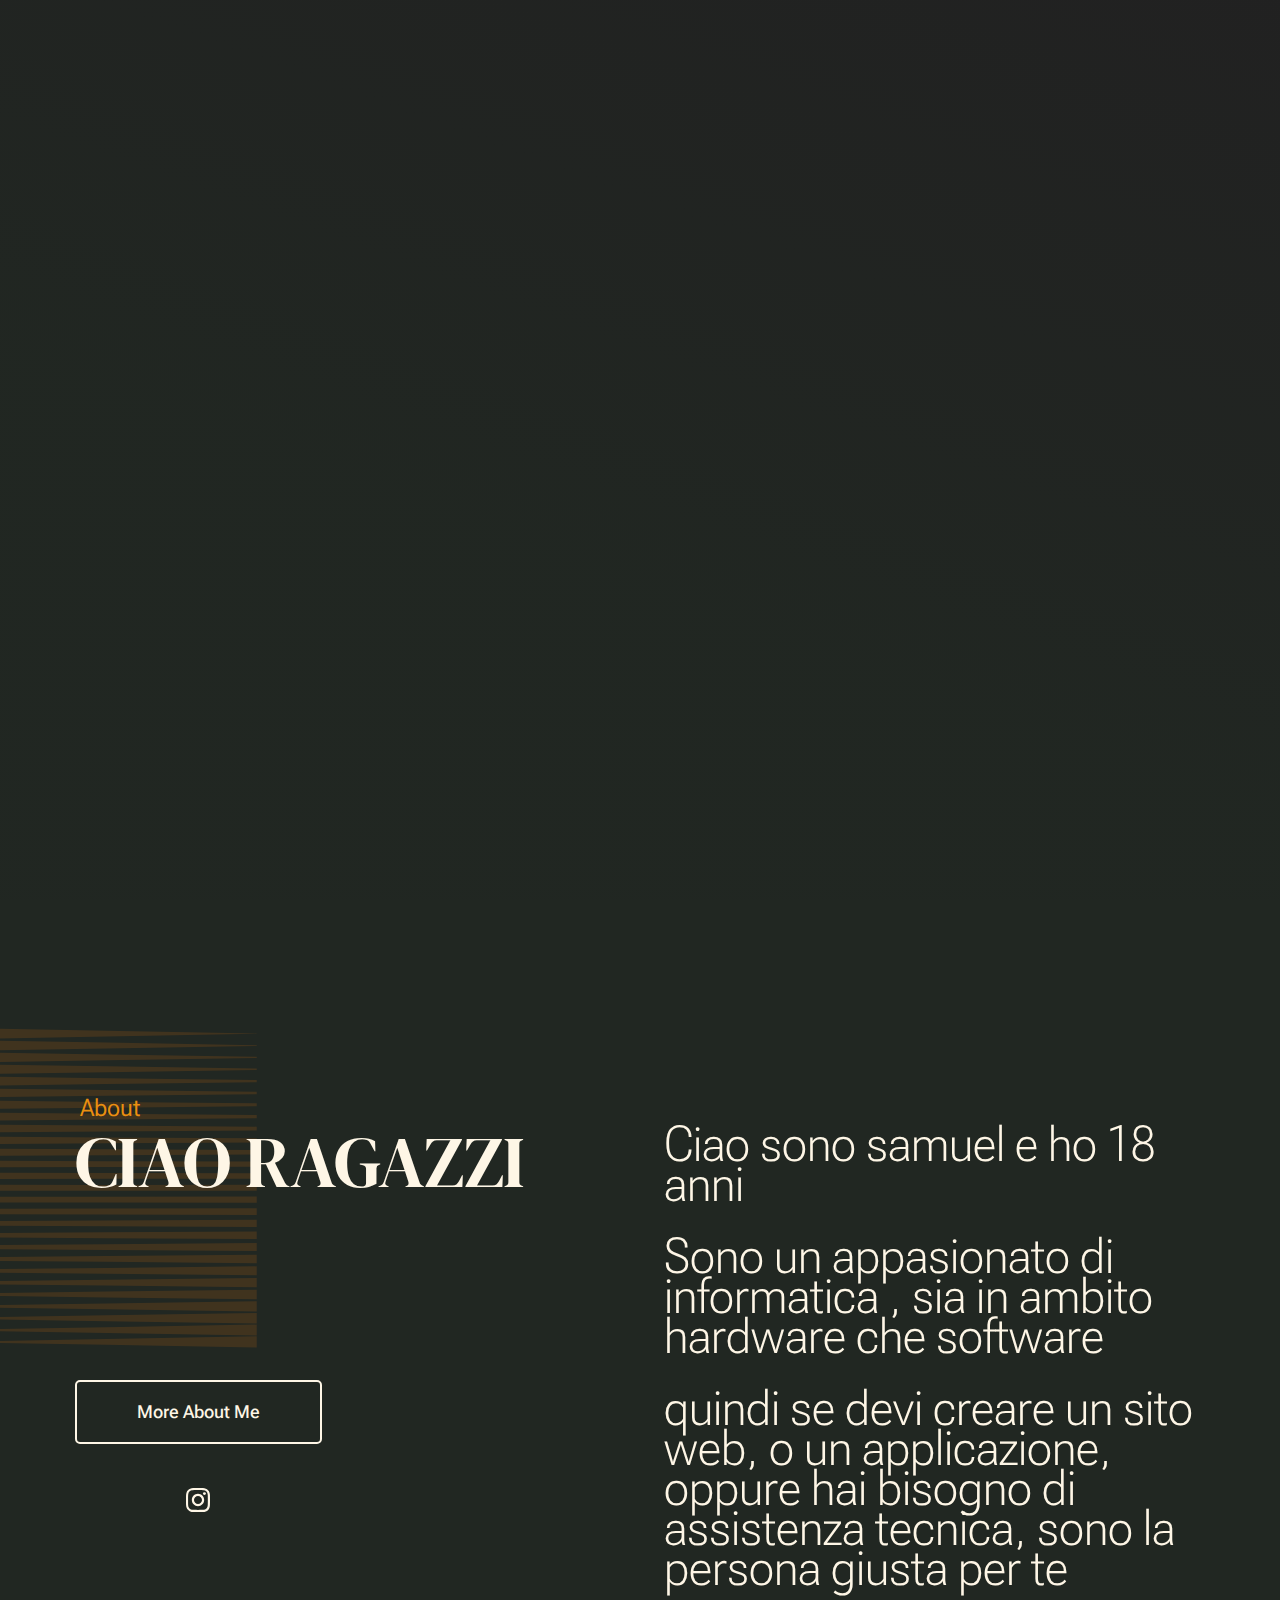
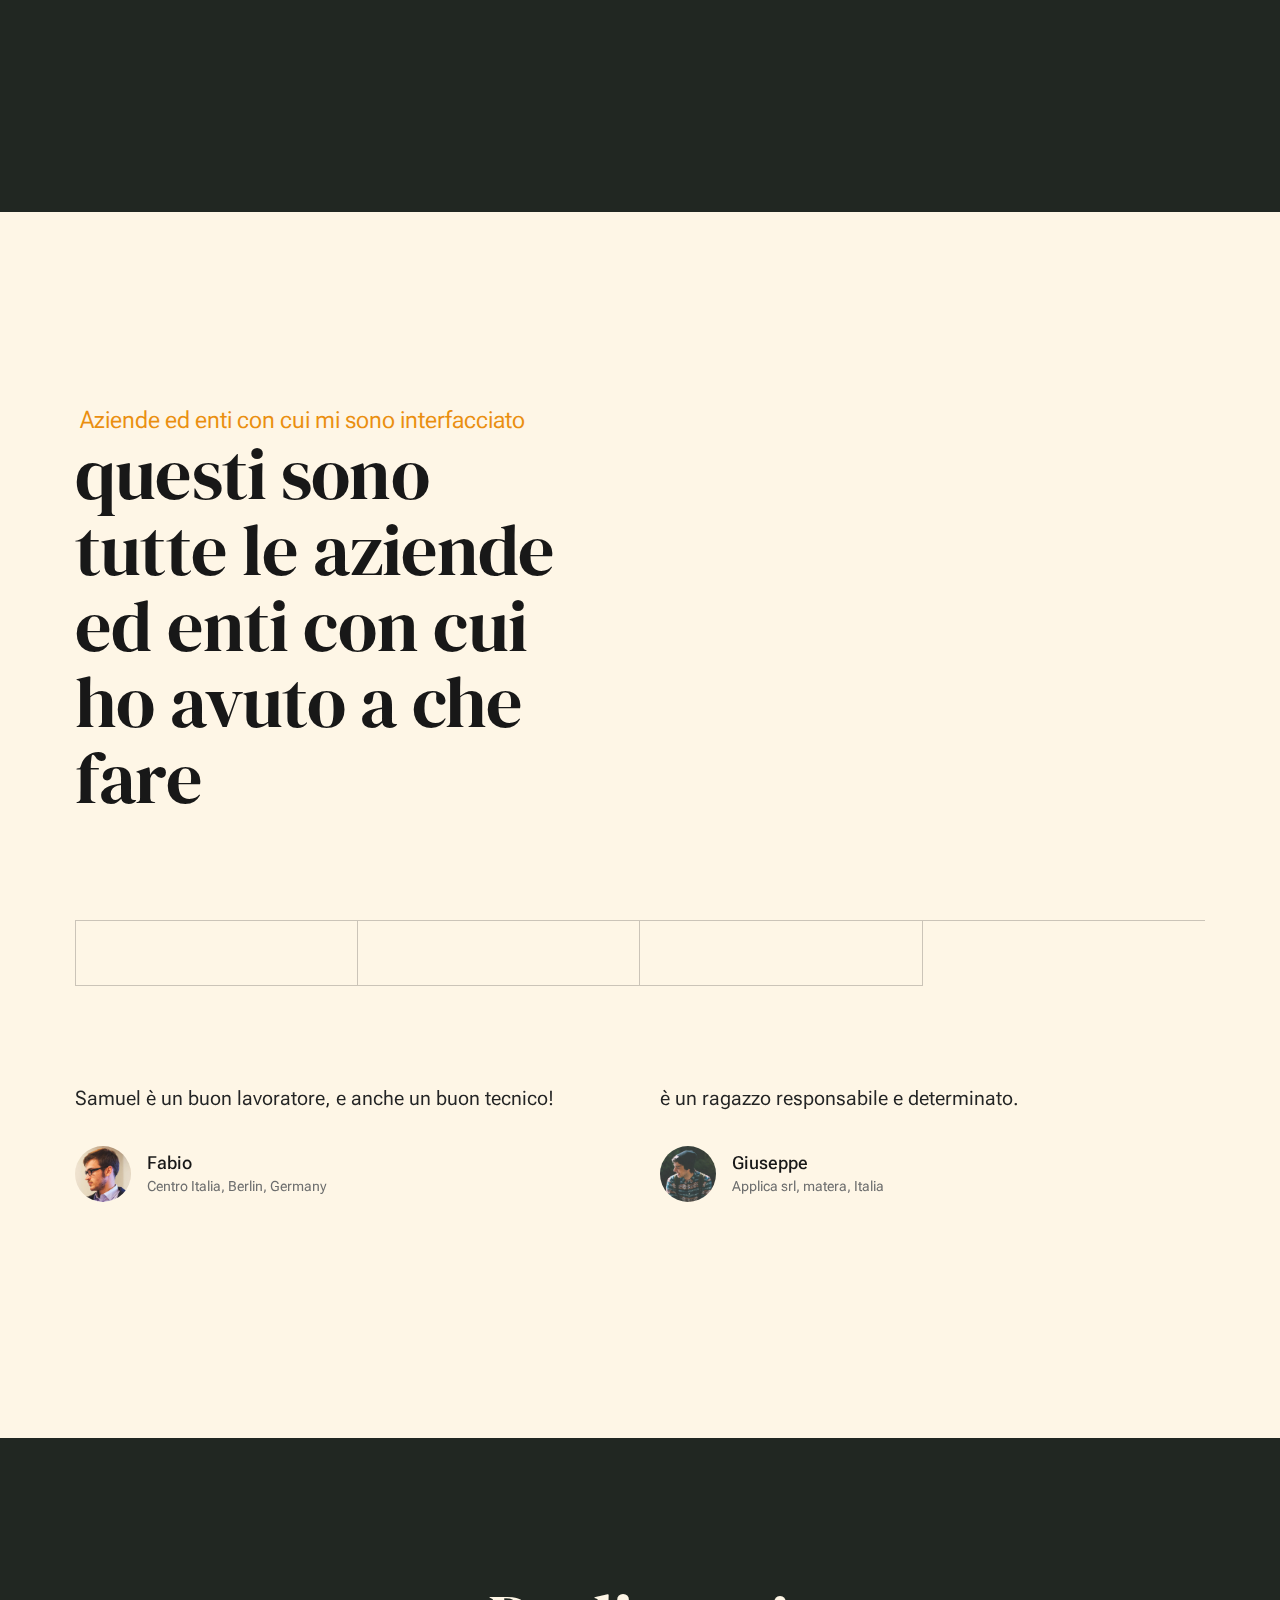
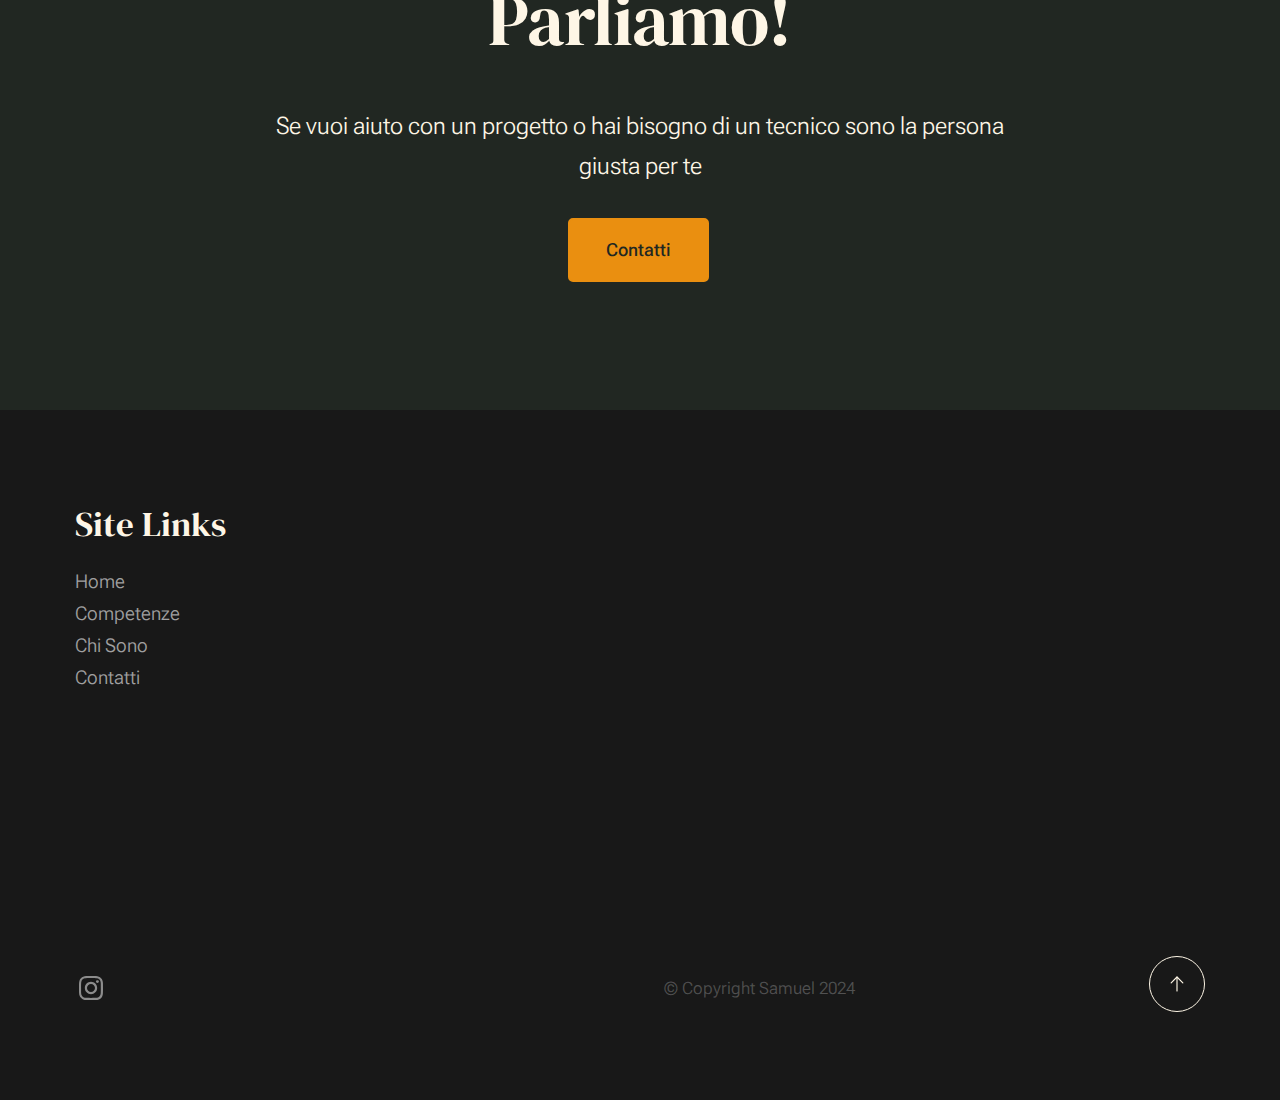
==== index.html @ 33d4eef0 "modifica grammatica" ====
<!DOCTYPE html>
<html lang="en" class="no-js" >
<head>

    <!--- basic page needs
    ================================================== -->
    <meta charset="utf-8">
    <meta name="viewport" content="width=device-width, initial-scale=1">
    <title>Digital World</title>

    <script>
        document.documentElement.classList.remove('no-js');
        document.documentElement.classList.add('js');
    </script>

    <!-- CSS
    ================================================== -->
    <link rel="stylesheet" href="css/vendor.css">
    <link rel="stylesheet" href="css/styles.css">
    <link rel="stylesheet" href="css/custom.css">

    <!-- favicons
    ================================================== -->
    <link rel="apple-touch-icon" sizes="180x180" href="https://cdn-icons-png.flaticon.com/512/3097/3097084.png">
    <link rel="icon" type="image/png" sizes="32x32" href="https://cdn-icons-png.flaticon.com/512/3097/3097084.png">
    <link rel="icon" type="image/png" sizes="16x16" href="https://cdn-icons-png.flaticon.com/512/3097/3097084.png">
    <link rel="manifest" href="site.webmanifest">

</head>


<body id="top">

    
    <!-- preloader
    ================================================== -->
    <div id="preloader">
        <div id="loader" class="dots-fade">
            <div></div>
            <div></div>
            <div></div>
        </div>
    </div>


    <!-- page wrap
    ================================================== -->
    <div id="page" class="s-pagewrap ss-home">


        <!-- # site header 
        ================================================== -->
        <header class="s-header">

            <div class="row s-header__inner width-sixteen-col">

                <div class="s-header__block">
                    <div class="s-header__logo">
                        <a class="logo" href="index.html">
                            <img src="Digital_World-removebg-preview.png" alt="Homepage" style="width: 150px;">
                        </a>
                    </div>

                    <a class="s-header__menu-toggle" href="#0"><span>Menu</span></a>
                </div> <!-- end s-header__block -->

                <nav class="s-header__nav">
    
                    <ul class="s-header__menu-links">
                        <li><a href="about.html">Chi Sono </a></li>
                        <li><a href="services.html">Competenze</a></li>
                        <li><a href="contact.html">Contatti</a></li>
                    </ul> <!-- s-header__menu-links -->

                    <div class="s-header__contact" >
                        <a  href="https://wa.me/393806874707" target="_blank" class=" s-header__contact-btn" style="padding: 0 !important "> <svg style="padding:6px !important; fill:green !important" xmlns="http://www.w3.org/2000/svg" height="60" width="45" viewBox="0 0 448 512"><!--!Font Awesome Free 6.5.1 by @fontawesome - https://fontawesome.com License - https://fontawesome.com/license/free Copyright 2024 Fonticons, Inc.--><path d="M380.9 97.1C339 55.1 283.2 32 223.9 32c-122.4 0-222 99.6-222 222 0 39.1 10.2 77.3 29.6 111L0 480l117.7-30.9c32.4 17.7 68.9 27 106.1 27h.1c122.3 0 224.1-99.6 224.1-222 0-59.3-25.2-115-67.1-157zm-157 341.6c-33.2 0-65.7-8.9-94-25.7l-6.7-4-69.8 18.3L72 359.2l-4.4-7c-18.5-29.4-28.2-63.3-28.2-98.2 0-101.7 82.8-184.5 184.6-184.5 49.3 0 95.6 19.2 130.4 54.1 34.8 34.9 56.2 81.2 56.1 130.5 0 101.8-84.9 184.6-186.6 184.6zm101.2-138.2c-5.5-2.8-32.8-16.2-37.9-18-5.1-1.9-8.8-2.8-12.5 2.8-3.7 5.6-14.3 18-17.6 21.8-3.2 3.7-6.5 4.2-12 1.4-32.6-16.3-54-29.1-75.5-66-5.7-9.8 5.7-9.1 16.3-30.3 1.8-3.7 .9-6.9-.5-9.7-1.4-2.8-12.5-30.1-17.1-41.2-4.5-10.8-9.1-9.3-12.5-9.5-3.2-.2-6.9-.2-10.6-.2-3.7 0-9.7 1.4-14.8 6.9-5.1 5.6-19.4 19-19.4 46.3 0 27.3 19.9 53.7 22.6 57.4 2.8 3.7 39.1 59.7 94.8 83.8 35.2 15.2 49 16.5 66.6 13.9 10.7-1.6 32.8-13.4 37.4-26.4 4.6-13 4.6-24.1 3.2-26.4-1.3-2.5-5-3.9-10.5-6.6z"/></svg></a>                        
                    </div> <!-- s-header__contact -->
    
                </nav> <!-- end s-header__nav -->

            </div> <!-- end s-header__inner -->

        </header> <!-- end s-header -->


        <!-- # site main content
        ================================================== -->
        <section id="content" class="s-content">

            <!-- intro
            ----------------------------------------------- -->
            <section id="intro" class="s-intro">

                <div class="row s-intro__content width-sixteen-col">

                    <div class="column lg-12 s-intro__content-inner grid-block">
                        
                        <div class="s-intro__content-text">
                            <div class="s-intro__content-pretitle text-pretitle">Hello, I'm Samuel</div>
                            <h1 class="s-intro__content-title">
                            sono il tuo perito informatico<br>
                            a portata di click<br>
                             <br>
                            </h1>
                        </div> <!-- s-intro__content-text -->

                        <div class="s-intro__content-media"> 
                            <div class="s-intro__content-media-inner">                               
                                <img src="images/Samueles adjusted.jpg"  alt="">
                                <div class="lines">                               
                                    <span></span>                                  
                                </div>
                            </div>
                        </div> <!-- s-intro__content-media -->                      

                        <div class="s-intro__scroll-down">
                            <a href="#about" class="smoothscroll">
                                <div class="scroll-icon">
                                    <svg xmlns="http://www.w3.org/2000/svg" viewBox="0 0 24 24" width="36" height="36" fill="none" stroke="#97b34a" stroke-width="1" stroke-linecap="round" stroke-linejoin="round">&lt;!--!  Atomicons Free 1.00 by @atisalab License - https://atomicons.com/license/ (Icons: CC BY 4.0) Copyright 2021 Atomicons --&gt;<polyline points="7 13 12 18 17 13"></polyline><line x1="12" y1="18" x2="12" y2="6"></line></svg>
                                </div>
                                <span>Scroll for more</span>
                            </a>
                        </div> <!-- s-intro__scroll-down -->
                        
                    </div> <!-- s-intro__content-inner -->

                </div> <!-- s-intro__content -->

            </section> <!-- end s-intro -->

            <!-- about
            ----------------------------------------------- -->
            <section id="about" class="s-about target-section">

                <div class="row s-about__content width-sixteen-col">
                    <div class="column grid-block grid-section-split">

                        <img src="images/geometric_shape.svg" alt="" class="s-about__content-imgbg">

                        <div class="section-header grid-section-split__header">
                            <div class="text-pretitle">About</div>                           
                            <h2 class="text-display-title">
                            CIAO RAGAZZI
                            </h2>                           
                        </div> <!-- end section-header -->

                        <div class="s-about__content-main grid-section-split__primary">
                            <p class="attention-getter"  style="font-size: 50px;">
                           Ciao sono samuel e ho 18 anni 
                            </p>

                            <p class="attention-getter" style="font-size: 50px;">
                           Sono un appasionato di informatica , sia in ambito hardware che software
                            </p>

                            <p class="attention-getter" style="font-size: 50px;">
                            quindi se devi creare un sito web, o un applicazione, oppure hai bisogno di assistenza tecnica, sono la persona giusta per te
                            </p>
                        </div> <!-- end s-about__content-main -->

                        <div class="s-about__content-btn grid-section-split__bottom">
                            <a href="about.html" class="btn btn--stroke u-fullwidth">More About Me</a>

                            <ul class="s-about__social social-list">
                               
                                <li>
                                    <a href="https://www.instagram.com/rizzi._samuel?igsh=MW8zbnlob2Z2MnBmcg==">
                                        <svg xmlns="http://www.w3.org/2000/svg" width="24" height="24" viewBox="0 0 24 24" style="fill:rgba(0, 0, 0, 1);transform:;-ms-filter:"><path d="M11.999,7.377c-2.554,0-4.623,2.07-4.623,4.623c0,2.554,2.069,4.624,4.623,4.624c2.552,0,4.623-2.07,4.623-4.624 C16.622,9.447,14.551,7.377,11.999,7.377L11.999,7.377z M11.999,15.004c-1.659,0-3.004-1.345-3.004-3.003 c0-1.659,1.345-3.003,3.004-3.003s3.002,1.344,3.002,3.003C15.001,13.659,13.658,15.004,11.999,15.004L11.999,15.004z"></path><circle cx="16.806" cy="7.207" r="1.078"></circle><path d="M20.533,6.111c-0.469-1.209-1.424-2.165-2.633-2.632c-0.699-0.263-1.438-0.404-2.186-0.42 c-0.963-0.042-1.268-0.054-3.71-0.054s-2.755,0-3.71,0.054C7.548,3.074,6.809,3.215,6.11,3.479C4.9,3.946,3.945,4.902,3.477,6.111 c-0.263,0.7-0.404,1.438-0.419,2.186c-0.043,0.962-0.056,1.267-0.056,3.71c0,2.442,0,2.753,0.056,3.71 c0.015,0.748,0.156,1.486,0.419,2.187c0.469,1.208,1.424,2.164,2.634,2.632c0.696,0.272,1.435,0.426,2.185,0.45 c0.963,0.042,1.268,0.055,3.71,0.055s2.755,0,3.71-0.055c0.747-0.015,1.486-0.157,2.186-0.419c1.209-0.469,2.164-1.424,2.633-2.633 c0.263-0.7,0.404-1.438,0.419-2.186c0.043-0.962,0.056-1.267,0.056-3.71s0-2.753-0.056-3.71C20.941,7.57,20.801,6.819,20.533,6.111z M19.315,15.643c-0.007,0.576-0.111,1.147-0.311,1.688c-0.305,0.787-0.926,1.409-1.712,1.711c-0.535,0.199-1.099,0.303-1.67,0.311 c-0.95,0.044-1.218,0.055-3.654,0.055c-2.438,0-2.687,0-3.655-0.055c-0.569-0.007-1.135-0.112-1.669-0.311 c-0.789-0.301-1.414-0.923-1.719-1.711c-0.196-0.534-0.302-1.099-0.311-1.669c-0.043-0.95-0.053-1.218-0.053-3.654 c0-2.437,0-2.686,0.053-3.655c0.007-0.576,0.111-1.146,0.311-1.687c0.305-0.789,0.93-1.41,1.719-1.712 c0.534-0.198,1.1-0.303,1.669-0.311c0.951-0.043,1.218-0.055,3.655-0.055c2.437,0,2.687,0,3.654,0.055 c0.571,0.007,1.135,0.112,1.67,0.311c0.786,0.303,1.407,0.925,1.712,1.712c0.196,0.534,0.302,1.099,0.311,1.669 c0.043,0.951,0.054,1.218,0.054,3.655c0,2.436,0,2.698-0.043,3.654H19.315z"></path></svg>
                                        <span class="u-screen-reader-text">Instagram</span>
                                    </a>
                                </li>
                                
                            </ul> <!-- end s-footer__social -->
                        </div> <!-- end s-about__content-btn -->
                    
                    </div> <!-- content-inner -->
                </div>
                
            </section> <!-- end s-about -->

           

            <!-- clients
            ----------------------------------------------- -->
            <section id="clients" class="s-clients">          

                <div class="row s-clients__content-block width-sixteen-col">
                    <div class="column xl-12 grid-block grid-section-split">
                    
                        <div class="section-header grid-section-split__header">
                            <div class="text-pretitle">Aziende ed enti con cui mi sono interfacciato</div>                           
                            <h2 class="text-display-title">
                            questi sono tutte le aziende ed enti con cui ho avuto a che fare
                            </h2>       
                        </div> <!-- end section-header -->
                    
                         
                    
                    </div> <!-- end column -->
                </div> <!-- end row -->

                <div class="row s-clients__content-block width-sixteen-col">
                    <div class="column xl-12">
                    
                        <div class="clients-list">                            
                            <div class="clients-list__item"  >
                                <a href="https://centro-italia.de/" class="custom_icon" target="_blank">
                                    <img src="https://centro-italia.de/wp-content/uploads/2023/09/Centro-Italia-Logo-sm-header.png" alt="">
                                </a>
                            </div>
                            <div class="clients-list__item" >
                                <a href="https://www.cambridgeenglish.org/it/" class="custom_icon" target="_blank">
                                    <img src="https://download.logo.wine/logo/University_of_Cambridge/University_of_Cambridge-Logo.wine.png" alt="">
                                </a>
                            </div>
                            <div class="clients-list__item" >
                                <a href="https://www.cisco.com/c/it_it/index.html" class="custom_icon" target="_blank">
                                    <img src="https://www.svgrepo.com/show/331335/cisco.svg" alt="">
                                </a>
                            </div>
                            
                        </div> <!-- end clients-list -->

                    </div> <!-- end column -->
                </div> <!-- end row -->
                                
                <div class="row s-clients__content-block width-sixteen-col">
                    <div class="column xl-12 testimonials">
                    
                        <div class="swiper-container testimonials__slider home-slider">

                            <div class="swiper-wrapper">
                                <div class="testimonials__slide swiper-slide">
                                    <p>
                                        Samuel è un buon lavoratore, e anche un buon tecnico!


                                    </p>
                                    <div class="testimonials__author">
                                        <img src="images/avatars/user-01.jpg" alt="Author image" class="testimonials__avatar">
                                        <cite class="testimonials__cite">
                                            <strong>Fabio</strong>
                                            <span>Centro Italia, Berlin, Germany</span>
                                        </cite>
                                    </div>
                                </div>
                                <div class="testimonials__slide swiper-slide">
                                    <p>
                                    è un ragazzo responsabile e determinato.
                                    </p>
                                    <div class="testimonials__author">
                                        <img src="images/avatars/user-04.jpg" alt="Author image" class="testimonials__avatar">
                                        <cite class="testimonials__cite">
                                            <strong>Giuseppe </strong>
                                                <span>Applica srl, matera, Italia</span>
                                        </cite>
                                    </div>
                                </div> 
                                
                            </div> <!-- end swiper-wrapper --> 

                            <div class="swiper-pagination"></div>

                        </div> <!--end testimonials__slider -->                    
                    
                    </div> <!-- end column -->
                </div> <!-- end row -->


            </section> <!-- end s-clients -->            

        </section> <!-- s-content-->

        <!-- # cta
        ================================================== -->
       

        
        <section id="cta" class="s-cta">

            <div class="row row-x-center text-center">
                <div class="column xl-8 lg-12">
    
                    <div class="s-cta__content">
                        <h2 class="text-display-title">
                       Parliamo!
                        </h2>
                        <p class="lead">
                       Se vuoi aiuto con un progetto o hai bisogno di un tecnico sono la persona giusta per te
                        </p>
                        <a href="contact.html" class="btn btn--primary">Contatti</a>
                    </div>
    
                </div>
            </div>
    
        </section> <!-- end s-cta -->
    

        <!-- # footer 
        ================================================== -->
        <footer class="s-footer">
            <div class="row s-footer__content">
                               
                <div class="column xl-3 lg-6 md-12 s-footer__block s-footer__site-links">
                    <h3>Site Links</h3>
                    <ul class="link-list">
                        <li><a href="index.html">Home</a></li>
                        <li><a href="services.html">Competenze</a></li>
                        <li><a href="about.html"></a>Chi Sono</li>
                        <li><a href="contact.html">Contatti</a></li>
                       
                    </ul>
                </div>
                
                    <iframe class="column xl-8 lg-10 " style="position: relative; left: 4%;" src="https://www.google.com/maps/embed?pb=!1m18!1m12!1m3!1d24211.38785765818!2d16.579529399074026!3d40.66463722270797!2m3!1f0!2f0!3f0!3m2!1i1024!2i768!4f13.1!3m3!1m2!1s0x13477ee2482b152b%3A0x8f6a4ae10da9360!2s75100%20Matera%20MT!5e0!3m2!1sit!2sit!4v1707227931455!5m2!1sit!2sit" width="600" height="450" style="border:0; " allowfullscreen="" loading="lazy" referrerpolicy="no-referrer-when-downgrade"></iframe>
                
            </div>    
            
            <div class="row s-footer__bottom">
                <div class="column xl-6 lg-12">
                    <ul class="s-footer__social social-list">
                        
                       
                        <li>
                            <a href="https://www.instagram.com/rizzi._samuel?igsh=MW8zbnlob2Z2MnBmcg==">
                                <svg xmlns="http://www.w3.org/2000/svg" width="24" height="24" viewBox="0 0 24 24" style="fill:rgba(0, 0, 0, 1);transform:;-ms-filter:"><path d="M11.999,7.377c-2.554,0-4.623,2.07-4.623,4.623c0,2.554,2.069,4.624,4.623,4.624c2.552,0,4.623-2.07,4.623-4.624 C16.622,9.447,14.551,7.377,11.999,7.377L11.999,7.377z M11.999,15.004c-1.659,0-3.004-1.345-3.004-3.003 c0-1.659,1.345-3.003,3.004-3.003s3.002,1.344,3.002,3.003C15.001,13.659,13.658,15.004,11.999,15.004L11.999,15.004z"></path><circle cx="16.806" cy="7.207" r="1.078"></circle><path d="M20.533,6.111c-0.469-1.209-1.424-2.165-2.633-2.632c-0.699-0.263-1.438-0.404-2.186-0.42 c-0.963-0.042-1.268-0.054-3.71-0.054s-2.755,0-3.71,0.054C7.548,3.074,6.809,3.215,6.11,3.479C4.9,3.946,3.945,4.902,3.477,6.111 c-0.263,0.7-0.404,1.438-0.419,2.186c-0.043,0.962-0.056,1.267-0.056,3.71c0,2.442,0,2.753,0.056,3.71 c0.015,0.748,0.156,1.486,0.419,2.187c0.469,1.208,1.424,2.164,2.634,2.632c0.696,0.272,1.435,0.426,2.185,0.45 c0.963,0.042,1.268,0.055,3.71,0.055s2.755,0,3.71-0.055c0.747-0.015,1.486-0.157,2.186-0.419c1.209-0.469,2.164-1.424,2.633-2.633 c0.263-0.7,0.404-1.438,0.419-2.186c0.043-0.962,0.056-1.267,0.056-3.71s0-2.753-0.056-3.71C20.941,7.57,20.801,6.819,20.533,6.111z M19.315,15.643c-0.007,0.576-0.111,1.147-0.311,1.688c-0.305,0.787-0.926,1.409-1.712,1.711c-0.535,0.199-1.099,0.303-1.67,0.311 c-0.95,0.044-1.218,0.055-3.654,0.055c-2.438,0-2.687,0-3.655-0.055c-0.569-0.007-1.135-0.112-1.669-0.311 c-0.789-0.301-1.414-0.923-1.719-1.711c-0.196-0.534-0.302-1.099-0.311-1.669c-0.043-0.95-0.053-1.218-0.053-3.654 c0-2.437,0-2.686,0.053-3.655c0.007-0.576,0.111-1.146,0.311-1.687c0.305-0.789,0.93-1.41,1.719-1.712 c0.534-0.198,1.1-0.303,1.669-0.311c0.951-0.043,1.218-0.055,3.655-0.055c2.437,0,2.687,0,3.654,0.055 c0.571,0.007,1.135,0.112,1.67,0.311c0.786,0.303,1.407,0.925,1.712,1.712c0.196,0.534,0.302,1.099,0.311,1.669 c0.043,0.951,0.054,1.218,0.054,3.655c0,2.436,0,2.698-0.043,3.654H19.315z"></path></svg>
                                <span class="u-screen-reader-text">Instagram</span>
                            </a>
                        </li>
                        
                    </ul> <!-- end s-footer__social -->
                </div>
                <div class="column xl-6 lg-12">
                    <p class="ss-copyright">
                        <span>© Copyright Samuel 2024</span> 
                        
                    </p>
                </div>

                <div class="ss-go-top">
                    <a class="smoothscroll" title="Back to Top" href="#top">
                        <svg xmlns="http://www.w3.org/2000/svg" viewBox="0 0 24 24" width="36" height="36" fill="none" stroke="#ffffff" stroke-width="1" stroke-linecap="round" stroke-linejoin="round">&lt;!--!  Atomicons Free 1.00 by @atisalab License - https://atomicons.com/license/ (Icons: CC BY 4.0) Copyright 2021 Atomicons --&gt;<polyline points="17 11 12 6 7 11"></polyline><line x1="12" y1="18" x2="12" y2="6"></line></svg>
                    </a>
                </div> <!-- end ss-go-top -->
            </div>
            
        </footer> <!-- end s-footer -->

    </div> <!-- end page-wrap -->
    <!-- Java Script
    ================================================== -->
    <script src="js/plugins.js"></script>
    <script src="js/main.js"></script>

</body>
</html>
---- css/vendor.css ----
/* ===================================================================
 * Monica Third-party Stylesheets
 * Template Ver. 1.0.0
 * 12-13-2022
 * -------------------------------------------------------------------
 *
 * TOC:
 * # PrismJS
 * # Swiper
 *
 * ------------------------------------------------------------------- */


/* ===================================================================
 * # PrismJS 1.20.0
 *   https://prismjs.com/download.html#themes=prism-okaidia&languages=markup+css+clike+javascript+markup-templating+php 
 *   
 *   okaidia theme for JavaScript, CSS and HTML
 *   Loosely based on Monokai textmate theme by http://www.monokai.nl/
 *   @author ocodia
 * ------------------------------------------------------------------- */
code[class*=language-],
pre[class*=language-] {
  color          : #f8f8f2;
  background     : none;
  text-shadow    : 0 1px rgba(0, 0, 0, 0.3);
  font-family    : var(--font-mono);
  font-size      : calc(var(--text-size) * 0.9444);
  text-align     : left;
  white-space    : pre;
  word-spacing   : normal;
  word-break     : normal;
  word-wrap      : normal;
  line-height    : var(--vspace-1);
  -moz-tab-size  : 4;
  -o-tab-size    : 4;
  tab-size       : 4;
  -webkit-hyphens: none;
  -ms-hyphens    : none;
  hyphens        : none;
}

/* Code blocks */
pre[class*=language-] {
  padding : var(--vspace-0_5) 0 var(--vspace-1);
  margin  : var(--vspace-1) 0;
  overflow: auto;
}

:not(pre)>code[class*=language-],
pre[class*=language-] {
  background: #272822;
}

/* Inline code */
:not(pre)>code[class*=language-] {
  padding    : 0.1em;
  white-space: normal;
}

.token.comment,
.token.prolog,
.token.doctype,
.token.cdata {
  color: slategray;
}

.token.punctuation {
  color: #f8f8f2;
}

.token.namespace {
  opacity: 0.7;
}

.token.property,
.token.tag,
.token.constant,
.token.symbol,
.token.deleted {
  color: #f92672;
}

.token.boolean,
.token.number {
  color: #ae81ff;
}

.token.selector,
.token.attr-name,
.token.string,
.token.char,
.token.builtin,
.token.inserted {
  color: #a6e22e;
}

.token.operator,
.token.entity,
.token.url,
.language-css .token.string,
.style .token.string,
.token.variable {
  color: #f8f8f2;
}

.token.atrule,
.token.attr-value,
.token.function,
.token.class-name {
  color: #e6db74;
}

.token.keyword {
  color: #66d9ef;
}

.token.regex,
.token.important {
  color: #fd971f;
}

.token.important,
.token.bold {
  font-weight: bold;
}

.token.italic {
  font-style: italic;
}

.token.entity {
  cursor: help;
}



/* ===================================================================
 * # Swiper 6.4.5
 *   Most modern mobile touch slider and framework with hardware accelerated transitions
 *   https://swiperjs.com
 *
 *   Copyright 2014-2020 Vladimir Kharlampidi
 *
 *   Released under the MIT License
 *
 *   Released on: December 18, 2020
 * ------------------------------------------------------------------- */
@font-face {
  font-family: "swiper-icons";
  src        : url("data:application/font-woff;charset=utf-8;base64, [base64]//wADZ2x5ZgAAAywAAADMAAAD2MHtryVoZWFkAAABbAAAADAAAAA2E2+eoWhoZWEAAAGcAAAAHwAAACQC9gDzaG10eAAAAigAAAAZAAAArgJkABFsb2NhAAAC0AAAAFoAAABaFQAUGG1heHAAAAG8AAAAHwAAACAAcABAbmFtZQAAA/gAAAE5AAACXvFdBwlwb3N0AAAFNAAAAGIAAACE5s74hXjaY2BkYGAAYpf5Hu/j+W2+MnAzMYDAzaX6QjD6/4//Bxj5GA8AuRwMYGkAPywL13jaY2BkYGA88P8Agx4j+/8fQDYfA1AEBWgDAIB2BOoAeNpjYGRgYNBh4GdgYgABEMnIABJzYNADCQAACWgAsQB42mNgYfzCOIGBlYGB0YcxjYGBwR1Kf2WQZGhhYGBiYGVmgAFGBiQQkOaawtDAoMBQxXjg/wEGPcYDDA4wNUA2CCgwsAAAO4EL6gAAeNpj2M0gyAACqxgGNWBkZ2D4/wMA+xkDdgAAAHjaY2BgYGaAYBkGRgYQiAHyGMF8FgYHIM3DwMHABGQrMOgyWDLEM1T9/w8UBfEMgLzE////P/5//f/V/xv+r4eaAAeMbAxwIUYmIMHEgKYAYjUcsDAwsLKxc3BycfPw8jEQA/[base64]/uznmfPFBNODM2K7MTQ45YEAZqGP81AmGGcF3iPqOop0r1SPTaTbVkfUe4HXj97wYE+yNwWYxwWu4v1ugWHgo3S1XdZEVqWM7ET0cfnLGxWfkgR42o2PvWrDMBSFj/IHLaF0zKjRgdiVMwScNRAoWUoH78Y2icB/yIY09An6AH2Bdu/UB+yxopYshQiEvnvu0dURgDt8QeC8PDw7Fpji3fEA4z/PEJ6YOB5hKh4dj3EvXhxPqH/SKUY3rJ7srZ4FZnh1PMAtPhwP6fl2PMJMPDgeQ4rY8YT6Gzao0eAEA409DuggmTnFnOcSCiEiLMgxCiTI6Cq5DZUd3Qmp10vO0LaLTd2cjN4fOumlc7lUYbSQcZFkutRG7g6JKZKy0RmdLY680CDnEJ+UMkpFFe1RN7nxdVpXrC4aTtnaurOnYercZg2YVmLN/d/gczfEimrE/fs/bOuq29Zmn8tloORaXgZgGa78yO9/cnXm2BpaGvq25Dv9S4E9+5SIc9PqupJKhYFSSl47+Qcr1mYNAAAAeNptw0cKwkAAAMDZJA8Q7OUJvkLsPfZ6zFVERPy8qHh2YER+3i/BP83vIBLLySsoKimrqKqpa2hp6+jq6RsYGhmbmJqZSy0sraxtbO3sHRydnEMU4uR6yx7JJXveP7WrDycAAAAAAAH//wACeNpjYGRgYOABYhkgZgJCZgZNBkYGLQZtIJsFLMYAAAw3ALgAeNolizEKgDAQBCchRbC2sFER0YD6qVQiBCv/H9ezGI6Z5XBAw8CBK/m5iQQVauVbXLnOrMZv2oLdKFa8Pjuru2hJzGabmOSLzNMzvutpB3N42mNgZGBg4GKQYzBhYMxJLMlj4GBgAYow/P/PAJJhLM6sSoWKfWCAAwDAjgbRAAB42mNgYGBkAIIbCZo5IPrmUn0hGA0AO8EFTQAA") format("woff");
  font-weight: 400;
  font-style : normal;
}

:root {
  --swiper-theme-color: #007aff;
}

.swiper-container {
  margin-left : auto;
  margin-right: auto;
  position    : relative;
  overflow    : hidden;
  list-style  : none;
  padding     : 0;
  /* Fix of Webkit flickering */
  z-index     : 1;
}

.swiper-container-vertical>.swiper-wrapper {
  flex-direction: column;
}

.swiper-wrapper {
  position           : relative;
  width              : 100%;
  height             : 100%;
  z-index            : 1;
  display            : flex;
  transition-property: transform;
  box-sizing         : content-box;
}

.swiper-container-android .swiper-slide,
.swiper-wrapper {
  transform: translate3d(0px, 0, 0);
}

.swiper-container-multirow>.swiper-wrapper {
  flex-wrap: wrap;
}

.swiper-container-multirow-column>.swiper-wrapper {
  flex-wrap     : wrap;
  flex-direction: column;
}

.swiper-container-free-mode>.swiper-wrapper {
  transition-timing-function: ease-out;
  margin                    : 0 auto;
}

.swiper-slide {
  flex-shrink        : 0;
  width              : 100%;
  height             : 100%;
  position           : relative;
  transition-property: transform;
}

.swiper-slide-invisible-blank {
  visibility: hidden;
}

/* Auto Height */
.swiper-container-autoheight,
.swiper-container-autoheight .swiper-slide {
  height: auto;
}

.swiper-container-autoheight .swiper-wrapper {
  align-items        : flex-start;
  transition-property: transform, height;
}

/* 3D Effects */
.swiper-container-3d {
  perspective: 1200px;
}

.swiper-container-3d .swiper-wrapper,
.swiper-container-3d .swiper-slide,
.swiper-container-3d .swiper-slide-shadow-left,
.swiper-container-3d .swiper-slide-shadow-right,
.swiper-container-3d .swiper-slide-shadow-top,
.swiper-container-3d .swiper-slide-shadow-bottom,
.swiper-container-3d .swiper-cube-shadow {
  transform-style: preserve-3d;
}

.swiper-container-3d .swiper-slide-shadow-left,
.swiper-container-3d .swiper-slide-shadow-right,
.swiper-container-3d .swiper-slide-shadow-top,
.swiper-container-3d .swiper-slide-shadow-bottom {
  position      : absolute;
  left          : 0;
  top           : 0;
  width         : 100%;
  height        : 100%;
  pointer-events: none;
  z-index       : 10;
}

.swiper-container-3d .swiper-slide-shadow-left {
  background-image: linear-gradient(to left, rgba(0, 0, 0, 0.5), rgba(0, 0, 0, 0));
}

.swiper-container-3d .swiper-slide-shadow-right {
  background-image: linear-gradient(to right, rgba(0, 0, 0, 0.5), rgba(0, 0, 0, 0));
}

.swiper-container-3d .swiper-slide-shadow-top {
  background-image: linear-gradient(to top, rgba(0, 0, 0, 0.5), rgba(0, 0, 0, 0));
}

.swiper-container-3d .swiper-slide-shadow-bottom {
  background-image: linear-gradient(to bottom, rgba(0, 0, 0, 0.5), rgba(0, 0, 0, 0));
}

/* CSS Mode */
.swiper-container-css-mode>.swiper-wrapper {
  overflow          : auto;
  scrollbar-width   : none;
  /* For Firefox */
  -ms-overflow-style: none;
  /* For Internet Explorer and Edge */
}

.swiper-container-css-mode>.swiper-wrapper::-webkit-scrollbar {
  display: none;
}

.swiper-container-css-mode>.swiper-wrapper>.swiper-slide {
  scroll-snap-align: start start;
}

.swiper-container-horizontal.swiper-container-css-mode>.swiper-wrapper {
  -ms-scroll-snap-type: x mandatory;
  scroll-snap-type    : x mandatory;
}

.swiper-container-vertical.swiper-container-css-mode>.swiper-wrapper {
  -ms-scroll-snap-type: y mandatory;
  scroll-snap-type    : y mandatory;
}

:root {
  --swiper-navigation-size   : 44px;
  /*
    --swiper-navigation-color: var(--swiper-theme-color);
    */
}

.swiper-button-prev,
.swiper-button-next {
  position       : absolute;
  top            : 50%;
  width          : calc(var(--swiper-navigation-size) / 44 * 27);
  height         : var(--swiper-navigation-size);
  margin-top     : calc(-1 * var(--swiper-navigation-size) / 2);
  z-index        : 10;
  cursor         : pointer;
  display        : flex;
  align-items    : center;
  justify-content: center;
  color          : var(--swiper-navigation-color, var(--swiper-theme-color));
}

.swiper-button-prev.swiper-button-disabled,
.swiper-button-next.swiper-button-disabled {
  opacity       : 0.35;
  cursor        : auto;
  pointer-events: none;
}

.swiper-button-prev:after,
.swiper-button-next:after {
  font-family   : swiper-icons;
  font-size     : var(--swiper-navigation-size);
  text-transform: none !important;
  letter-spacing: 0;
  text-transform: none;
  font-variant  : initial;
  line-height   : 1;
}

.swiper-button-prev,
.swiper-container-rtl .swiper-button-next {
  left : 10px;
  right: auto;
}

.swiper-button-prev:after,
.swiper-container-rtl .swiper-button-next:after {
  content: "prev";
}

.swiper-button-next,
.swiper-container-rtl .swiper-button-prev {
  right: 10px;
  left : auto;
}

.swiper-button-next:after,
.swiper-container-rtl .swiper-button-prev:after {
  content: "next";
}

.swiper-button-prev.swiper-button-white,
.swiper-button-next.swiper-button-white {
  --swiper-navigation-color: #ffffff;
}

.swiper-button-prev.swiper-button-black,
.swiper-button-next.swiper-button-black {
  --swiper-navigation-color: #000000;
}

.swiper-button-lock {
  display: none;
}

:root {
  /*
    --swiper-pagination-color: var(--swiper-theme-color);
    */
}

.swiper-pagination {
  position  : absolute;
  text-align: center;
  transition: 300ms opacity;
  transform : translate3d(0, 0, 0);
  z-index   : 10;
}

.swiper-pagination.swiper-pagination-hidden {
  opacity: 0;
}

/* Common Styles */
.swiper-pagination-fraction,
.swiper-pagination-custom,
.swiper-container-horizontal>.swiper-pagination-bullets {
  bottom: 10px;
  left  : 0;
  width : 100%;
}

/* Bullets */
.swiper-pagination-bullets-dynamic {
  overflow : hidden;
  font-size: 0;
}

.swiper-pagination-bullets-dynamic .swiper-pagination-bullet {
  transform: scale(0.33);
  position : relative;
}

.swiper-pagination-bullets-dynamic .swiper-pagination-bullet-active {
  transform: scale(1);
}

.swiper-pagination-bullets-dynamic .swiper-pagination-bullet-active-main {
  transform: scale(1);
}

.swiper-pagination-bullets-dynamic .swiper-pagination-bullet-active-prev {
  transform: scale(0.66);
}

.swiper-pagination-bullets-dynamic .swiper-pagination-bullet-active-prev-prev {
  transform: scale(0.33);
}

.swiper-pagination-bullets-dynamic .swiper-pagination-bullet-active-next {
  transform: scale(0.66);
}

.swiper-pagination-bullets-dynamic .swiper-pagination-bullet-active-next-next {
  transform: scale(0.33);
}

.swiper-pagination-bullet {
  width        : 8px;
  height       : 8px;
  display      : inline-block;
  border-radius: 100%;
  background   : #000;
  opacity      : 0.2;
}

button.swiper-pagination-bullet {
  border            : none;
  margin            : 0;
  padding           : 0;
  box-shadow        : none;
  -webkit-appearance: none;
  -moz-appearance   : none;
  appearance        : none;
}

.swiper-pagination-clickable .swiper-pagination-bullet {
  cursor: pointer;
}

.swiper-pagination-bullet-active {
  opacity   : 1;
  background: var(--swiper-pagination-color, var(--swiper-theme-color));
}

.swiper-container-vertical>.swiper-pagination-bullets {
  right    : 10px;
  top      : 50%;
  transform: translate3d(0px, -50%, 0);
}

.swiper-container-vertical>.swiper-pagination-bullets .swiper-pagination-bullet {
  margin : 6px 0;
  display: block;
}

.swiper-container-vertical>.swiper-pagination-bullets.swiper-pagination-bullets-dynamic {
  top      : 50%;
  transform: translateY(-50%);
  width    : 8px;
}

.swiper-container-vertical>.swiper-pagination-bullets.swiper-pagination-bullets-dynamic .swiper-pagination-bullet {
  display   : inline-block;
  transition: 200ms transform, 200ms top;
}

.swiper-container-horizontal>.swiper-pagination-bullets .swiper-pagination-bullet {
  margin: 0 4px;
}

.swiper-container-horizontal>.swiper-pagination-bullets.swiper-pagination-bullets-dynamic {
  left       : 50%;
  transform  : translateX(-50%);
  white-space: nowrap;
}

.swiper-container-horizontal>.swiper-pagination-bullets.swiper-pagination-bullets-dynamic .swiper-pagination-bullet {
  transition: 200ms transform, 200ms left;
}

.swiper-container-horizontal.swiper-container-rtl>.swiper-pagination-bullets-dynamic .swiper-pagination-bullet {
  transition: 200ms transform, 200ms right;
}

/* Progress */
.swiper-pagination-progressbar {
  background: rgba(0, 0, 0, 0.25);
  position  : absolute;
}

.swiper-pagination-progressbar .swiper-pagination-progressbar-fill {
  background      : var(--swiper-pagination-color, var(--swiper-theme-color));
  position        : absolute;
  left            : 0;
  top             : 0;
  width           : 100%;
  height          : 100%;
  transform       : scale(0);
  transform-origin: left top;
}

.swiper-container-rtl .swiper-pagination-progressbar .swiper-pagination-progressbar-fill {
  transform-origin: right top;
}

.swiper-container-horizontal>.swiper-pagination-progressbar,
.swiper-container-vertical>.swiper-pagination-progressbar.swiper-pagination-progressbar-opposite {
  width : 100%;
  height: 4px;
  left  : 0;
  top   : 0;
}

.swiper-container-vertical>.swiper-pagination-progressbar,
.swiper-container-horizontal>.swiper-pagination-progressbar.swiper-pagination-progressbar-opposite {
  width : 4px;
  height: 100%;
  left  : 0;
  top   : 0;
}

.swiper-pagination-white {
  --swiper-pagination-color: #ffffff;
}

.swiper-pagination-black {
  --swiper-pagination-color: #000000;
}

.swiper-pagination-lock {
  display: none;
}

/* Scrollbar */
.swiper-scrollbar {
  border-radius   : 10px;
  position        : relative;
  -ms-touch-action: none;
  background      : rgba(0, 0, 0, 0.1);
}

.swiper-container-horizontal>.swiper-scrollbar {
  position: absolute;
  left    : 1%;
  bottom  : 3px;
  z-index : 50;
  height  : 5px;
  width   : 98%;
}

.swiper-container-vertical>.swiper-scrollbar {
  position: absolute;
  right   : 3px;
  top     : 1%;
  z-index : 50;
  width   : 5px;
  height  : 98%;
}

.swiper-scrollbar-drag {
  height       : 100%;
  width        : 100%;
  position     : relative;
  background   : rgba(0, 0, 0, 0.5);
  border-radius: 10px;
  left         : 0;
  top          : 0;
}

.swiper-scrollbar-cursor-drag {
  cursor: move;
}

.swiper-scrollbar-lock {
  display: none;
}

.swiper-zoom-container {
  width          : 100%;
  height         : 100%;
  display        : flex;
  justify-content: center;
  align-items    : center;
  text-align     : center;
}

.swiper-zoom-container>img,
.swiper-zoom-container>svg,
.swiper-zoom-container>canvas {
  max-width    : 100%;
  max-height   : 100%;
  -o-object-fit: contain;
  object-fit   : contain;
}

.swiper-slide-zoomed {
  cursor: move;
}

/* Preloader */
:root {
  /*
    --swiper-preloader-color: var(--swiper-theme-color);
    */
}

.swiper-lazy-preloader {
  width            : 42px;
  height           : 42px;
  position         : absolute;
  left             : 50%;
  top              : 50%;
  margin-left      : -21px;
  margin-top       : -21px;
  z-index          : 10;
  transform-origin : 50%;
  -webkit-animation: swiper-preloader-spin 1s infinite linear;
  animation        : swiper-preloader-spin 1s infinite linear;
  box-sizing       : border-box;
  border           : 4px solid var(--swiper-preloader-color, var(--swiper-theme-color));
  border-radius    : 50%;
  border-top-color : transparent;
}

.swiper-lazy-preloader-white {
  --swiper-preloader-color: #fff;
}

.swiper-lazy-preloader-black {
  --swiper-preloader-color: #000;
}

@-webkit-keyframes swiper-preloader-spin {
  100% {
    transform: rotate(360deg);
  }
}

@keyframes swiper-preloader-spin {
  100% {
    transform: rotate(360deg);
  }
}

/* a11y */
.swiper-container .swiper-notification {
  position      : absolute;
  left          : 0;
  top           : 0;
  pointer-events: none;
  opacity       : 0;
  z-index       : -1000;
}

.swiper-container-fade.swiper-container-free-mode .swiper-slide {
  transition-timing-function: ease-out;
}

.swiper-container-fade .swiper-slide {
  pointer-events     : none;
  transition-property: opacity;
}

.swiper-container-fade .swiper-slide .swiper-slide {
  pointer-events: none;
}

.swiper-container-fade .swiper-slide-active,
.swiper-container-fade .swiper-slide-active .swiper-slide-active {
  pointer-events: auto;
}

.swiper-container-cube {
  overflow: visible;
}

.swiper-container-cube .swiper-slide {
  pointer-events             : none;
  -webkit-backface-visibility: hidden;
  backface-visibility        : hidden;
  z-index                    : 1;
  visibility                 : hidden;
  transform-origin           : 0 0;
  width                      : 100%;
  height                     : 100%;
}

.swiper-container-cube .swiper-slide .swiper-slide {
  pointer-events: none;
}

.swiper-container-cube.swiper-container-rtl .swiper-slide {
  transform-origin: 100% 0;
}

.swiper-container-cube .swiper-slide-active,
.swiper-container-cube .swiper-slide-active .swiper-slide-active {
  pointer-events: auto;
}

.swiper-container-cube .swiper-slide-active,
.swiper-container-cube .swiper-slide-next,
.swiper-container-cube .swiper-slide-prev,
.swiper-container-cube .swiper-slide-next+.swiper-slide {
  pointer-events: auto;
  visibility    : visible;
}

.swiper-container-cube .swiper-slide-shadow-top,
.swiper-container-cube .swiper-slide-shadow-bottom,
.swiper-container-cube .swiper-slide-shadow-left,
.swiper-container-cube .swiper-slide-shadow-right {
  z-index                    : 0;
  -webkit-backface-visibility: hidden;
  backface-visibility        : hidden;
}

.swiper-container-cube .swiper-cube-shadow {
  position  : absolute;
  left      : 0;
  bottom    : 0px;
  width     : 100%;
  height    : 100%;
  background: #000;
  opacity   : 0.6;
  filter    : blur(50px);
  z-index   : 0;
}

.swiper-container-flip {
  overflow: visible;
}

.swiper-container-flip .swiper-slide {
  pointer-events             : none;
  -webkit-backface-visibility: hidden;
  backface-visibility        : hidden;
  z-index                    : 1;
}

.swiper-container-flip .swiper-slide .swiper-slide {
  pointer-events: none;
}

.swiper-container-flip .swiper-slide-active,
.swiper-container-flip .swiper-slide-active .swiper-slide-active {
  pointer-events: auto;
}

.swiper-container-flip .swiper-slide-shadow-top,
.swiper-container-flip .swiper-slide-shadow-bottom,
.swiper-container-flip .swiper-slide-shadow-left,
.swiper-container-flip .swiper-slide-shadow-right {
  z-index                    : 0;
  -webkit-backface-visibility: hidden;
  backface-visibility        : hidden;
}
---- css/styles.css ----
@charset "UTF-8";
/* =================================================================== 
 * Monica Main Stylesheet
 * Template Ver. 1.0.0
 * 12-13-2022
 * ------------------------------------------------------------------
 *
 * TOC:
 * # SETTINGS
 *		## fonts
 *    	## colors
 *	  	## spacing and typescale
 *		## grid variables
 * # CSS RESET
 * # GRID
 *		## extra large devices
 *		## large devices
 *		## medium devices 
 *		## tablet devices
 *		## mobile devices
 *		## small mobile devices
 *		## additional column stackpoints 
 * # BASE SETUP
 * # UTILITY CLASSES
 * # TYPOGRAPHY 
 *		## additional typography & helper classes
 *		## lists
 *		## media 
 *		## spacing
 * # PRELOADER
 *		## page loaded
 * # FORM 
 *		## style placeholder text
 *		## change autocomplete styles in Chrome
 * # BUTTONS
 * # TABLE
 * # COMPONENTS
 *		## pagination 
 *		## alert box 
 *		## skillbars
 *		## stats tabs
 * # PROJECT-WIDE SHARED STYLES
 *		## list items
 *		## social list
 *		## blog card
 *		## testimonials
 *		## swiper overrides
 * # GRID-BASED LAYOUTS
 *		## grid block
 *		## list grid
 * # PAGE WRAP
 * # SITE HEADER
 *		## logo
 *		## main navigation
 *		## mobile menu toggle
 * # PAGEHEADER & PAGECONTENT
 * # INTRO
 *		## intro content
 *		## intro scroll down
 *		## intro transitions
 * # ABOUT
 * # EXPERTISE
 * # CLIENTS
 *		## clients list
 * # CTA
 * # JOURNAL
 * # FOOTER
 *		## newsletter
 *		## copyright
 *		## go top
 * # BLOG STYLES 
 * # PAGE STYLES 
 *		## services page
 *		## contact page
 *
 * ------------------------------------------------------------------ */


/* ===================================================================
 * # SETTINGS
 *
 *
 * ------------------------------------------------------------------- */

/* ------------------------------------------------------------------- 
 * ## fonts 
 * ------------------------------------------------------------------- */
@import url("https://fonts.googleapis.com/css2?family=DM+Serif+Display&family=Roboto+Flex:opsz,wght@8..144,300;8..144,400;8..144,500;8..144,600&display=swap");

:root {
	--font-1: "Roboto Flex", sans-serif;
	--font-2: "DM Serif Display", Serif;

  /* monospace
   */
	--font-mono: Consolas, "Andale Mono", Courier, "Courier New", monospace;
}

/* ------------------------------------------------------------------- 
 * ## colors
 * ------------------------------------------------------------------- */
:root {
  /* color-1(#EA9010)
   * color-2(#343D35)
   * color-3(#FEF5E4)
   */
	--color-1: hsla(35, 87%, 49%, 1);
	--color-2: hsla(127, 8%, 22%, 1);
	--color-3: hsla(39, 93%, 95%, 1);

  /* theme color variations
   */
	--color-1-lightest             : hsla(35, 87%, 96%, 1);
	--color-1-lighter              : hsla(35, 87%, 69%, 1);
	--color-1-light                : hsla(35, 87%, 59%, 1);
	--color-1-dark                 : hsla(35, 87%, 39%, 1);
	--color-1-darker               : hsla(35, 87%, 29%, 1);
	--color-1-darkest              : hsla(35, 87%, 10%, 1);

	--color-2-lightest             : hsla(127, 8%, 55%, 1);
	--color-2-lighter              : hsla(127, 8%, 42%, 1);
	--color-2-light                : hsla(127, 8%, 32%, 1);
	--color-2-dark                 : hsla(127, 8%, 14%, 1);
	--color-2-darker               : hsla(127, 8%, 2%, 1);
	
	--color-3-light                : hsla(39, 93%, 100%, 1);
	--color-3-dark                 : hsla(39, 93%, 85%, 1);
	--color-3-darker               : hsla(39, 93%, 75%, 1);

  /* feedback colors
   * color-error(#ffd1d2), color-success(#c8e675), 
   * color-info(#d7ecfb), color-notice(#fff099)
   */
	--color-error                  : hsla(359, 100%, 91%, 1);
	--color-success                : hsla(76, 69%, 68%, 1);
	--color-info                   : hsla(205, 82%, 91%, 1);
	--color-notice                 : hsla(51, 100%, 80%, 1);
	--color-error-content          : hsla(359, 50%, 50%, 1);
	--color-success-content        : hsla(76, 29%, 28%, 1);
	--color-info-content           : hsla(205, 32%, 31%, 1);
	--color-notice-content         : hsla(51, 30%, 30%, 1);

  /* shades 
   * generated using 
   * Tint & Shade Generator 
   * (https                     ://maketintsandshades.com/)
   */
	--color-black                  : #000000;
	--color-gray-19                : #121212;
	--color-gray-18                : #242525;
	--color-gray-17                : #363737;
	--color-gray-16                : #484949;
	--color-gray-15                : #5b5c5c;
	--color-gray-14                : #6d6e6e;
	--color-gray-13                : #7f8080;
	--color-gray-12                : #919292;
	--color-gray-11                : #a3a5a5;
	--color-gray-10                : #b5b7b7;
	--color-gray-9                 : #bcbebe;
	--color-gray-8                 : #c4c5c5;
	--color-gray-7                 : #cbcdcd;
	--color-gray-6                 : #d3d4d4;
	--color-gray-5                 : #dadbdb;
	--color-gray-4                 : #e1e2e2;
	--color-gray-3                 : #e9e9e9;
	--color-gray-2                 : #f0f1f1;
	--color-gray-1                 : #f8f8f8;
	--color-white                  : #ffffff;

  /* text
   */
	--color-text                   : var(--color-gray-18);
	--color-text-dark              : #181818;
	--color-text-light             : var(--color-gray-14);
	--color-placeholder            : var(--color-gray-12);

  /* link
   */
	--color-link                   : var(--color-1);
	--color-link-hover             : var(--color-2-lighter);
	--color-link-active            : var(--color-2-lighter);

  /* buttons
   */
	--color-btn                    : var(--color-gray-4);
	--color-btn-text               : var(--color-text);
	--color-btn-hover              : var(--color-gray-5);
	--color-btn-hover-text         : var(--color-text);
	--color-btn-primary            : var(--color-1);
	--color-btn-primary-text       : var(--color-2-dark);
	--color-btn-primary-hover      : var(--color-1-light);
	--color-btn-primary-hover-text : var(--color-2-dark);
	--color-btn-stroke             : var(--color-text-dark);
	--color-btn-stroke-text        : var(--color-text-dark);
	--color-btn-stroke-hover       : var(--color-text-dark);
	--color-btn-stroke-hover-text  : var(--color-white);

  /* preloader
   */
	--color-preloader-bg           : var(--color-2-dark);
	--color-loader                 : var(--color-white);
	--color-loader-light           : var(--color-2-light);

  /* others
   */
	--color-body                   : white;
	--color-border                 : rgba(0, 0, 0, .1);
	--border-radius                : 5px;
}

/* ------------------------------------------------------------------- 
 * ## spacing and typescale
 * ------------------------------------------------------------------- */
:root {
  /* spacing
   * base font size: 20px 
   * vertical space unit : 32px
   */
	--base-size        : 62.5%;
	--multiplier       : 1;
	--base-font-size   : calc(2rem * var(--multiplier));
	--space            : calc(3.2rem * var(--multiplier));

  /* vertical spacing 
   */
	--vspace-0_125     : calc(0.125 * var(--space));
	--vspace-0_25      : calc(0.25 * var(--space));
	--vspace-0_375     : calc(0.375 * var(--space));
	--vspace-0_5       : calc(0.5 * var(--space));
	--vspace-0_625     : calc(0.625 * var(--space));
	--vspace-0_75      : calc(0.75 * var(--space));
	--vspace-0_875     : calc(0.875 * var(--space));
	--vspace-1         : calc(var(--space));
	--vspace-1_25      : calc(1.25 * var(--space));
	--vspace-1_5       : calc(1.5 * var(--space));
	--vspace-1_75      : calc(1.75 * var(--space));
	--vspace-2         : calc(2 * var(--space));
	--vspace-2_5       : calc(2.5 * var(--space));
	--vspace-3         : calc(3 * var(--space));
	--vspace-3_5       : calc(3.5 * var(--space));
	--vspace-4         : calc(4 * var(--space));
	--vspace-4_5       : calc(4.5 * var(--space));
	--vspace-5         : calc(5 * var(--space));
	--vspace-5_5       : calc(5.5 * var(--space));
	--vspace-6         : calc(6 * var(--space));
	--vspace-6_5       : calc(6.5 * var(--space));
	--vspace-7         : calc(7 * var(--space));
	--vspace-7_5       : calc(7.5 * var(--space));
	--vspace-8         : calc(8 * var(--space));
	--vspace-8_5       : calc(8.5 * var(--space));
	--vspace-9         : calc(9 * var(--space));
	--vspace-9_5       : calc(9.5 * var(--space));
	--vspace-10        : calc(10 * var(--space));

  /* type scale
   * ratio 1        :2 | base: 20px
   * -------------------------------------------------------
   *
   * --text-huge-3    = (148.60px)
   * --text-huge-2    = (123.83px)
   * --text-huge-1    = (103.20px)
   * --text-display-3 = (86.00px)
   * --text-display-2 = (71.66px)
   * --text-display-1 = (59.72px)
   * --text-xxxl      = (49.77px)
   * --text-xxl       = (41.47px)
   * --text-xl        = (34.56px)
   * --text-lg        = (28.80px)
   * --text-md        = (24.00px)
   * --text-size      = (20.00px) BASE
   * --text-sm        = (16.67px)
   * --text-xs        = (13.89px)
   *
   * ---------------------------------------------------------
   */
	--text-scale-ratio : 1.2;
	--text-size        : var(--base-font-size);
	--text-xs          : calc((var(--text-size) / var(--text-scale-ratio)) / var(--text-scale-ratio));
	--text-sm          : calc(var(--text-xs) * var(--text-scale-ratio));
	--text-md          : calc(var(--text-sm) * var(--text-scale-ratio) * var(--text-scale-ratio));
	--text-lg          : calc(var(--text-md) * var(--text-scale-ratio));
	--text-xl          : calc(var(--text-lg) * var(--text-scale-ratio));
	--text-xxl         : calc(var(--text-xl) * var(--text-scale-ratio));
	--text-xxxl        : calc(var(--text-xxl) * var(--text-scale-ratio));
	--text-display-1   : calc(var(--text-xxxl) * var(--text-scale-ratio));
	--text-display-2   : calc(var(--text-display-1) * var(--text-scale-ratio));
	--text-display-3   : calc(var(--text-display-2) * var(--text-scale-ratio));
	--text-huge-1      : calc(var(--text-display-3) * var(--text-scale-ratio));
	--text-huge-2      : calc(var(--text-huge-1) * var(--text-scale-ratio));
	--text-huge-3      : calc(var(--text-huge-2) * var(--text-scale-ratio));

  /* default button height
   */
	--vspace-btn       : var(--vspace-2);
}

/* on mobile devices below 600px, change the value of '--multiplier' 
 * to adjust the values of base font size and vertical space unit.
 */
@media screen and (max-width: 600px) {
	:root {
		--multiplier: .9375;
	}
}

/* ------------------------------------------------------------------- 
 * ## grid variables
 * ------------------------------------------------------------------- */
:root {
  
  /* widths for rows and containers
   */
	--width-sixteen-cols: 1760px;
	--width-default     : 1320px;
	--width-wide        : 1600px;
	--width-wider       : 1800px;
	--width-narrow      : 1200px;
	--width-narrower    : 1000px;
	--width-narrowest   : 800px;
	--width-full        : 100%;
	--width-grid-max    : var(--width-default);

  /* gutter
   */
	--gutter            : 2.4rem;
}

/* on large screen devices
 */
@media screen and (max-width: 1000px) {
	:root {
		--gutter: 2.2rem;
	}
}

/* on small devices
 */
@media screen and (max-width: 600px) {
	:root {
		--gutter: 1rem;
	}
}



/* ====================================================================
 * # CSS RESET
 *
 *
 * --------------------------------------------------------------------
 * http://meyerweb.com/eric/tools/css/reset/ 
 * v2.0 | 20110126
 * License: none (public domain)
 * -------------------------------------------------------------------- */
html,
body,
div,
span,
applet,
object,
iframe,
h1,
h2,
h3,
h4,
h5,
h6,
p,
blockquote,
pre,
a,
abbr,
acronym,
address,
big,
cite,
code,
del,
dfn,
em,
img,
ins,
kbd,
q,
s,
samp,
small,
strike,
strong,
sub,
sup,
tt,
var,
b,
u,
i,
center,
dl,
dt,
dd,
ol,
ul,
li,
fieldset,
form,
label,
legend,
table,
caption,
tbody,
tfoot,
thead,
tr,
th,
td,
article,
aside,
canvas,
details,
embed,
figure,
figcaption,
footer,
header,
hgroup,
menu,
nav,
output,
ruby,
section,
summary,
time,
mark,
audio,
video {
	margin        : 0;
	padding       : 0;
	border        : 0;
	font-size     : 100%;
	font          : inherit;
	vertical-align: baseline;
}

/* HTML5 display-role reset for older browsers */
article,
aside,
details,
figcaption,
figure,
footer,
header,
hgroup,
menu,
nav,
section {
	display: block;
}

body {
	line-height: 1;
}

ol,
ul {
	list-style: none;
}

blockquote,
q {
	quotes: none;
}

blockquote:before,
blockquote:after,
q:before,
q:after {
	content: "";
	content: none;
}

table {
	border-collapse: collapse;
	border-spacing : 0;
}


/* ===================================================================
 * # GRID v5.0.0
 *
 *
 * -------------------------------------------------------------------
 * - Grid system based on the flex display property.
 *
 * - Grid breakpoints are based on MAXIMUM WIDTH media queries, 
 *   meaning they apply to that one breakpoint and ALL THOSE BELOW IT.
 *
 * - Grid columns without a specified width will automatically layout 
 *   as equal width columns.
 *
 * - On viewports 400px and below, all grid columns will stacked 
 *   vertically
 *
 * ------------------------------------------------------------------- */

/* row 
 */
.row {
	display  : flex;
	flex-flow: row wrap;
	width    : min(92%, var(--width-grid-max));
	margin   : 0 auto;
}

.row .row {
	width       : auto;
	margin-left : calc(var(--gutter) * -1);
	margin-right: calc(var(--gutter) * -1);
}

/* column
 */
.column {
	flex   : 1;
	padding: 0 var(--gutter);
}

.collapse>.column,
.column.collapse {
	padding: 0;
}

/* row utility classes
 */
.row.row-wrap {
	flex-wrap: wrap;
}

.row.row-nowrap {
	flex-wrap: nowrap;
}

.row.row-y-top {
	align-items: flex-start;
}

.row.row-y-bottom {
	align-items: flex-end;
}

.row.row-y-center {
	align-items: center;
}

.row.row-stretch {
	align-items: stretch;
}

.row.row-baseline {
	align-items: baseline;
}

.row.row-x-left {
	justify-content: flex-start;
}

.row.row-x-right {
	justify-content: flex-end;
}

.row.row-x-center {
	justify-content: center;
}

.row.row-center {
	align-items    : center;
	justify-content: center;
}

/* ------------------------- -------------------------------------------
 * ## extra large devices (1201px and above)
 * -------------------------------------------------------------------- */
.xl-1 {
	flex : none;
	width: 8.3333333333%;
}

.xl-2 {
	flex : none;
	width: 16.6666666667%;
}

.xl-3 {
	flex : none;
	width: 25%;
}

.xl-4 {
	flex : none;
	width: 33.3333333333%;
}

.xl-5 {
	flex : none;
	width: 41.6666666667%;
}

.xl-6 {
	flex : none;
	width: 50%;
}

.xl-7 {
	flex : none;
	width: 58.3333333333%;
}

.xl-8 {
	flex : none;
	width: 66.6666666667%;
}

.xl-9 {
	flex : none;
	width: 75%;
}

.xl-10 {
	flex : none;
	width: 83.3333333333%;
}

.xl-11 {
	flex : none;
	width: 91.6666666667%;
}

.xl-12 {
	flex : none;
	width: 100%;
}

/* --------------------------------------------------------------------
 * ## large devices (1001px to 1200px)
 * -------------------------------------------------------------------- */
@media screen and (max-width: 1200px) {
	.lg-1 {
		flex : none;
		width: 8.3333333333%;
	}

	.lg-2 {
		flex : none;
		width: 16.6666666667%;
	}

	.lg-3 {
		flex : none;
		width: 25%;
	}

	.lg-4 {
		flex : none;
		width: 33.3333333333%;
	}

	.lg-5 {
		flex : none;
		width: 41.6666666667%;
	}

	.lg-6 {
		flex : none;
		width: 50%;
	}

	.lg-7 {
		flex : none;
		width: 58.3333333333%;
	}

	.lg-8 {
		flex : none;
		width: 66.6666666667%;
	}

	.lg-9 {
		flex : none;
		width: 75%;
	}

	.lg-10 {
		flex : none;
		width: 83.3333333333%;
	}

	.lg-11 {
		flex : none;
		width: 91.6666666667%;
	}

	.lg-12 {
		flex : none;
		width: 100%;
	}
}

/* --------------------------------------------------------------------
 * ## medium devices (801px to 1000px)
 * -------------------------------------------------------------------- */
@media screen and (max-width: 1000px) {
	.md-1 {
		flex : none;
		width: 8.3333333333%;
	}

	.md-2 {
		flex : none;
		width: 16.6666666667%;
	}

	.md-3 {
		flex : none;
		width: 25%;
	}

	.md-4 {
		flex : none;
		width: 33.3333333333%;
	}

	.md-5 {
		flex : none;
		width: 41.6666666667%;
	}

	.md-6 {
		flex : none;
		width: 50%;
	}

	.md-7 {
		flex : none;
		width: 58.3333333333%;
	}

	.md-8 {
		flex : none;
		width: 66.6666666667%;
	}

	.md-9 {
		flex : none;
		width: 75%;
	}

	.md-10 {
		flex : none;
		width: 83.3333333333%;
	}

	.md-11 {
		flex : none;
		width: 91.6666666667%;
	}

	.md-12 {
		flex : none;
		width: 100%;
	}
}

/* --------------------------------------------------------------------
 * ## tablet devices (601px to 800px)  
 * -------------------------------------------------------------------- */
@media screen and (max-width: 800px) {
	.tab-1 {
		flex : none;
		width: 8.3333333333%;
	}

	.tab-2 {
		flex : none;
		width: 16.6666666667%;
	}

	.tab-3 {
		flex : none;
		width: 25%;
	}

	.tab-4 {
		flex : none;
		width: 33.3333333333%;
	}

	.tab-5 {
		flex : none;
		width: 41.6666666667%;
	}

	.tab-6 {
		flex : none;
		width: 50%;
	}

	.tab-7 {
		flex : none;
		width: 58.3333333333%;
	}

	.tab-8 {
		flex : none;
		width: 66.6666666667%;
	}

	.tab-9 {
		flex : none;
		width: 75%;
	}

	.tab-10 {
		flex : none;
		width: 83.3333333333%;
	}

	.tab-11 {
		flex : none;
		width: 91.6666666667%;
	}

	.tab-12 {
		flex : none;
		width: 100%;
	}
}

/* --------------------------------------------------------------------
 * ## mobile devices (401px to 600px)  
 * -------------------------------------------------------------------- */
@media screen and (max-width: 600px) {
	.row {
		width        : 100%;
		padding-left : 6vw;
		padding-right: 6vw;
	}

	.row .row {
		padding-left : 0;
		padding-right: 0;
	}

	.mob-1 {
		flex : none;
		width: 8.3333333333%;
	}

	.mob-2 {
		flex : none;
		width: 16.6666666667%;
	}

	.mob-3 {
		flex : none;
		width: 25%;
	}

	.mob-4 {
		flex : none;
		width: 33.3333333333%;
	}

	.mob-5 {
		flex : none;
		width: 41.6666666667%;
	}

	.mob-6 {
		flex : none;
		width: 50%;
	}

	.mob-7 {
		flex : none;
		width: 58.3333333333%;
	}

	.mob-8 {
		flex : none;
		width: 66.6666666667%;
	}

	.mob-9 {
		flex : none;
		width: 75%;
	}

	.mob-10 {
		flex : none;
		width: 83.3333333333%;
	}

	.mob-11 {
		flex : none;
		width: 91.6666666667%;
	}

	.mob-12 {
		flex : none;
		width: 100%;
	}
}

/* --------------------------------------------------------------------
 * ## small mobile devices (up to 400px)
 * -------------------------------------------------------------------- */

/* stack columns vertically
 */
@media screen and (max-width: 400px) {
	.row .row {
		margin-left : 0;
		margin-right: 0;
	}

	.column {
		flex        : none;
		width       : 100%;
		margin-left : 0;
		margin-right: 0;
		padding     : 0;
	}
}

/* --------------------------------------------------------------------
 * ## additional column stackpoints 
 * -------------------------------------------------------------------- */
@media screen and (max-width: 900px) {
	.stack-on-900 {
		flex        : none;
		width       : 100%;
		margin-left : 0;
		margin-right: 0;
	}
}

@media screen and (max-width: 700px) {
	.stack-on-700 {
		flex        : none;
		width       : 100%;
		margin-left : 0;
		margin-right: 0;
	}
}

@media screen and (max-width: 550px) {
	.stack-on-550 {
		flex        : none;
		width       : 100%;
		margin-left : 0;
		margin-right: 0;
	}
}


/* ===================================================================
 * # BASE SETUP
 *
 *
 * ------------------------------------------------------------------- */
html {
	font-size : var(--base-size);
	box-sizing: border-box;
}

*,
*::before,
*::after {
	box-sizing: inherit;
}

html,
body {
	height: 100%;
}

body {
	background-color          : var(--color-body);
	-webkit-overflow-scrolling: touch;
	-webkit-text-size-adjust  : 100%;
	-webkit-font-smoothing    : antialiased;
	-moz-osx-font-smoothing   : grayscale;
}

p {
	font-size     : inherit;
	text-rendering: optimizeLegibility;
}

a {
	text-decoration: none;
}

svg,
img,
video {
	max-width: 100%;
	height   : auto;
}

pre {
	overflow: auto;
}

div,
dl,
dt,
dd,
ul,
ol,
li,
h1,
h2,
h3,
h4,
h5,
h6,
pre,
form,
p,
blockquote,
th,
td {
	margin : 0;
	padding: 0;
}

input[type=email],
input[type=number],
input[type=search],
input[type=text],
input[type=tel],
input[type=url],
input[type=password],
textarea {
	-webkit-appearance: none;
	-moz-appearance   : none;
	appearance        : none;
}


/* ===================================================================
 * # UTILITY CLASSES
 *
 *
 * ------------------------------------------------------------------- */

/* flex item alignment classes
 */
.u-flexitem-center {
	margin    : auto;
	align-self: center;
}

.u-flexitem-left {
	margin-right: auto;
	align-self  : center;
}

.u-flexitem-right {
	margin-left: auto;
	align-self : center;
}

.u-flexitem-x-center {
	margin-right: auto;
	margin-left : auto;
}

.u-flexitem-x-left {
	margin-right: auto;
}

.u-flexitem-x-right {
	margin-left: auto;
}

.u-flexitem-y-center {
	align-self: center;
}

.u-flexitem-y-top {
	align-self: flex-start;
}

.u-flexitem-y-bottom {
	align-self: flex-end;
}

/* misc helper classes
 */
.u-screen-reader-text {
	clip             : rect(1px, 1px, 1px, 1px);
	-webkit-clip-path: inset(50%);
	clip-path        : inset(50%);
	height           : 1px;
	width            : 1px;
	margin           : -1px;
	overflow         : hidden;
	padding          : 0;
	border           : 0;
	position         : absolute;
	word-wrap        : normal !important;
}

.u-clearfix:after {
	content: "";
	display: table;
	clear  : both;
}

.u-flex-center {
	align-items    : center;
	justify-content: center;
}

.u-hidden {
	display: none;
}

.u-invisible {
	visibility: hidden;
}

.u-antialiased {
	-webkit-font-smoothing : antialiased;
	-moz-osx-font-smoothing: grayscale;
}

.u-overflow-hidden {
	overflow: hidden;
}

.u-remove-top {
	margin-top: 0;
}

.u-remove-bottom {
	margin-bottom: 0;
}

.u-add-half-bottom {
	margin-bottom: var(--vspace-0_5);
}

.u-add-bottom {
	margin-bottom: var(--vspace-1);
}

.u-no-border {
	border: none;
}

.u-fullwidth {
	width: 100%;
}

.u-pull-left {
	float: left;
}

.u-pull-right {
	float: right;
}


/* ===================================================================
 * # TYPOGRAPHY 
 *
 *
 * ------------------------------------------------------------------- 
 * type scale - ratio 1:2 | base: 20px
 * -------------------------------------------------------------------
 *
 * --text-huge-3    = (148.60px)
 * --text-huge-2    = (123.83px)
 * --text-huge-1    = (103.20px)
 * --text-display-3 = (86.00px)
 * --text-display-2 = (71.66px)
 * --text-display-1 = (59.72px)
 * --text-xxxl      = (49.77px)
 * --text-xxl       = (41.47px)
 * --text-xl        = (34.56px)
 * --text-lg        = (28.80px)
 * --text-md        = (24.00px)
 * --text-size      = (20.00px) BASE
 * --text-sm        = (16.67px)
 * --text-xs        = (13.89px)
 *
 * -------------------------------------------------------------------- */

/* --------------------------------------------------------------------
 * ## base type styles
 * -------------------------------------------------------------------- */
body {
	font-family: var(--font-1);
	font-size  : var(--base-font-size);
	font-weight: 400;
	line-height: var(--vspace-1);
	color      : var(--color-text);
}

/* links
 */
a {
	color     : var(--color-link);
	transition: all 0.3s ease-in-out;
}

a:focus,
a:hover,
a:active {
	color: var(--color-link-hover);
}

a:hover,
a:active {
	outline: 0;
}

/* headings
 */
h1,
h2,
h3,
h4,
h5,
h6,
.h1,
.h2,
.h3,
.h4,
.h5,
.h6 {
	font-family           : var(--font-2);
	font-weight           : 400;
	color                 : var(--color-text-dark);
	font-variant-ligatures: common-ligatures;
	text-rendering        : optimizeLegibility;
}

h1,
.h1 {
	margin-top   : var(--vspace-2_5);
	margin-bottom: var(--vspace-0_75);
}

h2,
.h2,
h3,
.h3,
h4,
.h4 {
	margin-top   : var(--vspace-2);
	margin-bottom: var(--vspace-0_75);
}

h5,
.h5,
h6,
.h6 {
	margin-top   : var(--vspace-1_75);
	margin-bottom: var(--vspace-0_5);
}

h1,
.h1 {
	font-size     : var(--text-display-2);
	line-height   : calc(2.25 * var(--space));
	letter-spacing: -0.015em;
}

@media screen and (max-width: 500px) {

	h1,
	.h1 {
		font-size  : var(--text-xxxl);
		line-height: calc(1.625 * var(--space));
	}
}

h2,
.h2 {
	font-size     : var(--text-xxl);
	line-height   : calc(1.375 * var(--space));
	letter-spacing: -0.012em;
}

h3,
.h3 {
	font-size  : var(--text-xl);
	line-height: calc(1.125 * var(--space));
}

h4,
.h4 {
	font-size  : var(--text-lg);
	line-height: var(--vspace-1);
}

h5,
.h5 {
	font-size  : var(--text-md);
	line-height: var(--vspace-0_875);
}

h6,
.h6 {
	font-family   : var(--font-1);
	font-weight   : 600;
	font-size     : var(--text-sm);
	line-height   : var(--vspace-0_75);
	text-transform: uppercase;
	letter-spacing: 0.3rem;
}

/* emphasis, italic,
 * strong, bold and small text
 */
em,
i,
strong,
b {
	font-size  : inherit;
	line-height: inherit;
}

em,
i {
	font-style: italic;
}

strong,
b {
	font-weight: 600;
	color      : var(--color-text-dark);
}

small {
	font-size  : 80%;
	font-weight: 400;
	line-height: var(--vspace-0_5);
}

/* blockquotes
 */
blockquote {
	margin     : 0 0 var(--vspace-1) 0;
	padding    : var(--vspace-1) var(--vspace-1_5);
	border-left: 2px solid var(--color-text-dark);
	position   : relative;
}

blockquote p {
	font-family: var(--font-1);
	font-weight: 400;
	font-size  : var(--text-lg);
	font-style : normal;
	line-height: var(--vspace-1_25);
	color      : var(--color-text-dark);
	padding    : 0;
}

blockquote cite {
	display    : block;
	font-family: var(--font-1);
	font-weight: 400;
	font-size  : var(--text-sm);
	line-height: var(--vspace-0_75);
	font-style : normal;
}

blockquote cite:before {
	content: "— ";
}

blockquote cite,
blockquote cite a,
blockquote cite a:visited {
	color : var(--color-text-light);
	border: none;
}

@media screen and (max-width: 500px) {
	blockquote {
		padding: var(--vspace-0_75) var(--vspace-0_75);
	}

	blockquote p {
		font-size  : var(--text-md);
		line-height: var(--vspace-1);
	}
}

/* figures
 */
figure img,
p img {
	margin        : 0;
	vertical-align: bottom;
}

figure {
	display     : block;
	margin-left : 0;
	margin-right: 0;
}

figure img+figcaption {
	margin-top: var(--vspace-1);
}

figcaption {
	/* font-style: italic; */
	font-size    : var(--text-sm);
	text-align   : center;
	margin-bottom: 0;
}

/* preformatted, code
 */
var,
kbd,
samp,
code,
pre {
	font-family: var(--font-mono);
}

pre {
	padding   : var(--vspace-0_75) var(--vspace-1) var(--vspace-1);
	background: var(--color-gray-2);
	overflow-x: auto;
}

code {
	font-size    : var(--text-sm);
	line-height  : 1.6rem;
	margin       : 0 0.2rem;
	padding      : calc((var(--vspace-1) - 1.6rem) / 2 - 0.1rem) 0.7rem;
	white-space  : nowrap;
	background   : var(--color-gray-2);
	border       : 1px solid var(--color-gray-5);
	color        : var(--color-text);
	border-radius: 3px;
}

pre>code {
	display    : block;
	white-space: pre;
	line-height: var(--vspace-1);
	padding    : 0;
	margin     : 0;
	border     : none;
}

/* deleted text, abbreviation,
 * & mark text
 */
del {
	text-decoration: line-through;
}

abbr {
	font-family   : var(--font-1);
	font-weight   : 600;
	font-variant  : small-caps;
	text-transform: lowercase;
	letter-spacing: 0.1em;
	color         : var(--color-text-dark);
}

abbr[title],
dfn[title] {
	border-bottom  : 1px dotted;
	cursor         : help;
	text-decoration: none;
}

mark {
	background: var(--color-1-light);
	color     : var(--color-text);
}

/* horizontal rule
 */
hr {
	border      : solid var(--color-border);
	border-width: 0.1rem 0 0;
	clear       : both;
	margin      : var(--vspace-2) 0 calc(var(--vspace-2) - 1px);
	height      : 0;
}

hr.fancy {
	border    : none;
	margin    : var(--vspace-2) 0;
	height    : var(--vspace-1);
	text-align: center;
}

hr.fancy::before {
	content       : "*****";
	letter-spacing: 0.3em;
}

/* --------------------------------------------------------------------
 * ## additional typography & helper classes
 * -------------------------------------------------------------------- */
.lead,
.attention-getter {
	font-family: var(--font-1);
	font-size  : var(--text-md);
	line-height: var(--vspace-1_25);
}

@media screen and (max-width: 800px) {

	.lead,
	.attention-getter {
		font-size  : calc(var(--text-size) * 1.1);
		line-height: calc(1.125 * var(--space));
	}
}

.pull-quote {
	position  : relative;
	padding   : 0;
	margin-top: 0;
	text-align: center;
}

.pull-quote blockquote {
	border     : none;
	margin     : 0 auto;
	max-width  : 62rem;
	padding-top: var(--vspace-2_5);
	position   : relative;
}

.pull-quote blockquote p {
	font-weight: 400;
	color      : var(--color-text-dark);
}

.pull-quote blockquote:before {
	content          : "";
	display          : block;
	height           : var(--vspace-1);
	width            : var(--vspace-1);
	background-repeat: no-repeat;
	background       : center center;
	background-size  : contain;
	background-image : url(../images/icons/icon-quote.svg);
	transform        : translate(-50%, 0, 0);
	position         : absolute;
	top              : var(--vspace-1);
	left             : 50%;
}

.drop-cap:first-letter {
	float         : left;
	font-family   : var(--font-1);
	font-weight   : 600;
	font-size     : calc(3 * var(--space));
	line-height   : 1;
	padding       : 0 0.125em 0 0;
	text-transform: uppercase;
	background    : transparent;
	color         : var(--color-text-dark);
}

.text-center {
	text-align: center;
}

.text-left {
	text-align: left;
}

.text-right {
	text-align: right;
}

/* --------------------------------------------------------------------
 * ## lists
 * -------------------------------------------------------------------- */
ol {
	list-style: decimal;
}

ul {
	list-style: disc;
}

li {
	display: list-item;
}

ol,
ul {
	margin-left: 1.6rem;
}

ul li {
	padding-left: 0.4rem;
}

ul ul,
ul ol,
ol ol,
ol ul {
	margin: 1.6rem 0 1.6rem 1.6rem;
}

ul.disc li {
	display   : list-item;
	list-style: none;
	padding   : 0 0 0 0.8rem;
	position  : relative;
}

ul.disc li::before {
	content       : "";
	display       : inline-block;
	width         : 6px;
	height        : 6px;
	border-radius : 50%;
	background    : var(--color-1);
	position      : absolute;
	left          : -0.8em;
	top           : calc(50% - 4px);
	vertical-align: middle;
}

dt {
	margin: 0;
	color : var(--color-1);
}

dt strong {
	color: var(--color-1);
}

dd {
	margin: 0 0 0 2rem;
}

/* definition list line style 
 */
.lining dt,
.lining dd {
	display: inline;
	margin : 0;
}

.lining dt+dt:before,
.lining dd+dt:before {
	content    : "\a";
	white-space: pre;
}

.lining dd+dd:before {
	content: ", ";
}

.lining dd+dd:before {
	content: ", ";
}

.lining dd:before {
	content    : ": ";
	margin-left: -0.2em;
}

/* definition list dictionary style 
 */
.dictionary-style dt {
	display      : inline;
	counter-reset: definitions;
}

.dictionary-style dt+dt:before {
	content    : ", ";
	margin-left: -0.2em;
}

.dictionary-style dd {
	display          : block;
	counter-increment: definitions;
}

.dictionary-style dd:before {
	content: counter(definitions, decimal) ". ";
}

/* ------------------------------------------------------------------- 
 * ## media 
 * ------------------------------------------------------------------- */

/* floated image
 */
img.u-pull-right {
	margin: var(--vspace-0_5) 0 var(--vspace-0_5) var(--vspace-0_875);
}

img.u-pull-left {
	margin: var(--vspace-0_5) var(--vspace-0_875) var(--vspace-0_5) 0;
}

/* responsive video container
 */
.video-container {
	--aspect-ratio: 16/9;
	position      : relative;
	height        : 0;
	overflow      : hidden;
	padding-bottom: calc(100% / (var(--aspect-ratio)));
}

.video-container iframe,
.video-container object,
.video-container embed,
.video-container video {
	position: absolute;
	top     : 0;
	left    : 0;
	width   : 100%;
	height  : 100%;
}

/* --------------------------------------------------------------------
 * ## spacing
 * -------------------------------------------------------------------- */
fieldset,
button,
.btn {
	margin-bottom: var(--vspace-0_5);
}

input,
textarea,
select,
pre,
blockquote,
figure,
figcaption,
table,
p,
ul,
ol,
dl,
form,
img,
.video-container,
.ss-custom-select {
	margin-bottom: var(--vspace-1);
}



/* ===================================================================
 * # PRELOADER
 * 
 * 
 * -------------------------------------------------------------------
 * - markup:
 *
 * <div id="preloader">
 *     <div id="loader" class="dots-fade">
 *         <div></div>
 *         <div></div>
 *         <div></div>
 *     </div>
 * </div>
 *
 * - loader class:
 * <dots-fade | dots-jump | dots-pulse>
 *
 * ------------------------------------------------------------------- */
#preloader {
	position       : fixed;
	display        : flex;
	flex-flow      : row wrap;
	justify-content: center;
	align-items    : center;
	background     : var(--color-preloader-bg);
	z-index        : 500;
	height         : 100vh;
	width          : 100%;
	opacity        : 1;
	overflow       : hidden;
}

.no-js #preloader {
	display: none;
}

#loader {
	position: relative;
	width   : 4px;
	height  : 4px;
	padding : 0;
	display : inline-block;
}

#loader>div {
	content      : "";
	background   : var(--color-loader);
	width        : 4px;
	height       : 4px;
	position     : absolute;
	top          : 0;
	left         : 0;
	border-radius: 50%;
}

#loader>div:nth-of-type(1) {
	left: 15px;
}

#loader>div:nth-of-type(3) {
	left: -15px;
}

/* dots jump */
.dots-jump>div {
	-webkit-animation      : dots-jump 1.2s infinite ease;
	animation              : dots-jump 1.2s infinite ease;
	-webkit-animation-delay: 0.2s;
	animation-delay        : 0.2s;
}

.dots-jump>div:nth-of-type(1) {
	-webkit-animation-delay: 0.4s;
	animation-delay        : 0.4s;
}

.dots-jump>div:nth-of-type(3) {
	-webkit-animation-delay: 0s;
	animation-delay        : 0s;
}

@-webkit-keyframes dots-jump {
	0% {
		top: 0;
	}

	40% {
		top: -6px;
	}

	80% {
		top: 0;
	}
}

@keyframes dots-jump {
	0% {
		top: 0;
	}

	40% {
		top: -6px;
	}

	80% {
		top: 0;
	}
}

/* dots fade */
.dots-fade>div {
	-webkit-animation      : dots-fade 1.6s infinite ease;
	animation              : dots-fade 1.6s infinite ease;
	-webkit-animation-delay: 0.4s;
	animation-delay        : 0.4s;
}

.dots-fade>div:nth-of-type(1) {
	-webkit-animation-delay: 0.8s;
	animation-delay        : 0.8s;
}

.dots-fade>div:nth-of-type(3) {
	-webkit-animation-delay: 0s;
	animation-delay        : 0s;
}

@-webkit-keyframes dots-fade {
	0% {
		opacity: 1;
	}

	40% {
		opacity: 0.2;
	}

	80% {
		opacity: 1;
	}
}

@keyframes dots-fade {
	0% {
		opacity: 1;
	}

	40% {
		opacity: 0.2;
	}

	80% {
		opacity: 1;
	}
}

/* dots pulse */
.dots-pulse>div {
	-webkit-animation      : dots-pulse 1.2s infinite ease;
	animation              : dots-pulse 1.2s infinite ease;
	-webkit-animation-delay: 0.2s;
	animation-delay        : 0.2s;
}

.dots-pulse>div:nth-of-type(1) {
	-webkit-animation-delay: 0.4s;
	animation-delay        : 0.4s;
}

.dots-pulse>div:nth-of-type(3) {
	-webkit-animation-delay: 0s;
	animation-delay        : 0s;
}

@-webkit-keyframes dots-pulse {
	0% {
		transform: scale(1);
	}

	40% {
		transform: scale(1.3);
	}

	80% {
		transform: scale(1);
	}
}

@keyframes dots-pulse {
	0% {
		transform: scale(1);
	}

	40% {
		transform: scale(1.3);
	}

	80% {
		transform: scale(1);
	}
}

/* ------------------------------------------------------------------- 
 * ## page loaded
 * ------------------------------------------------------------------- */
.ss-loaded #preloader {
	opacity   : 0;
	visibility: hidden;
	transition: all 0.6s 0.9s ease-in-out;
}

.ss-loaded #preloader #loader {
	opacity   : 0;
	transition: opacity 0.6s ease-in-out;
}



/* ===================================================================
 * # FORM 
 *
 *
 * ------------------------------------------------------------------- */
fieldset {
	border : none;
	padding: 0;
}

input[type=email],
input[type=number],
input[type=search],
input[type=text],
input[type=tel],
input[type=url],
input[type=password],
textarea,
select {
	--input-height     : var(--vspace-2);
	--input-line-height: var(--vspace-1);
	--input-vpadding   : calc(((var(--input-height) - var(--input-line-height)) / 2) - 1px);
	display            : block;
	height             : var(--input-height);
	padding            : var(--input-vpadding) calc(2.4rem - 1px);
	border             : 0;
	outline            : 0;
	color              : var(--color-placeholder);
	font-family        : var(--font-1);
	font-size          : var(--text-sm);
	font-size          : calc(var(--text-size) * 0.8889);
	line-height        : var(--input-line-height);
	max-width          : 100%;
	background-color   : var(--color-gray-3);
	border             : 1px solid transparent;
	transition         : all 0.3s ease-in-out;
	border-radius      : var(--border-radius);
}

.ss-custom-select {
	position: relative;
	padding : 0;
}

.ss-custom-select select {
	-webkit-appearance: none;
	-moz-appearance   : none;
	appearance        : none;
	text-indent       : 0.01px;
	text-overflow     : "";
	margin            : 0;
	vertical-align    : middle;
}

.ss-custom-select select option {
	padding-left : 2rem;
	padding-right: 2rem;
}

.ss-custom-select select::-ms-expand {
	display: none;
}

.ss-custom-select::after {
	border-bottom   : 2px solid rgb(0, 0, 0);
	border-right    : 2px solid rgb(0, 0, 0);
	content         : "";
	display         : block;
	height          : 8px;
	width           : 8px;
	margin-top      : -7px;
	pointer-events  : none;
	position        : absolute;
	right           : 2.4rem;
	top             : 50%;
	transition      : all 0.15s ease-in-out;
	transform-origin: 66% 66%;
	transform       : rotate(45deg);
}

textarea {
	min-height: calc(8 * var(--space));
}

input[type=email]:focus,
input[type=number]:focus,
input[type=search]:focus,
input[type=text]:focus,
input[type=tel]:focus,
input[type=url]:focus,
input[type=password]:focus,
textarea:focus,
select:focus {
	color           : var(--color-black);
	background-color: white;
	box-shadow      : 0 0 5px var(--color-1);
	border          : 1px solid var(--color-1-light);
}

label,
legend {
	font-family  : var(--font-1);
	font-weight  : 600;
	font-size    : var(--text-sm);
	line-height  : var(--vspace-0_5);
	margin-bottom: var(--vspace-0_5);
	color        : var(--color-text-dark);
	display      : block;
}

input[type=checkbox],
input[type=radio] {
	display: inline;
}

label>.label-text {
	display    : inline-block;
	margin-left: 1rem;
	font-family: var(--font-1);
	line-height: inherit;
}

label>input[type=checkbox],
label>input[type=radio] {
	margin  : 0;
	position: relative;
	top     : 2px;
}

/* ------------------------------------------------------------------- 
 * ## style placeholder text
 * ------------------------------------------------------------------- */

::-moz-placeholder {
	/* Mozilla Firefox 19+ */
	color  : var(--color-placeholder);
	opacity: 1;
}

:-ms-input-placeholder {
	/* Internet Explorer 10-11 */
	color: var(--color-placeholder);
}

::placeholder {
	/* Most modern browsers support this now. */
	color: var(--color-placeholder);
}

/* ------------------------------------------------------------------- 
 * ## change autocomplete styles in Chrome
 * ------------------------------------------------------------------- */
input:-webkit-autofill,
input:-webkit-autofill:hover,
input:-webkit-autofill:focus,
textarea:-webkit-autofill,
textarea:-webkit-autofill:hover,
textarea:-webkit-autofill:focus,
select:-webkit-autofill,
select:-webkit-autofill:hover,
select:-webkit-autofill:focus {
	-webkit-text-fill-color: var(--color-1);
	-webkit-transition     : background-color 5000s ease-in-out 0s;
	transition             : background-color 5000s ease-in-out 0s;
}

/* ===================================================================
 * # BUTTONS
 *
 *
 * ------------------------------------------------------------------- */
.btn,
button,
input[type=submit],
input[type=reset],
input[type=button] {
	--btn-height           : var(--vspace-btn);
	display                : inline-block;
	font-family            : var(--font-1);
	font-weight            : 500;
	font-size              : calc(var(--text-size) * 0.9);
	height                 : var(--btn-height);
	line-height            : calc(var(--btn-height) - 4px);
	padding                : 0 3.6rem;
	margin                 : 0 0.4rem var(--vspace-0_5) 0;
	color                  : var(--color-btn-text);
	text-decoration        : none;
	text-align             : center;
	white-space            : nowrap;
	cursor                 : pointer;
	transition             : all 0.3s;
	border-radius          : var(--border-radius);
	background-color       : var(--color-btn);
	border                 : 2px solid var(--color-btn);
	-webkit-font-smoothing : antialiased;
	-moz-osx-font-smoothing: grayscale;
}

.btn:focus,
button:focus,
input[type=submit]:focus,
input[type=reset]:focus,
input[type=button]:focus,
.btn:hover,
button:hover,
input[type=submit]:hover,
input[type=reset]:hover,
input[type=button]:hover {
	background-color: var(--color-btn-hover);
	border-color    : var(--color-btn-hover);
	color           : var(--color-btn-hover-text);
	outline         : 0;
}

/* button primary
 */
.btn.btn--primary,
button.btn--primary,
input[type=submit].btn--primary,
input[type=reset].btn--primary,
input[type=button].btn--primary {
	background  : var(--color-btn-primary);
	border-color: var(--color-btn-primary);
	color       : var(--color-btn-primary-text);
}

.btn.btn--primary:focus,
button.btn--primary:focus,
input[type=submit].btn--primary:focus,
input[type=reset].btn--primary:focus,
input[type=button].btn--primary:focus,
.btn.btn--primary:hover,
button.btn--primary:hover,
input[type=submit].btn--primary:hover,
input[type=reset].btn--primary:hover,
input[type=button].btn--primary:hover {
	background  : var(--color-btn-primary-hover);
	border-color: var(--color-btn-primary-hover);
	color       : var(--color-btn-primary-hover-text);
}

/* button modifiers
 */
.btn.u-fullwidth,
button.u-fullwidth {
	width       : 100%;
	margin-right: 0;
}

.btn--small,
button.btn--small {
	--btn-height: calc(var(--vspace-btn) - 1.6rem);
}

.btn--medium,
button.btn--medium {
	--btn-height: calc(var(--vspace-btn) + .8rem);
}

.btn--large,
button.btn--large {
	--btn-height: calc(var(--vspace-btn) + 1.6rem);
}

.btn--stroke,
button.btn--stroke {
	background: transparent !important;
	border    : 2px solid var(--color-btn-stroke);
	color     : var(--color-btn-stroke-text);
}

.btn--stroke:focus,
button.btn--stroke:focus,
.btn--stroke:hover,
button.btn--stroke:hover {
	background: var(--color-btn-stroke-hover) !important;
	border    : 2px solid var(--color-btn-stroke-hover);
	color     : var(--color-btn-stroke-hover-text);
}

.btn--pill,
button.btn--pill {
	padding-left : 3.2rem !important;
	padding-right: 3.2rem !important;
	border-radius: 1000px !important;
}


/* ===================================================================
 * # TABLE
 *
 *
 * ------------------------------------------------------------------- */
table {
	border-width   : 0;
	width          : 100%;
	max-width      : 100%;
	font-family    : var(--font-1);
	border-collapse: collapse;
}

th,
td {
	padding      : var(--vspace-0_5) 3.2rem calc(var(--vspace-0_5) - 1px);
	text-align   : left;
	border-bottom: 1px solid var(--color-border);
}

th {
	padding    : var(--vspace-0_5) 3.2rem;
	color      : var(--color-text-dark);
	font-family: var(--font-1);
	font-weight: 600;
}

th:first-child,
td:first-child {
	padding-left: 0;
}

th:last-child,
td:last-child {
	padding-right: 0;
}

.table-responsive {
	overflow-x                : auto;
	-webkit-overflow-scrolling: touch;
}



/* ===================================================================
 * # COMPONENTS
 *
 *
 * ------------------------------------------------------------------- */

/* -------------------------------------------------------------------
 * ## pagination 
 * ------------------------------------------------------------------- */
.pgn {
	--pgn-num-height: calc(var(--vspace-1) + .4rem);
	margin          : 0 auto var(--vspace-1);
	text-align      : center;
}

.pgn ul {
	display        : inline-flex;
	flex-flow      : row wrap;
	justify-content: center;
	list-style     : none;
	margin-left    : 0;
	position       : relative;
	padding        : 0 6rem;
}

.pgn ul li {
	margin : 0;
	padding: 0;
}

.pgn__num {
	font-family  : var(--font-1);
	font-weight  : 600;
	font-size    : var(--text-size);
	line-height  : var(--vspace-1);
	display      : block;
	padding      : 0.2rem 1.2rem;
	height       : var(--pgn-num-height);
	margin       : 0.2rem 0.2rem;
	color        : var(--color-text-dark);
	border-radius: var(--border-radius);
	transition   : all, 0.3s, ease-in-out;
}

.pgn__num:focus,
.pgn__num:hover {
	background: var(--color-text-dark);
	color     : var(--color-white);
}

.pgn .current,
.pgn .current:focus,
.pgn .current:hover {
	background: var(--color-text-dark);
	color     : var(--color-white);
}

.pgn .inactive,
.pgn .inactive:focus,
.pgn .inactive:hover {
	opacity: 0.4;
	cursor : default;
}

.pgn__prev,
.pgn__next {
	display        : inline-flex;
	flex-flow      : row wrap;
	justify-content: center;
	align-items    : center;
	height         : var(--pgn-num-height);
	width          : 4.8rem;
	line-height    : var(--vspace-1);
	border-radius  : 4px;
	padding        : 0;
	margin         : 0;
	opacity        : 1;
	font           : 0/0 a;
	text-shadow    : none;
	color          : transparent;
	transition     : all, 0.3s, ease-in-out;
	position       : absolute;
	top            : 50%;
	transform      : translate(0, -50%);
}

.pgn__prev:focus,
.pgn__prev:hover,
.pgn__next:focus,
.pgn__next:hover {
	background: var(--color-text-dark);
}

.pgn__prev svg,
.pgn__next svg {
	height    : 2.4rem;
	width     : 2.4rem;
	transition: all, 0.3s, ease-in-out;
}

.pgn__prev svg path,
.pgn__next svg path {
	fill: var(--color-text-dark);
}

.pgn__prev:focus svg path,
.pgn__prev:hover svg path,
.pgn__next:focus svg path,
.pgn__next:hover svg path {
	fill: white;
}

.pgn__prev {
	left: 0;
}

.pgn__next {
	right: 0;
}

.pgn__prev.inactive,
.pgn__next.inactive {
	opacity: 0.4;
	cursor : default;
}

.pgn__prev.inactive:focus,
.pgn__prev.inactive:hover,
.pgn__next.inactive:focus,
.pgn__next.inactive:hover {
	background-color: transparent;
}

/* ------------------------------------------------------------------- 
 * responsive:
 * pagination
 * ------------------------------------------------------------------- */
@media screen and (max-width: 600px) {
	.pgn ul {
		padding: 0 5.2rem;
	}
}

/* ------------------------------------------------------------------- 
 * ## alert box 
 * ------------------------------------------------------------------- */
.alert-box {
	padding      : var(--vspace-0_75) 4rem var(--vspace-0_75) 3.2rem;
	margin-bottom: var(--vspace-1);
	border-radius: var(--border-radius);
	font-family  : var(--font-1);
	font-weight  : 500;
	font-size    : var(--text-sm);
	line-height  : var(--vspace-0_75);
	opacity      : 1;
	visibility   : visible;
	position     : relative;
}

.alert-box__close {
	position: absolute;
	display : block;
	right   : 1.6rem;
	top     : 1.6rem;
	cursor  : pointer;
	width   : 12px;
	height  : 12px;
}

.alert-box__close::before,
.alert-box__close::after {
	content : "";
	display : inline-block;
	width   : 1px;
	height  : 12px;
	position: absolute;
	top     : 0;
	left    : 5px;
}

.alert-box__close::before {
	transform: rotate(45deg);
}

.alert-box__close::after {
	transform: rotate(-45deg);
}

.alert-box--error {
	background-color: var(--color-error);
	color           : var(--color-error-content);
}

.alert-box--error .alert-box__close::before,
.alert-box--error .alert-box__close::after {
	background-color: var(--color-error-content);
}

.alert-box--success {
	background-color: var(--color-success);
	color           : var(--color-success-content);
}

.alert-box--success .alert-box__close::before,
.alert-box--success .alert-box__close::after {
	background-color: var(--color-success-content);
}

.alert-box--info {
	background-color: var(--color-info);
	color           : var(--color-info-content);
}

.alert-box--info .alert-box__close::before,
.alert-box--info .alert-box__close::after {
	background-color: var(--color-info-content);
}

.alert-box--notice {
	background-color: var(--color-notice);
	color           : var(--color-notice-content);
}

.alert-box--notice .alert-box__close::before,
.alert-box--notice .alert-box__close::after {
	background-color: var(--color-notice-content);
}

.alert-box.hideit {
	opacity   : 0;
	visibility: hidden;
	transition: all 0.5s;
}

/* ------------------------------------------------------------------- 
 * ## skillbars
 * ------------------------------------------------------------------- */
.skill-bars {
	list-style: none;
	margin    : var(--vspace-2) 0 var(--vspace-1);
}

.skill-bars li {
	height       : 0.4rem;
	background   : var(--color-gray-5);
	width        : 100%;
	margin-bottom: calc(var(--vspace-2) - 0.4rem);
	padding      : 0;
	position     : relative;
}

.skill-bars li strong {
	position      : absolute;
	left          : 0;
	top           : calc(var(--vspace-1) * 1.25 * -1);
	font-family   : var(--font-1);
	font-weight   : 600;
	color         : var(--color-text);
	text-transform: uppercase;
	letter-spacing: 0.2em;
	font-size     : var(--text-xs);
	line-height   : var(--vspace-0_75);
}

.skill-bars li .progress {
	background: var(--color-text);
	position  : relative;
	height    : 100%;
}

.skill-bars li .progress span {
	display      : block;
	font-family  : var(--font-1);
	color        : white;
	font-size    : 1rem;
	line-height  : 1;
	background   : var(--color-text);
	padding      : var(--vspace-0_25);
	border-radius: 4px;
	position     : absolute;
	right        : 0;
	top          : calc((var(--vspace-1) + 0.8rem) * -1);
}

.skill-bars li .progress span::after {
	position        : absolute;
	left            : 50%;
	bottom          : -10px;
	margin-left     : -5px;
	width           : 0;
	height          : 0;
	border          : 5px solid transparent;
	border-top-color: var(--color-text, var(--color-black));
	content         : "";
}

.skill-bars li .percent5 {
	width: 5%;
}

.skill-bars li .percent10 {
	width: 10%;
}

.skill-bars li .percent15 {
	width: 15%;
}

.skill-bars li .percent20 {
	width: 20%;
}

.skill-bars li .percent25 {
	width: 25%;
}

.skill-bars li .percent30 {
	width: 30%;
}

.skill-bars li .percent35 {
	width: 35%;
}

.skill-bars li .percent40 {
	width: 40%;
}

.skill-bars li .percent45 {
	width: 45%;
}

.skill-bars li .percent50 {
	width: 50%;
}

.skill-bars li .percent55 {
	width: 55%;
}

.skill-bars li .percent60 {
	width: 60%;
}

.skill-bars li .percent65 {
	width: 65%;
}

.skill-bars li .percent70 {
	width: 70%;
}

.skill-bars li .percent75 {
	width: 75%;
}

.skill-bars li .percent80 {
	width: 80%;
}

.skill-bars li .percent85 {
	width: 85%;
}

.skill-bars li .percent90 {
	width: 90%;
}

.skill-bars li .percent95 {
	width: 95%;
}

.skill-bars li .percent100 {
	width: 100%;
}

/* --------------------------------------------------------------------
 * ## stats tabs
 * -------------------------------------------------------------------- */
.stats-tabs {
	padding: 0;
	margin : var(--vspace-1) 0;
}

.stats-tabs li {
	display     : inline-block;
	margin      : 0 1.6rem var(--vspace-0_5) 0;
	padding     : 0 1.5rem 0 0;
	border-right: 1px solid var(--color-border);
}

.stats-tabs li:last-child {
	margin : 0;
	padding: 0;
	border : none;
}

.stats-tabs li a {
	display    : block;
	font-family: var(--font-1);
	font-size  : var(--text-lg);
	font-weight: 600;
	line-height: var(--vspace-1_5);
	border     : none;
	color      : var(--color-text-dark);
}

.stats-tabs li a:hover {
	color: var(--color-1);
}

.stats-tabs li a em {
	display    : block;
	margin     : 0;
	font-family: var(--font-1);
	font-size  : var(--text-sm);
	line-height: var(--vspace-0_5);
	font-weight: 400;
	font-style : normal;
	color      : var(--color-text-light);
}



/* ===================================================================
 * # PROJECT-WIDE SHARED STYLES
 *
 *
 * ------------------------------------------------------------------- */
.width-sixteen-col {
	--width-grid-max: var(--width-sixteen-cols);
}

.width-narrower {
	--width-grid-max: var(--width-narrower);
}

.text-body-sm {
	font-size  : calc(var(--text-size) * 0.95);
	line-height: calc(0.9375 * var(--space));
}

.text-pretitle {
	font-family: var(--font-1);
	font-size  : var(--text-md);
	line-height: var(--vspace-1);
	color      : var(--color-1);
	transform  : translate(0.2em, 0);
	margin-top : 0;
}

.text-display-title {
	font-size     : var(--text-display-2);
	line-height   : 1.0606;
	letter-spacing: -0.012em;
	color         : var(--color-text-dark);
	margin-top    : 0;
	margin-bottom : var(--vspace-1_5);
}

/* ------------------------------------------------------------------- 
 * ## list items
 * ------------------------------------------------------------------- */
.list-items.show-ctr {
	counter-reset: ctr;
}

.show-ctr .list-items__item-header {
	display      : flex;
	margin-bottom: var(--vspace-0_75);
	align-items  : baseline;
}

.show-ctr .list-items__item-header .list-items__item-title,
.show-ctr .list-items__item-header .list-items__item-small-title {
	margin: 0;
}

.show-ctr .list-items__item-header::before {
	content          : counter(ctr, decimal-leading-zero) ".";
	counter-increment: ctr;
	display          : block;
	font-family      : var(--font-1);
	font-weight      : 500;
	font-size        : 1.1em;
	line-height      : 1;
	color            : var(--color-1);
	margin-right     : var(--vspace-0_25);
	margin-bottom    : var(--vspace-0_25);
}

.list-items__item.u-remove-bottom {
	margin-bottom: 0;
}

.list-items__item-title,
.list-items__item-small-title {
	color     : var(--color-text-dark);
	margin-top: 0;
}

.list-items__item-icon {
	display         : inline-block;
	margin-bottom   : var(--vspace-0_5);
	display         : flex;
	justify-content : center;
	align-items     : center;
	height          : var(--vspace-2);
	width           : var(--vspace-2);
	border-radius   : 50%;
	background-color: var(--color-3);
	box-shadow      : 0 1px 1px rgba(0, 0, 0, 0.03), 0 2px 2px rgba(0, 0, 0, 0.03), 0 4px 4px rgba(0, 0, 0, 0.03);
}

.list-items__item-icon svg {
	height: var(--vspace-1);
	width : var(--vspace-1);
}

.list-items__item-icon svg path {
	fill: var(--color-1);
}

/* ------------------------------------------------------------------- 
 * ## social list
 * ------------------------------------------------------------------- */
.social-list {
	display    : flex;
	align-items: center;
	list-style : none;
	margin     : 0;
}

.social-list li {
	padding-left: 0;
	margin-right: 1.2rem;
}

.social-list li:last-child {
	margin-right: 0;
}

.social-list a {
	display    : flex;
	align-items: center;
}

.social-list a:focus svg path,
.social-list a:hover svg path {
	fill: var(--color-3);
}

.social-list svg {
	height: var(--vspace-1);
	width : var(--vspace-1);
}

.social-list svg path,
.social-list svg circle {
	fill      : rgba(255, 255, 255, 0.5);
	transition: all 0.5s;
}

/* ------------------------------------------------------------------- 
 * ## blog card
 * ------------------------------------------------------------------- */
.blog-card__header {
	margin-bottom: var(--vspace-0_75);
}

.blog-card__cat-links {
	font-size: var(--text-sm);
}

.blog-card__cat-links a {
	color: var(--color-1);
}

.blog-card__title {
	margin     : 0;
	line-height: 1.1574;
}

.blog-card__title a {
	color: var(--color-text-dark);
}

/* --------------------------------------------------------------------
 * ## testimonials
 * -------------------------------------------------------------------- */
.s-testimonials {
	padding-top     : var(--vspace-4);
	padding-bottom  : var(--vspace-3);
	background-color: var(--color-3);
}

.s-testimonials__header {
	margin-bottom: var(--vspace-1);
}

.s-testimonials__header .text-pretitle {
	margin-bottom: var(--vspace-0_125);
}

.s-testimonials__header h3 {
	margin-top: 0;
}

.s-testimonials .testimonials {
	margin: 0;
}

.testimonials {
	margin-top: var(--vspace-3);
	position  : relative;
}

.testimonials__slider {
	padding-bottom: var(--vspace-2_5);
}

.testimonials__author {
	display      : inline-block;
	min-height   : var(--vspace-2);
	margin-bottom: var(--vspace-0_625);
	padding-left : calc(2.25 * var(--space));
	position     : relative;
}

.testimonials__avatar {
	width        : var(--vspace-1_75);
	height       : var(--vspace-1_75);
	border-radius: 100%;
	outline      : none;
	position     : absolute;
	top          : 0;
	left         : 0;
}

.testimonials__cite {
	display: block;
}

.testimonials__cite strong,
.testimonials__cite span {
	font-style: normal;
	transition: all 0.3s ease-in-out;
}

.testimonials__cite strong {
	font-size  : calc(var(--text-size) * 0.9);
	font-weight: 500;
	line-height: var(--vspace-0_75);
	color      : var(--color-text-dark);
}

.testimonials__cite span {
	display    : block;
	font-size  : var(--text-xs);
	font-weight: 400;
	line-height: var(--vspace-0_5);
	color      : var(--color-text-light);
}

/* ------------------------------------------------------------------- 
 * ## swiper overrides
 * ------------------------------------------------------------------- */
.swiper-container .swiper-pagination-bullets .swiper-pagination-bullet {
	margin: 0 1.2rem;
}

.swiper-container .swiper-pagination-bullet {
	width     : 8px;
	height    : 8px;
	background: var(--color-gray-12);
	opacity   : 1;
}

.swiper-container .swiper-pagination-bullet-active {
	background: var(--color-gray-19);
	opacity   : 1;
}

.swiper-container .swiper-pagination-bullet:only-child {
	visibility: hidden;
}

/* ------------------------------------------------------------------- 
 * responsive:
 * project-wide and shared styles
 * ------------------------------------------------------------------- */
@media screen and (max-width: 1200px) {
	.text-display-title {
		font-size: clamp(4rem, 8vw, var(--text-display-2));
	}
}

@media screen and (max-width: 800px) {
	.testimonials__slide {
		text-align: center;
	}

	.testimonials__cite {
		text-align: left;
	}
}

@media screen and (max-width: 500px) {
	.text-pretitle {
		font-size  : var(--text-size);
		line-height: var(--vspace-0_75);
	}

	.show-ctr .list-items__item-header::before {
		font-size   : 0.9em;
		margin-right: var(--vspace-0_125);
	}
}



/* ===================================================================
 * # GRID-BASED LAYOUTS
 *
 *
 * ------------------------------------------------------------------- */

/* --------------------------------------------------------------------
 * ## grid block
 * -------------------------------------------------------------------- */
.grid-block {
	--col                : 12;
	--grid-gap-h         : calc(var(--gutter) * 2);
	--grid-gap-v         : var(--vspace-1);
	display              : grid;
	grid-template-columns: repeat(var(--col), [col] 1fr);
	-moz-column-gap      : var(--grid-gap-h);
	column-gap           : var(--grid-gap-h);
	row-gap              : var(--grid-gap-v);
}

.grid-block.no-h-gutter {
	--grid-gap-h: 0;
}

.grid-block.no-v-gutter {
	--grid-gap-h: 0;
}

.grid-block .grid-full {
	grid-column: 1/-1;
}

.grid-section-split {
	--col             : 16;
	grid-template-rows: auto 1fr;
}

.grid-section-split__header {
	grid-column: 1/span 6;
	grid-row   : 1/2;
	align-self : start;
}

.grid-section-split__header>* {
	width: min(55rem, 95%);
}

.grid-section-split__primary {
	grid-column: 9/span 8;
	grid-row   : 1/3;
	margin-top : var(--vspace-1);
}

.grid-section-split__bottom {
	grid-column: 1/span 4;
	grid-row   : 2;
}

/* ------------------------------------------------------------------- 
 * ## list grid
 * ------------------------------------------------------------------- */
.grid-list-items {
	--gap                : calc(var(--gutter) * 2);
	--min-width          : 360px;
	display              : grid;
	grid-template-columns: repeat(auto-fit, minmax(min(var(--min-width), 100%), 1fr));
	-moz-column-gap      : var(--gap);
	column-gap           : var(--gap);
}

.grid-list-items__item {
	margin-bottom: var(--vspace-0_5);
}

/* ------------------------------------------------------------------- 
 * responsive:
 * grid layouts
 * ------------------------------------------------------------------- */
@media screen and (max-width: 1600px) {
	.grid-section-split__header {
		grid-column: 1/span 8;
	}

	.grid-section-split__primary {
		grid-column: 9/span 8;
	}

	.grid-section-split__bottom {
		grid-column: 1/span 4;
	}
}

@media screen and (max-width: 1200px) {
	.grid-section-split__header {
		grid-column: 1/-1;
	}

	.grid-section-split__header>* {
		width: auto;
	}

	.grid-section-split__primary {
		grid-column: 1/-1;
		grid-row   : auto;
		margin-top : 0;
	}

	.grid-section-split__bottom {
		grid-column: 1/-1;
		grid-row   : auto;
	}
}

@media screen and (max-width: 800px) {
	.grid-block {
		--col: 8;
	}
}

@media screen and (max-width: 600px) {
	.grid-block {
		--col: 4;
	}
}



/* ===================================================================
 * # PAGE WRAP
 *
 *
 * ------------------------------------------------------------------- */
.s-pagewrap {
	display       : flex;
	flex-direction: column;
	min-height    : 100%;
	overflow      : hidden;
	position      : relative;
}


/* ===================================================================
 * # SITE HEADER
 *
 *
 * ------------------------------------------------------------------- */
.s-header {
	--header-height: 80px;
	--logo-width   : 9.6rem;
	--box-shadow   : 0 1px 1px rgba(0, 0, 0, 0.02),
		             0 2px 2px rgba(0, 0, 0, 0.02),
		             0 4px 4px rgba(0, 0, 0, 0.02),
		             0 8px 8px rgba(0, 0, 0, 0.02);
	--box-shadow-2:  0 2px 2px rgba(0, 0, 0, 0.03),
		             0 4px 4px rgba(0, 0, 0, 0.03),
		             0 8px 8px rgba(0, 0, 0, 0.03),
		              16px 16px rgba(0, 0, 0, 0.03);
	z-index         : 100;
	background-color: transparent;
	height          : var(--header-height);
	width           : 100%;
	position        : absolute;
	top             : var(--vspace-0_75);
	left            : 0;
}

.s-header__inner {
	height     : var(--header-height);
	align-items: center;
	padding    : 0 var(--gutter);
}

.s-header__block {
	z-index : 101;
	position: relative;
}

/* --------------------------------------------------------------------
 * ## logo
 * -------------------------------------------------------------------- */
.s-header__logo {
	z-index    : 3;
	line-height: 1;
	transform  : translate(0.3rem, -0.2em);
}

.s-header__logo a {
	display: block;
	margin : 0;
	padding: 0;
	outline: 0;
	border : none;
}

.s-header__logo img {
	width         : var(--logo-width);
	margin        : 0;
	vertical-align: bottom;
}

/* --------------------------------------------------------------------
 * ## main navigation
 * -------------------------------------------------------------------- */
.s-header__nav {
	margin-left    : var(--vspace-1);
	display        : flex;
	flex           : 1 1 0%;
	align-items    : center;
	justify-content: space-between;
}

.s-header__menu-links {
	list-style: none;
	display   : inline-flex;
	flex-flow : row nowrap;
	margin    : 0 4rem 0 0;
	padding   : 0;
}

.s-header__menu-links li {
	padding-left: 0;
}

.s-header__menu-links a {
	display            : block;
	font-family        : var(--font-1);
	font-weight        : 400;
	font-size          : 1.6rem;
	line-height        : var(--vspace-1);
	color              : var(--color-2-lightest);
	padding            : 0 1.2rem;
	transition-property: color, background-color;
}

.s-header__menu-links a:focus,
.s-header__menu-links a:hover {
	color: var(--color-3);
}

.s-header__menu-links .current a {
	color: var(--color-3);
}

/* header contact button
 */
.s-header__contact-btn {
	margin: 0;
}

/* --------------------------------------------------------------------
 * ## mobile menu toggle
 * -------------------------------------------------------------------- */
.s-header__menu-toggle {
	--toggle-block-width: 44px;
	--toggle-line-width : 28px;
	--toggle-line-height: 1px;

	display             : none;
	width               : var(--toggle-block-width);
	height              : var(--toggle-block-width);
	position            : absolute;
	top                 : calc((var(--header-height) - var(--toggle-block-width)) / 2);
	right               : calc(var(--gutter) * 2);
}

.s-header__menu-toggle span {
	display         : block;
	background-color: var(--color-3);
	width           : var(--toggle-line-width);
	height          : var(--toggle-line-height);
	margin-top      : -1px;
	font            : 0/0 a;
	text-shadow     : none;
	color           : transparent;
	transition      : all 0.5s;
	position        : absolute;
	right           : calc((var(--toggle-block-width) - var(--toggle-line-width)) / 2);
	top             : 50%;
	bottom          : auto;
	left            : auto;
}

.s-header__menu-toggle span::before,
.s-header__menu-toggle span::after {
	content         : "";
	width           : 100%;
	height          : 100%;
	background-color: inherit;
	transition      : all 0.5s;
	position        : absolute;
	left            : 0;
}

.s-header__menu-toggle span::before {
	top: -10px;
}

.s-header__menu-toggle span::after {
	bottom: -10px;
}

/* is clicked 
 */
.s-header__menu-toggle.is-clicked span {
	background-color: rgba(255, 255, 255, 0);
	transition      : all 0.1s;
}

.s-header__menu-toggle.is-clicked span::before,
.s-header__menu-toggle.is-clicked span::after {
	background-color: var(--color-3);
}

.s-header__menu-toggle.is-clicked span::before {
	top      : 0;
	transform: rotate(135deg);
}

.s-header__menu-toggle.is-clicked span::after {
	bottom   : 0;
	transform: rotate(225deg);
}

/* ------------------------------------------------------------------- 
 * responsive:
 * site-header
 * ------------------------------------------------------------------- */
@media screen and (max-width: 900px) {
	.s-header {
		--logo-width: 10rem;
		top         : var(--vspace-0_25);
	}

	.s-header__inner {
		width  : 100%;
		margin : 0;
		padding: 0;
	}

	.s-header__block {
		width        : 100%;
		height       : var(--header-height);
		box-shadow   : var(--box-shadow);
		border-bottom: 1px solid rgba(255, 255, 255, 0.05);
	}

	.s-header__logo {
		position : absolute;
		left     : calc(var(--gutter) * 2 + 1.5%);
		top      : 50%;
		transform: translate(0, -50%);
	}

	.s-header__nav {
		display         : block;
		width           : 100%;
		transform       : scaleY(0);
		transform-origin: center top;
		background-color: var(--color-2-dark);
		box-shadow      : var(--box-shadow-2);
		border-bottom   : 1px solid rgba(255, 255, 255, 0.05);
		padding-top     : calc(var(--header-height) + var(--vspace-3));
		padding-right   : calc(var(--gutter) + 4.4vw);
		padding-left    : calc(var(--gutter) + 4.4vw);
		padding-bottom  : 4.4rem;
		margin          : 0;
		position        : absolute;
		top             : calc(var(--vspace-1_5) * -1);
		left            : 0;
	}

	.s-header__nav a:not(.btn) {
		display    : inline-block;
		font-size  : var(--text-md);
		line-height: 1;
		padding    : var(--vspace-0_5) 0;
	}

	.s-header__menu-links,
	.s-header__contact {
		margin    : 0;
		transform : translateY(-2rem);
		opacity   : 0;
		visibility: hidden;
	}

	.s-header__menu-links {
		display      : block;
		margin-bottom: var(--vspace-1);
	}

	.s-header__contact {
		margin-top: var(--vspace-1_5);
	}

	.s-header__contact .btn {
		width : 100%;
		margin: 0;
	}

	.s-header__menu-toggle {
		display: block;
	}

	.menu-is-open .s-header {
		height: auto;
	}

	.menu-is-open .s-header__block {
		box-shadow: none;
	}

	.menu-is-open .s-header__nav {
		transform       : scaleY(1);
		transition      : transform 0.4s cubic-bezier(0.215, 0.61, 0.355, 1);
		transition-delay: 0s;
	}

	.menu-is-open .s-header__menu-links,
	.menu-is-open .s-header__contact {
		transform       : translateY(0);
		opacity         : 1;
		visibility      : visible;
		transition      : all 0.6s cubic-bezier(0.215, 0.61, 0.355, 1);
		transition-delay: 0.3s;
	}
}

@media screen and (max-width: 600px) {
	.s-header__logo {
		left: calc(var(--gutter) * 2 + 1vw);
	}

	.s-header__nav a:not(.btn) {
		font-size: var(--text-size);
		padding  : var(--vspace-0_5) 0;
	}

	.s-header__menu-toggle {
		right: calc(var(--gutter) * 2 + 0.4rem);

	}
}

@media screen and (max-width: 400px) {
	.s-header__nav {
		padding-right: 7vw;
		padding-left : 7vw;
	}

	.s-header__nav a:not(.btn) {
		font-size: var(--text-size);
	}
}



/* ===================================================================
 * # PAGEHEADER & PAGECONTENT
 *
 *
 * ------------------------------------------------------------------- */
.s-pageheader {
	padding-top     : var(--vspace-6);
	padding-bottom  : var(--vspace-3);
	background-color: var(--color-2-dark);
	text-align      : center;
}

.s-pageheader .page-title {
	margin-top : 0;
	font-size  : clamp(5.2rem, 10vw, var(--text-huge-1));
	line-height: 1.0465;
	color      : var(--color-3);
}

.s-pageheader .page-title__small-type {
	display      : block;
	margin-bottom: 0;
}

.s-pagecontent {
	padding-top   : var(--vspace-4);
	padding-bottom: var(--vspace-3);
}

.s-pagecontent .pageintro {
	margin-bottom: var(--vspace-2_5);
}

.s-pagecontent .pageintro h1,
.s-pagecontent .pageintro h2 {
	margin-top   : 0;
	margin-bottom: var(--vspace-1_5);
}

.s-pagecontent .pagination {
	margin-top: var(--vspace-2);
}

/* ------------------------------------------------------------------- 
 * responsive:
 * pageheader & pagecontent
 * ------------------------------------------------------------------- */
@media screen and (max-width: 1200px) {

	.s-pagecontent .pageintro h1,
	.s-pagecontent .pageintro h2 {
		text-align: center;
	}
}

@media screen and (max-width: 800px) {
	.s-pageheader {
		padding-top   : var(--vspace-5);
		padding-bottom: var(--vspace-2);
	}

	.s-pagecontent .pageintro {
		margin-bottom: var(--vspace-1_5);
	}
}

@media screen and (max-width: 600px) {
	.s-pagecontent {
		padding-top: var(--vspace-3);
	}
}



/* ===================================================================
 * # INTRO
 *
 *
 * ------------------------------------------------------------------- */
.s-intro {
	--content-padding-top   : max(20rem, 18vh);
	--content-padding-bottom: 10.8rem;
	--content-min-height    : calc(var(--vspace-1) * 27);
	z-index                 : 2;
	background-color        : var(--color-2-dark);
	background              : linear-gradient(20deg, hsl(130deg, 8%, 14%) 40%, hsl(0deg, 0%, 13%) 100%);
	width                   : 100%;
	height                  : max(var(--content-min-height), 100vh);
	overflow                : hidden;
	position                : relative;
}

/* --------------------------------------------------------------------
 * ## intro content
 * -------------------------------------------------------------------- */
.s-intro__content {
	z-index       : 2;
	align-items   : center;
	height        : 100%;
	color         : var(--color-3);
	padding-top   : var(--content-padding-top);
	padding-bottom: var(--content-padding-bottom);
	position      : relative;
}

.s-intro__content-inner {
	--col       : 16;
	--grid-gap-v: var(--vspace-0_5);
}

.s-intro__content-text {
	z-index    : 2;
	grid-column: 1/span 11;
	margin-top : var(--vspace-1);
}

.s-intro__content-pretitle {
	margin-bottom: var(--vspace-0_125);
	padding-left : 10rem;
	color        : var(--color-3);
	transform    : translate(-9.6rem, 0);
	position     : relative;
}

.s-intro__content-pretitle::before {
	content         : "";
	display         : block;
	width           : 8rem;
	height          : 1px;
	background-color: var(--color-1);
	position        : absolute;
	top             : 50%;
	left            : 0;
}

.s-intro__content-title {
	font-size    : clamp(5rem, 7vw, 11.6rem);
	line-height  : 1;
	margin-top   : 0;
	margin-bottom: var(--vspace-1_25);
	color        : var(--color-3);
}

.s-intro__content-media {
	grid-column : 12/-1;
	grid-row    : span 2;
	justify-self: end;
	align-self  : center;
}

.s-intro__content-media-inner {
	position: relative;
}

.s-intro__content-media img {
	z-index       : 2;
	width         : max(440px, 10vw);
	margin        : 0;
	-o-object-fit : cover;
	object-fit    : cover;
	aspect-ratio  : 2/2.5;
	vertical-align: bottom;
	box-shadow    : 0 60px 40px -40px rgba(0, 0, 0, 0.2);
	position      : relative;
}

.s-intro__content-media .lines {
	--line-color : var(--color-1-darker);
	width        : 100%;
	height       : 18%;
	border-top   : 1px solid var(--line-color);
	border-bottom: 1px solid var(--line-color);
	transform    : translate(-35%, 0);
	position     : absolute;
	left         : 0;
	bottom       : 6%;
}

.s-intro__content-media .lines:before,
.s-intro__content-media .lines:after {
	content: "";
}

.s-intro__content-media .lines:before,
.s-intro__content-media .lines:after,
.s-intro__content-media .lines span {
	display         : block;
	width           : 100%;
	height          : 1px;
	background-color: var(--line-color);
	position        : absolute;
	right           : 0;
}

.s-intro__content-media .lines::before {
	top: 25%;
}

.s-intro__content-media .lines::after {
	top: 75%;
}

.s-intro__content-media .lines span {
	top: 50%;
}

/* --------------------------------------------------------------------
 * ## intro scroll down
 * -------------------------------------------------------------------- */
.s-intro__scroll-down {
	z-index    : 2;
	grid-column: 1/10;
	grid-row   : 2;
}

.s-intro__scroll-down a {
	display    : inline-flex;
	align-items: center;
	color      : var(--color-3);
}

.s-intro__scroll-down span {
	display    : block;
	font-family: var(--font-1);
	font-size  : var(--text-size);
	font-weight: 300;
	line-height: var(--vspace-2);
}

.s-intro__scroll-down .scroll-icon {
	display        : flex;
	justify-content: center;
	align-items    : center;
	height         : var(--vspace-1_5);
	width          : var(--vspace-1_5);
	border-radius  : 50%;
	border         : 1px solid var(--color-1);
	margin-right   : var(--vspace-0_5);
}

.s-intro__scroll-down svg {
	height: var(--vspace-0_875);
	width : var(--vspace-0_875);
	stroke: var(--color-3);
}

/* --------------------------------------------------------------------
 * ## intro transitions
 * -------------------------------------------------------------------- */
.ss-home .s-header__inner,
.s-intro__content-media img,
.s-intro__content-media .lines,
.s-intro__content-title,
.s-intro__content-pretitle,
.s-intro__scroll-down {
	
	transition-duration       : 0.6s;
	transition-delay          : 0s;
	opacity                   : 0;
}

.ss-home .s-header__inner {
	transition-duration: 0.6s;
}

.ss-home .s-header__inner,
.s-intro__content-media .lines {
	transition-property: opacity;
}

.s-intro__content-media img {
	transition-property: opacity, transform;
	transform          : translate(-100px, 0);
}

.s-intro__content-pretitle {
	transition-property: opacity, transform;
	transform          : translate(-9.6rem, 150px);
}

.s-intro__content-title,
.s-intro__scroll-down {
	transition-property: opacity, transform;
	transform          : translateY(150px);
}

.no-js .ss-home .s-header__inner,
.no-js .s-intro__content-media .lines,
.ss-show .ss-home .s-header__inner,
.ss-show .s-intro__content-media .lines {
	opacity: 1;
}

.no-js .s-intro__content-media img,
.ss-show .s-intro__content-media img {
	opacity  : 1;
	transform: translate(0, 0);
}

.no-js .s-intro__content-pretitle,
.ss-show .s-intro__content-pretitle {
	opacity  : 1;
	transform: translate(-9.6rem, 0);
}

.no-js .s-intro__content-title,
.no-js .s-intro__scroll-down,
.ss-show .s-intro__content-title,
.ss-show .s-intro__scroll-down {
	opacity  : 1;
	transform: translateY(0);
}

.no-js .s-intro__content-media img,
.ss-show .s-intro__content-media img {
	transition-delay: 0s;
}

.no-js .s-intro__content-media .lines,
.ss-show .s-intro__content-media .lines {
	transition-delay: 0s;
}

.no-js .s-intro__content-pretitle,
.ss-show .s-intro__content-pretitle {
	transition-delay: 0.4s;
}

.no-js .s-intro__content-title,
.ss-show .s-intro__content-title {
	transition-delay: 0s;
}

.no-js .s-intro__scroll-down,
.ss-show .s-intro__scroll-down {
	transition-delay: 1.8s;
	bottom          : 0;
}

/* ------------------------------------------------------------------- 
 * responsive:
 * intro
 * ------------------------------------------------------------------- */
@media screen and (max-width: 900px) {
	.s-intro {
		--content-padding-top: max(12rem, 18vh);
		height               : auto;
	}

	.s-intro__content-inner {
		--col       : 8;
		--grid-gap-v: 0;
	}

	.s-intro__content-text {
		grid-column-end: span 8;
	}

	.s-intro__content-title {
		font-size: clamp(4rem, 10vw, 10.4rem);
	}

	.s-intro__content-title br {
		display: none;
	}

	.s-intro__content-media {
		grid-column: 4/-1;
		grid-row   : 2;
	}

	.s-intro__content-media .lines {
		transform: translate(-90%, 0);
	}

	.s-intro__scroll-down {
		grid-column-end: span 4;
		grid-row       : 2;
		margin-top     : var(--vspace-0_5);
	}

	.no-js .s-intro__content-pretitle,
	.ss-show .s-intro__content-pretitle {
		transition-delay: 0.6s;
	}

	.no-js .s-intro__content-title,
	.ss-show .s-intro__content-title {
		transition-delay: 0.9s;
	}

	.no-js .s-intro__content-media img,
	.ss-show .s-intro__content-media img {
		transition-delay: 1.5s;
	}

	.no-js .s-intro__content-media .lines,
	.ss-show .s-intro__content-media .lines {
		transition-delay: 1.8s;
	}

	.no-js .s-intro__scroll-down,
	.ss-show .s-intro__scroll-down {
		transition-delay: 2.1s;
		bottom          : 0;
	}
}

@media screen and (max-width: 800px) {
	.s-intro__scroll-down span {
		font-size: var(--text-sm);
	}
}

@media screen and (max-width: 600px) {
	.s-intro {
		--content-padding-top: max(12rem, 16vh);
	}

	.s-intro__content-media .lines {
		width    : 200%;
		transform: translate(-100%, 0);
	}
}

@media screen and (max-width: 560px) {
	.s-intro__content-pretitle {
		padding-left: 9.6rem;
	}

	.s-intro__content-pretitle::before {
		width: 8.6rem;
	}

	.s-intro__scroll-down {
		margin-left: var(--vspace-0_25);
	}

	.s-intro__scroll-down span {
		display: none;
	}
}



/* ===================================================================
 * # ABOUT
 *
 *
 * ------------------------------------------------------------------- */
.s-about {
	padding-top     : var(--vspace-6);
	padding-bottom  : var(--vspace-6);
	background-color: var(--color-2-dark);
	color           : var(--color-3);
}

.s-about .section-header {
	z-index: 2;
}

.s-about .text-display-title {
	color: var(--color-3);
}

.s-about__content-imgbg {
	aspect-ratio: 1/1;
	width       : 25vw;
	transform   : translate(-40%, 0);
	margin      : -20% 0 0 0;
	opacity     : 0.25;
	grid-column : 1/span 5;
	grid-row    : 1/span 1;
}

.s-about__content-main .attention-getter,
.s-about__content-main .lead {
	font-weight: 300;
}

.s-about__content-btn {
	--color-btn-stroke           : var(--color-3);
	--color-btn-stroke-text      : var(--color-3);
	--color-btn-stroke-hover     : var(--color-3);
	--color-btn-stroke-hover-text: var(--color-2-dark);
}

.s-about__social {
	margin-top     : var(--vspace-0_75);
	justify-content: center;
}

.s-about__social svg path,
.s-about__social svg circle {
	fill: var(--color-3);
}

/* ------------------------------------------------------------------- 
 * responsive:
 * about
 * ------------------------------------------------------------------- */
@media screen and (max-width: 800px) {
	.s-about {
		padding-top   : var(--vspace-4);
		padding-bottom: var(--vspace-5);
	}

	.s-about__content-imgbg {
		grid-column: 1/span 4;
		width      : 60vw;
	}
}



/* ===================================================================
 * # EXPERTISE
 *
 *
 * ------------------------------------------------------------------- */
.s-expertise {
	padding-top   : var(--vspace-6);
	padding-bottom: var(--vspace-5);
}

.s-expertise__content-main {
	margin-top: var(--vspace-1_5);
}

/* ------------------------------------------------------------------- 
 * responsive:
 * expertise
 * ------------------------------------------------------------------- */
@media screen and (max-width: 800px) {
	.s-expertise {
		padding-top: var(--vspace-5);
	}
}



/* ===================================================================
 * # CLIENTS
 *
 *
 * ------------------------------------------------------------------- */
.s-clients {
	padding-top     : var(--vspace-6);
	padding-bottom  : var(--vspace-4);
	background-color: var(--color-3);
}

.s-clients__content-block:first-child {
	margin-bottom: var(--vspace-1_75);
}

.s-clients__content-block:first-child .grid-block {
	--grid-gap-v: 0;
}

.s-clients__content-block:first-child .grid-section-split__primary {
	grid-row: auto;
}

/* --------------------------------------------------------------------
 * ## clients list
 * -------------------------------------------------------------------- */
.clients-list {
	display     : flex;
	flex-flow   : row wrap;
	border-color: rgba(0, 0, 0, 0.2);
	border-style: solid;
	border-width: 1px 0 0 1px;
	margin-top  : 0;
}

.clients-list__item {
	flex        : none;
	width       : 33.3%;
	border-color: rgba(0, 0, 0, 0.2);
	border-width: 1px;
	text-align  : center;
	padding     : 0;
}

.clients-list__item a {
	display   : block;
	padding   : var(--vspace-1) var(--vspace-0_75);
	transition: all 0.5s ease-in;
}

.clients-list__item a:focus,
.clients-list__item a:hover {
	background-color: var(--color-3-dark);
}

.clients-list__item img {
	margin        : 0;
	transform     : scale(0.95);
	transition    : all 0.5s ease-in;
	vertical-align: bottom;
}

.clients-list__item:nth-child(n) {
	border-style: none solid solid none;
}

/* ------------------------------------------------------------------- 
 * responsive:
 * clients
 * ------------------------------------------------------------------- */
@media screen and (max-width: 1600px) {
	.clients-list__item {
		width: 25%;
	}
}

@media screen and (max-width: 1200px) {
	.s-clients__content-block:first-child .grid-section-split__primary {
		margin-top: 0;
	}

	.clients-list__item {
		width: 33.3333%;
	}
}

@media screen and (max-width: 900px) {
	.clients-list__item {
		width: 50%;
	}
}

@media screen and (max-width: 600px) {
	.clients-list__item a {
		padding: var(--vspace-1) var(--vspace-0_25);
	}
}

@media screen and (max-width: 460px) {
	.clients-list__item {
		width: 100%;
	}

	.clients-list__item a {
		padding: var(--vspace-0_75) var(--vspace-0_75);
	}
}



/* ===================================================================
 * # CTA
 *
 *
 * ------------------------------------------------------------------- */
.s-cta {
	padding-top     : var(--vspace-4_5);
	padding-bottom  : var(--vspace-3_5);
	background-color: var(--color-2-dark);
	color           : var(--color-3);
}

.s-cta .text-pretitle {
	color: var(--color-2);
}

.s-cta .text-display-title {
	color: var(--color-3);
}

.s-cta .attention-getter,
.s-cta .lead {
	font-weight: 300;
}

/* ------------------------------------------------------------------- 
 * responsive:
 * CTA
 * ------------------------------------------------------------------- */
@media screen and (max-width: 1000px) {
	.s-cta__content .btn {
		width       : 100%;
		margin-right: 0;
	}
}



/* ===================================================================
 * # JOURNAL
 *
 *
 * ------------------------------------------------------------------- */
.s-journal {
	padding-top     : var(--vspace-6);
	padding-bottom  : var(--vspace-3);
	background-color: #181818;
	color           : rgba(255, 255, 255, 0.6);
	border-bottom   : 1px solid rgba(255, 255, 255, 0.05);
}

.s-journal a {
	color: var(--color-1);
}

.s-journal a:focus,
.s-journal a:hover {
	color: var(--color-3-dark);
}

.s-journal h3 a {
	color: var(--color-3);
}

.s-journal h3 a:focus,
.s-journal h3 a:hover {
	color: var(--color-3);
}

.s-journal .section-header {
	margin: 0 auto;
}

.s-journal .text-display-title,
.s-journal h3 {
	color: var(--color-3);
}

.s-journal .text-pretitle,
.s-journal .text-display-title {
	width : min(900px, 100%);
	margin: 0 auto;
}

.s-journal .blog-card-title a {
	color: var(--color-3);
}

.s-journal__content-main {
	margin-top: var(--vspace-2);
}



/* ===================================================================
 * # FOOTER
 *
 *
 * ------------------------------------------------------------------- */
.s-footer {
	font-size       : calc(var(--text-size) * 0.95);
	font-weight     : 300;
	color           : rgba(255, 255, 255, 0.6);
	background-color: #181818;
	padding-top     : var(--vspace-3);
	padding-bottom  : var(--vspace-3);
}

.s-footer a {
	color: var(--color-1);
}

.s-footer a:focus,
.s-footer a:hover {
	color: var(--color-3-dark);
}

.s-footer h3 {
	color     : var(--color-3);
	margin-top: 0;
}

.s-footer__block {
	margin-bottom: var(--vspace-0_5);
}

.s-footer__about>* {
	width: min(100%, 560px);
}

.s-footer__bottom {
	font-size : calc(var(--text-size) * 0.85);
	color     : rgba(255, 255, 255, 0.25);
	margin-top: var(--vspace-0_5);
	position  : relative;
}

.s-footer .link-list {
	list-style : none;
	margin-left: 0;
}

.s-footer .link-list li {
	padding-left: 0;
}

.s-footer .link-list a {
	color : rgba(255, 255, 255, 0.6);
	border: none;
}

.s-footer .link-list a:focus,
.s-footer .link-list a:hover {
	color: var(--color-3);
}

/* ------------------------------------------------------------------- 
 * ## newsletter
 * ------------------------------------------------------------------- */
.s-footer__newsletter input[type=email] {
	margin-bottom   : var(--vspace-0_5);
	background-color: var(--color-gray-18);
}

.s-footer__newsletter input[type=email]:focus {
	color           : var(--color-3);
	background-color: var(--color-gray-18);
	box-shadow      : 0 0 5px var(--color-1-dark);
	border          : 1px solid var(--color-1-darker);
}

.s-footer__newsletter .mc-status {
	width      : 100%;
	margin-top : var(--vspace-0_125);
	font-size  : var(--text-sm);
	font-weight: 400;
	line-height: var(--vspace-0_75);
	color      : var(--color-1);
}

/* ------------------------------------------------------------------- 
 * ## copyright
 * ------------------------------------------------------------------- */
.ss-copyright {
	margin: 0 var(--vspace-2) 0 0;
}

.ss-copyright a {
	color: var(--color-gray-5);
}

.ss-copyright a:focus,
.ss-copyright a:hover {
	color: var(--color-1);
}

.ss-copyright span {
	display: inline-block;
}

.ss-copyright span::after {
	content: "|";
	display: inline-block;
	padding: 0 0.8rem 0 1rem;
	color  : rgba(255, 255, 255, 0.05);
}

.ss-copyright span:last-child::after {
	display: none;
}

/* ------------------------------------------------------------------- 
 * ## go top
 * ------------------------------------------------------------------- */
.ss-go-top {
	z-index : 2;
	position: absolute;
	bottom  : -0.8rem;
	right   : var(--gutter);
}

.ss-go-top a {
	display        : flex;
	align-items    : center;
	justify-content: center;
	text-decoration: none;
	border         : none;
	height         : var(--vspace-1_75);
	width          : var(--vspace-1_75);
	border-radius  : 50%;
	border         : 1px solid var(--color-3);
	position       : relative;
}

.ss-go-top a:focus,
.ss-go-top a:hover {
	border: 1px solid var(--color-1);
}

.ss-go-top a:focus svg,
.ss-go-top a:hover svg {
	stroke: var(--color-1);
}

.ss-go-top svg {
	height    : var(--vspace-0_875);
	width     : var(--vspace-0_875);
	stroke    : var(--color-3);
	transition: all 0.3s ease-in-out;
}

/* ------------------------------------------------------------------- 
 * responsive:
 * footer
 * ------------------------------------------------------------------- */
@media screen and (max-width: 1200px) {
	.ss-copyright {
		margin-top: var(--vspace-0_5);
	}

	.ss-go-top {
		bottom: var(--vspace-0_25);
	}
}

@media screen and (max-width: 1000px) {
	.s-footer__about>* {
		width: 100%;
	}
}

@media screen and (max-width: 600px) {
	.ss-copyright span {
		display: block;
	}

	.ss-copyright span::after {
		display: none;
	}

	.ss-go-top {
		right : calc(6vw + 1rem);
		bottom: var(--vspace-0_5);
	}

	.ss-go-top a {
		height: var(--vspace-1_5);
		width : var(--vspace-1_5);
	}

	.ss-go-top svg {
		height: var(--vspace-0_75);
		width : var(--vspace-0_75);
	}
}



/* ===================================================================
 * # BLOG STYLES 
 *
 *
 * ------------------------------------------------------------------- */
.entry__header {
	--width-grid-max: min(90%, var(--width-narrower));
}

.entry__title {
	margin-top : 0;
	font-size  : clamp(5rem, 7vw, var(--text-display-3));
	line-height: 1.1163;
	color      : var(--color-3);
}

.entry__meta {
	display        : flex;
	flex-flow      : row wrap;
	align-items    : center;
	justify-content: center;
	font-size      : calc(var(--text-size) * 0.9);
	font-weight    : 300;
	color          : rgba(255, 255, 255, 0.7);
	margin-top     : var(--vspace-1);
}

.entry__meta a {
	color: rgba(255, 255, 255, 0.7);
}

.entry__meta .cat-links a::after {
	content: ", ";
}

.entry__meta .cat-links a:last-child::after {
	display: none;
}

.entry__meta>[class*=entry__meta] {
	display    : flex;
	align-items: center;
	margin     : 0 var(--vspace-0_75);
}

.entry__meta>[class*=entry__meta] svg {
	margin-right: 0.4rem;
	height      : var(--vspace-0_875);
	width       : var(--vspace-0_875);
}

.entry__meta>[class*=entry__meta] svg path,
.entry__meta>[class*=entry__meta] svg circle {
	stroke: var(--color-1);
}

.entry__content {
	padding-top: var(--vspace-3);
}

.entry__media {
	margin-top   : var(--vspace-0_5);
	margin-bottom: var(--vspace-2_5);
}

.entry__media .featured-image {
	margin: 0;
}

.entry__media img {
	vertical-align: bottom;
}

.entry__primary figure {
	margin: var(--vspace-2) 0;
}

/* post navigation
 */
.post-nav {
	display      : flex;
	margin-top   : var(--vspace-2_5);
	padding      : var(--vspace-1_25) 0 var(--vspace-2);
	border-top   : 1px solid var(--color-border);
	border-bottom: 1px solid var(--color-border);
	position     : relative;
}

.post-nav::before {
	content         : "";
	display         : block;
	width           : 1px;
	height          : 100%;
	background-color: var(--color-border);
	position        : absolute;
	top             : 0;
	left            : 50%;
	bottom          : 0;
}

.post-nav__prev,
.post-nav__next {
	flex : none;
	width: 50%;
}

.post-nav__prev {
	padding-right: calc(var(--gutter) + 1.2rem);
}

.post-nav__next {
	padding-left: calc(var(--gutter) + 1.2rem);
	margin-left : auto;
}

.post-nav a {
	font-family: var(--font-1);
	font-size  : var(--text-md);
	line-height: 1.1667;
	color      : var(--color-text);
}

.post-nav span {
	display      : block;
	font-family  : var(--font-1);
	font-weight  : 400;
	font-size    : var(--text-sm);
	line-height  : var(--vspace-1);
	color        : var(--color-1);
	margin-left  : 0.2rem;
	margin-bottom: var(--vspace-0_25);
}

/* related post
 */
.related-posts {
	margin-top: var(--vspace-1_5);
}

.related-posts h4 {
	font-family  : var(--font-1);
	font-size    : var(--text-md);
	margin-bottom: var(--vspace-1_25);
}

/* ------------------------------------------------------------------- 
 * responsive:
 * blog styles
 * ------------------------------------------------------------------- */
@media screen and (max-width: 900px) {
	.entry__media {
		margin-top   : 0;
		margin-bottom: var(--vspace-2);
	}
}

@media screen and (max-width: 800px) {
	.entry__header {
		padding-top: var(--vspace-4_5);
	}

	.post-nav {
		display   : block;
		text-align: center;
	}

	.post-nav::before {
		display: none;
	}

	.post-nav>div:first-child {
		margin-bottom: var(--vspace-1);
	}

	.post-nav__prev,
	.post-nav__next {
		flex   : none;
		width  : 100%;
		padding: 0;
	}
}



/* ===================================================================
 * # PAGE STYLES 
 *
 *
 * ------------------------------------------------------------------- */
.pagemedia {
	margin-bottom: var(--vspace-2_5);
}

.pagemedia figure,
.pagemedia img {
	margin-bottom: 0;
}

.pagemedia img {
	vertical-align: bottom;
}

.pagemain .column:first-child>*:first-child {
	margin-top: 0;
}

/* --------------------------------------------------------------------
 * ## services page
 * -------------------------------------------------------------------- */
.list-services {
	list-style : none;
	font-size  : calc(var(--text-size) * 0.95);
	font-weight: 400;
	color      : var(--color-text-dark);
	border-top : 1px dotted var(--color-border);
	margin-top : calc(var(--vspace-0_25) * -1);
	margin-left: 0;
}

.list-services li {
	display      : block;
	border-bottom: 1px dotted var(--color-border);
	padding      : 0.6rem 0;
	padding-left : 2.8rem;
	position     : relative;
}

.list-services li::before {
	content         : "";
	display         : block;
	height          : 6px;
	width           : 6px;
	background-color: var(--color-2);
	border-radius   : 50%;
	position        : absolute;
	left            : 0.4rem;
	top             : calc(0.8rem + var(--vspace-0_375));
}

/* --------------------------------------------------------------------
 * ## contact page
 * -------------------------------------------------------------------- */
.contact-cta {
	margin-bottom: var(--vspace-2);
}

.contact-btn {
	display        : flex;
	justify-content: center;
	align-items    : center;
}

.contact-btn svg {
	margin-right: 1rem;
	height      : var(--vspace-0_75);
	width       : var(--vspace-0_75);
}

.contact-btn svg path {
	fill: var(--color-text);
}

.contact-block {
	margin-bottom: var(--vspace-1_25);
}

.contact-block a {
	color: var(--color-text);
}

.contact-block a:focus,
.contact-block a:hover {
	color: var(--color-link);
}

.contact-block h6 {
	margin-top   : 0;
	margin-bottom: var(--vspace-0_125);
}

.contact-social {
	margin-top: var(--vspace-0_375);
}

.contact-social svg path {
	fill: var(--color-text);
}

.contact-list {
	list-style : none;
	margin-left: 0;
}

.contact-list li {
	padding-left: 0;
}
---- css/custom.css ----
.custom_icon {
    width: 100% !important;
    height: 100% !important;
    align-items: center !important;
    display: flex !important;
    justify-content: center !important;
}
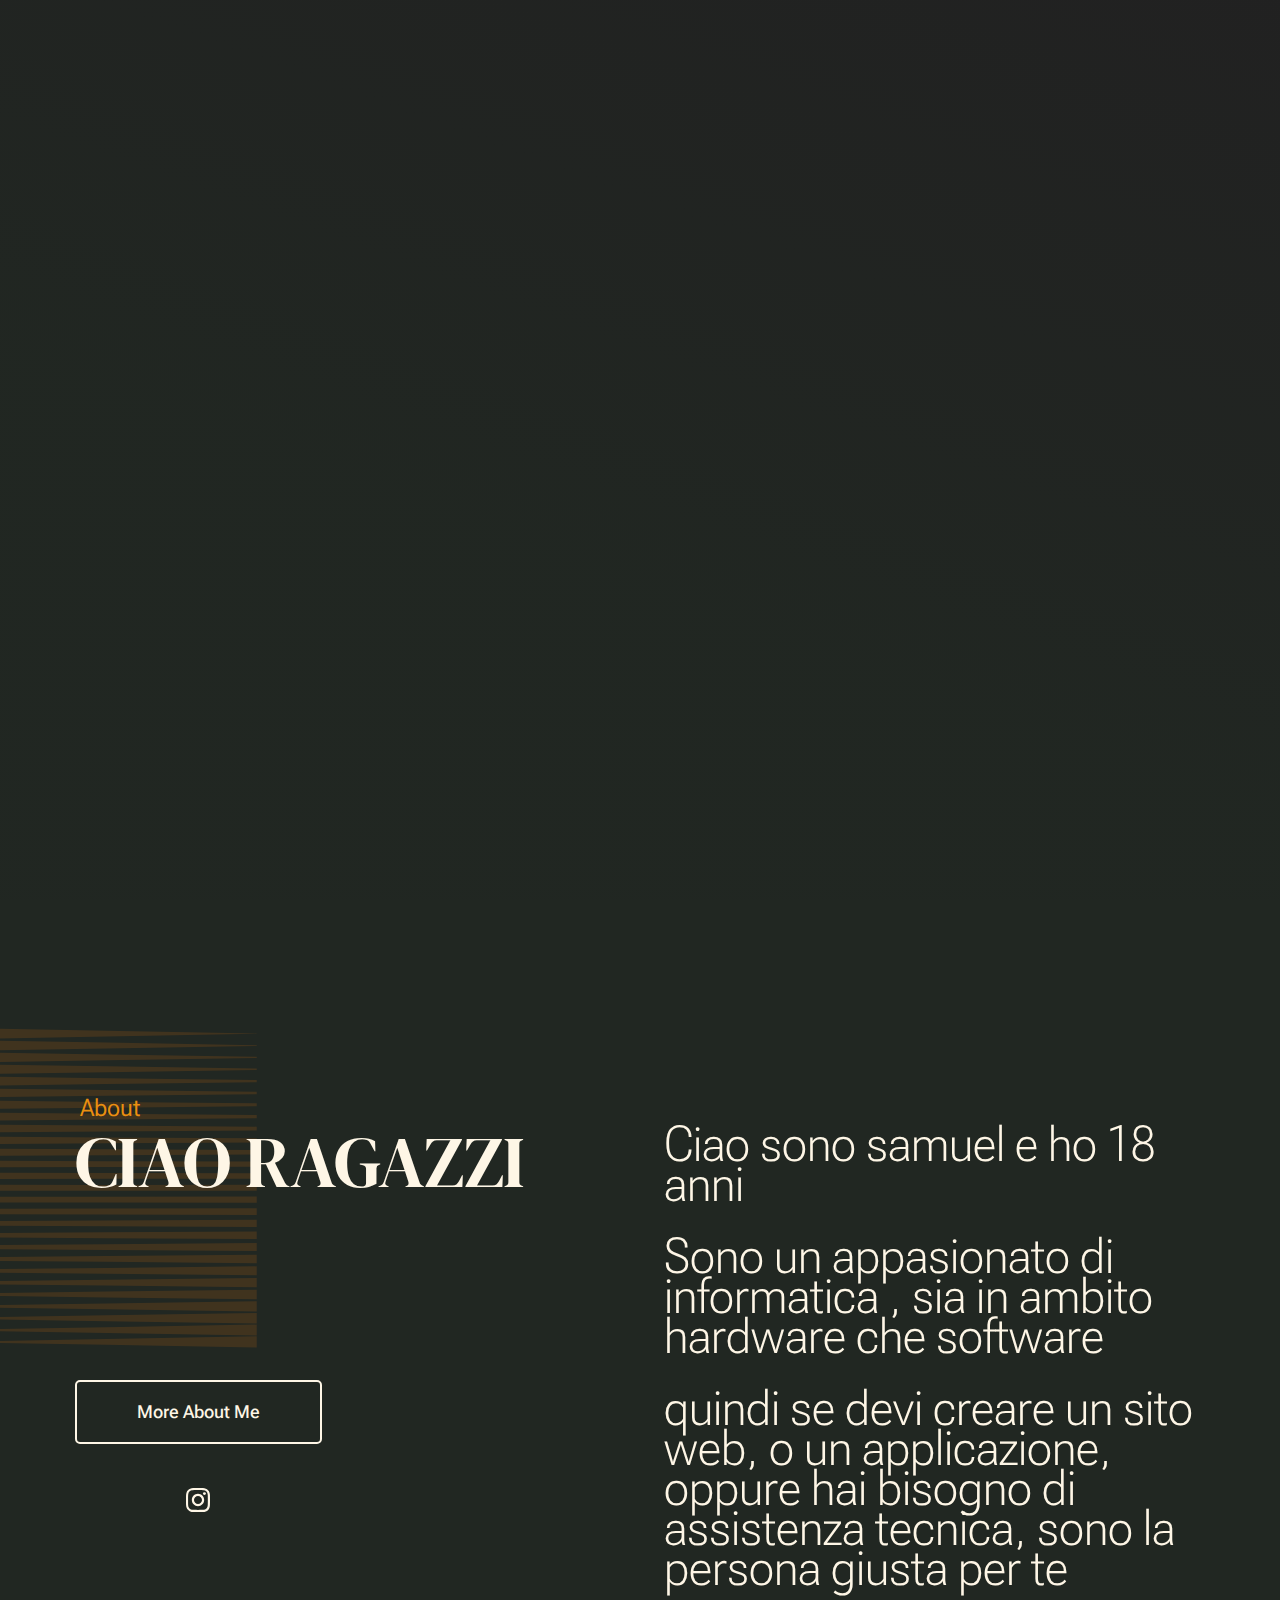
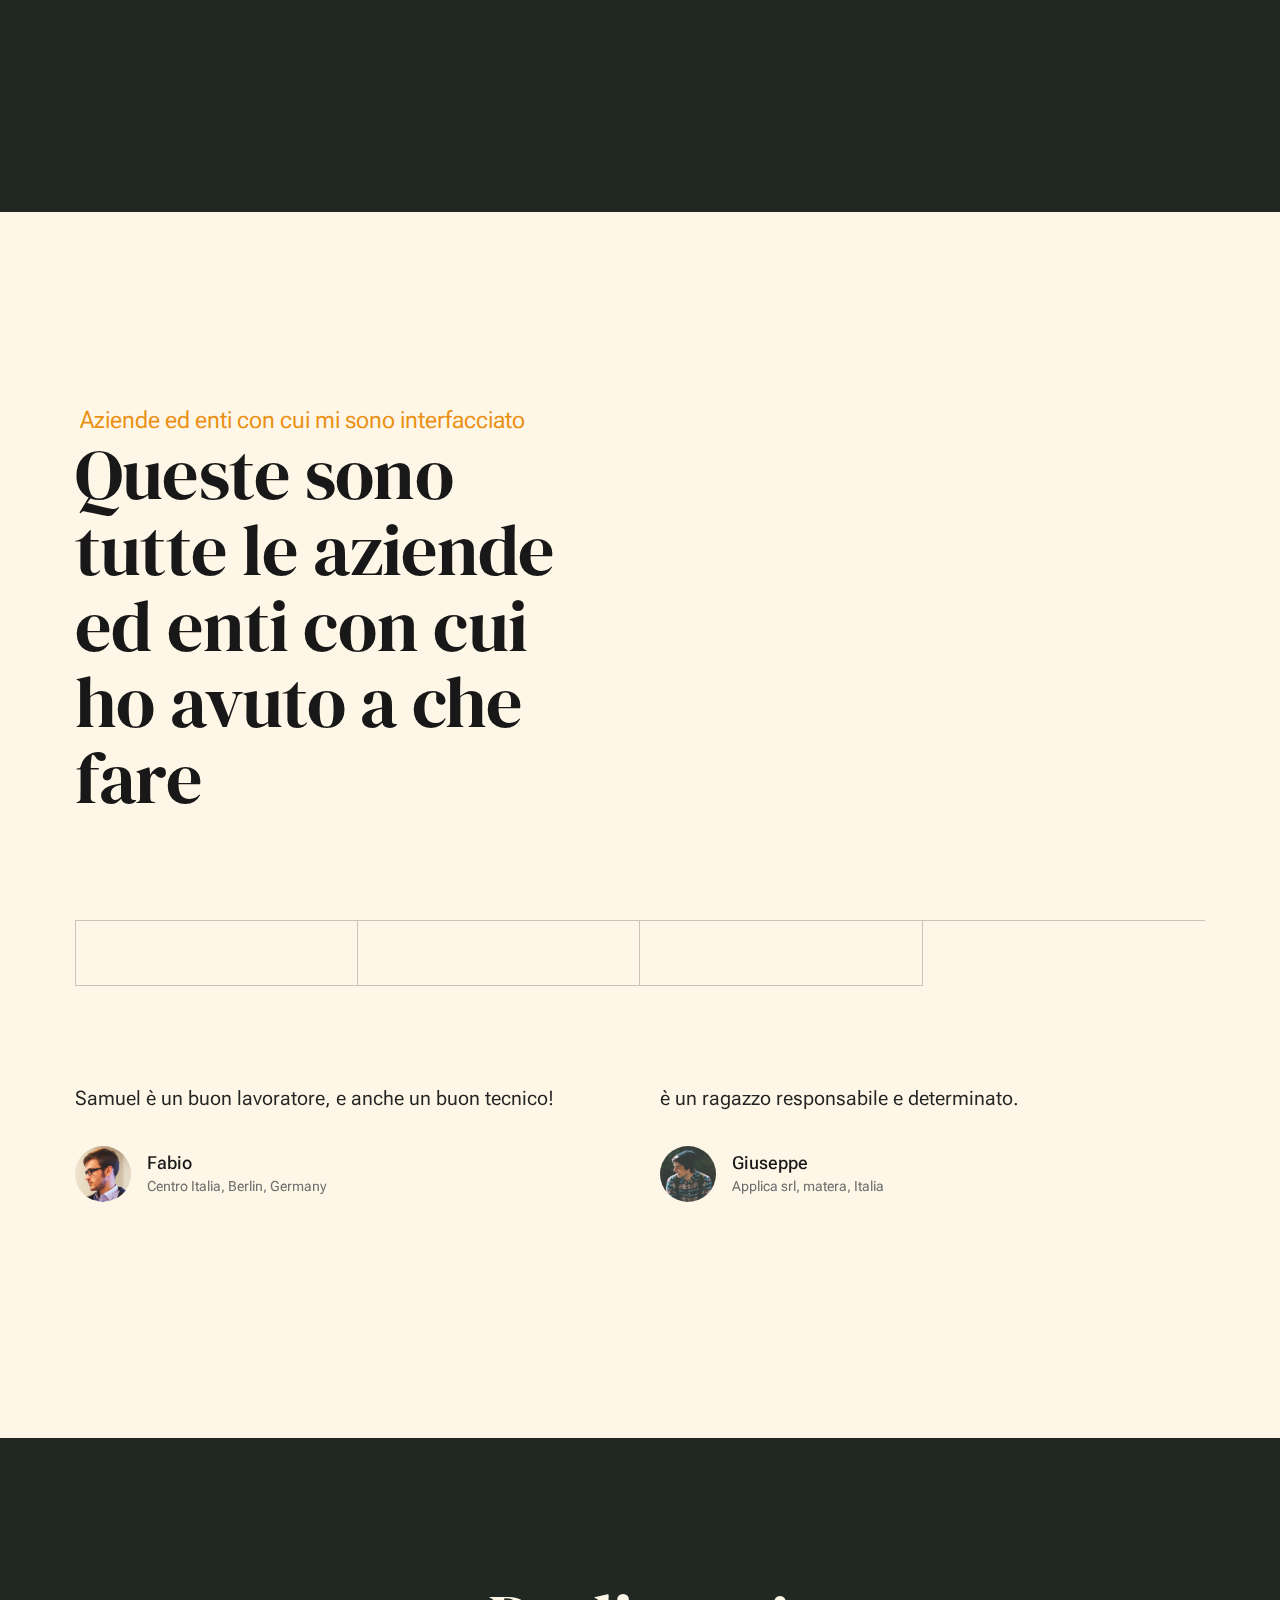
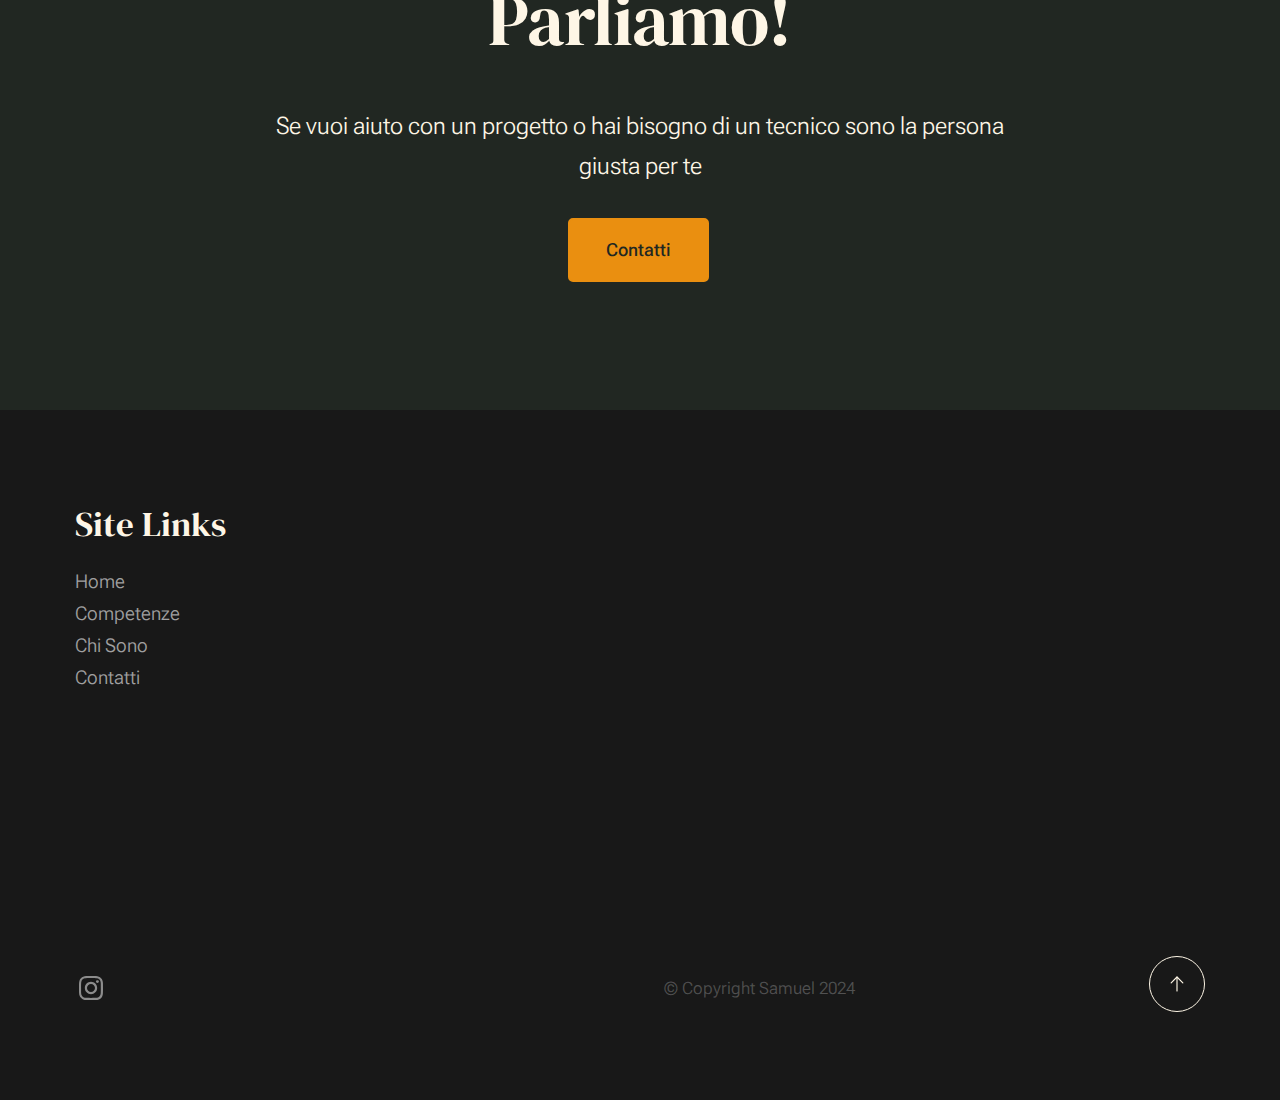
==== commit 375cc2e1: "new animation" ====
--- a/index.html
+++ b/index.html
@@ -190,7 +190,7 @@
                         <div class="section-header grid-section-split__header">
                             <div class="text-pretitle">Aziende ed enti con cui mi sono interfacciato</div>                           
                             <h2 class="text-display-title">
-                            questi sono tutte le aziende ed enti con cui ho avuto a che fare
+                            Queste sono tutte le aziende ed enti con cui ho avuto a che fare
                             </h2>       
                         </div> <!-- end section-header -->
                     
--- a/css/styles.css
+++ b/css/styles.css
@@ -3879,27 +3879,27 @@
 
 	.no-js .s-intro__content-pretitle,
 	.ss-show .s-intro__content-pretitle {
-		transition-delay: 0.6s;
+		transition-delay: 0s;
 	}
 
 	.no-js .s-intro__content-title,
 	.ss-show .s-intro__content-title {
-		transition-delay: 0.9s;
+		transition-delay: 0s;
 	}
 
 	.no-js .s-intro__content-media img,
 	.ss-show .s-intro__content-media img {
-		transition-delay: 1.5s;
+		transition-delay: 0s;
 	}
 
 	.no-js .s-intro__content-media .lines,
 	.ss-show .s-intro__content-media .lines {
-		transition-delay: 1.8s;
+		transition-delay: 0s;
 	}
 
 	.no-js .s-intro__scroll-down,
 	.ss-show .s-intro__scroll-down {
-		transition-delay: 2.1s;
+		transition-delay: 1.8s;
 		bottom          : 0;
 	}
 }
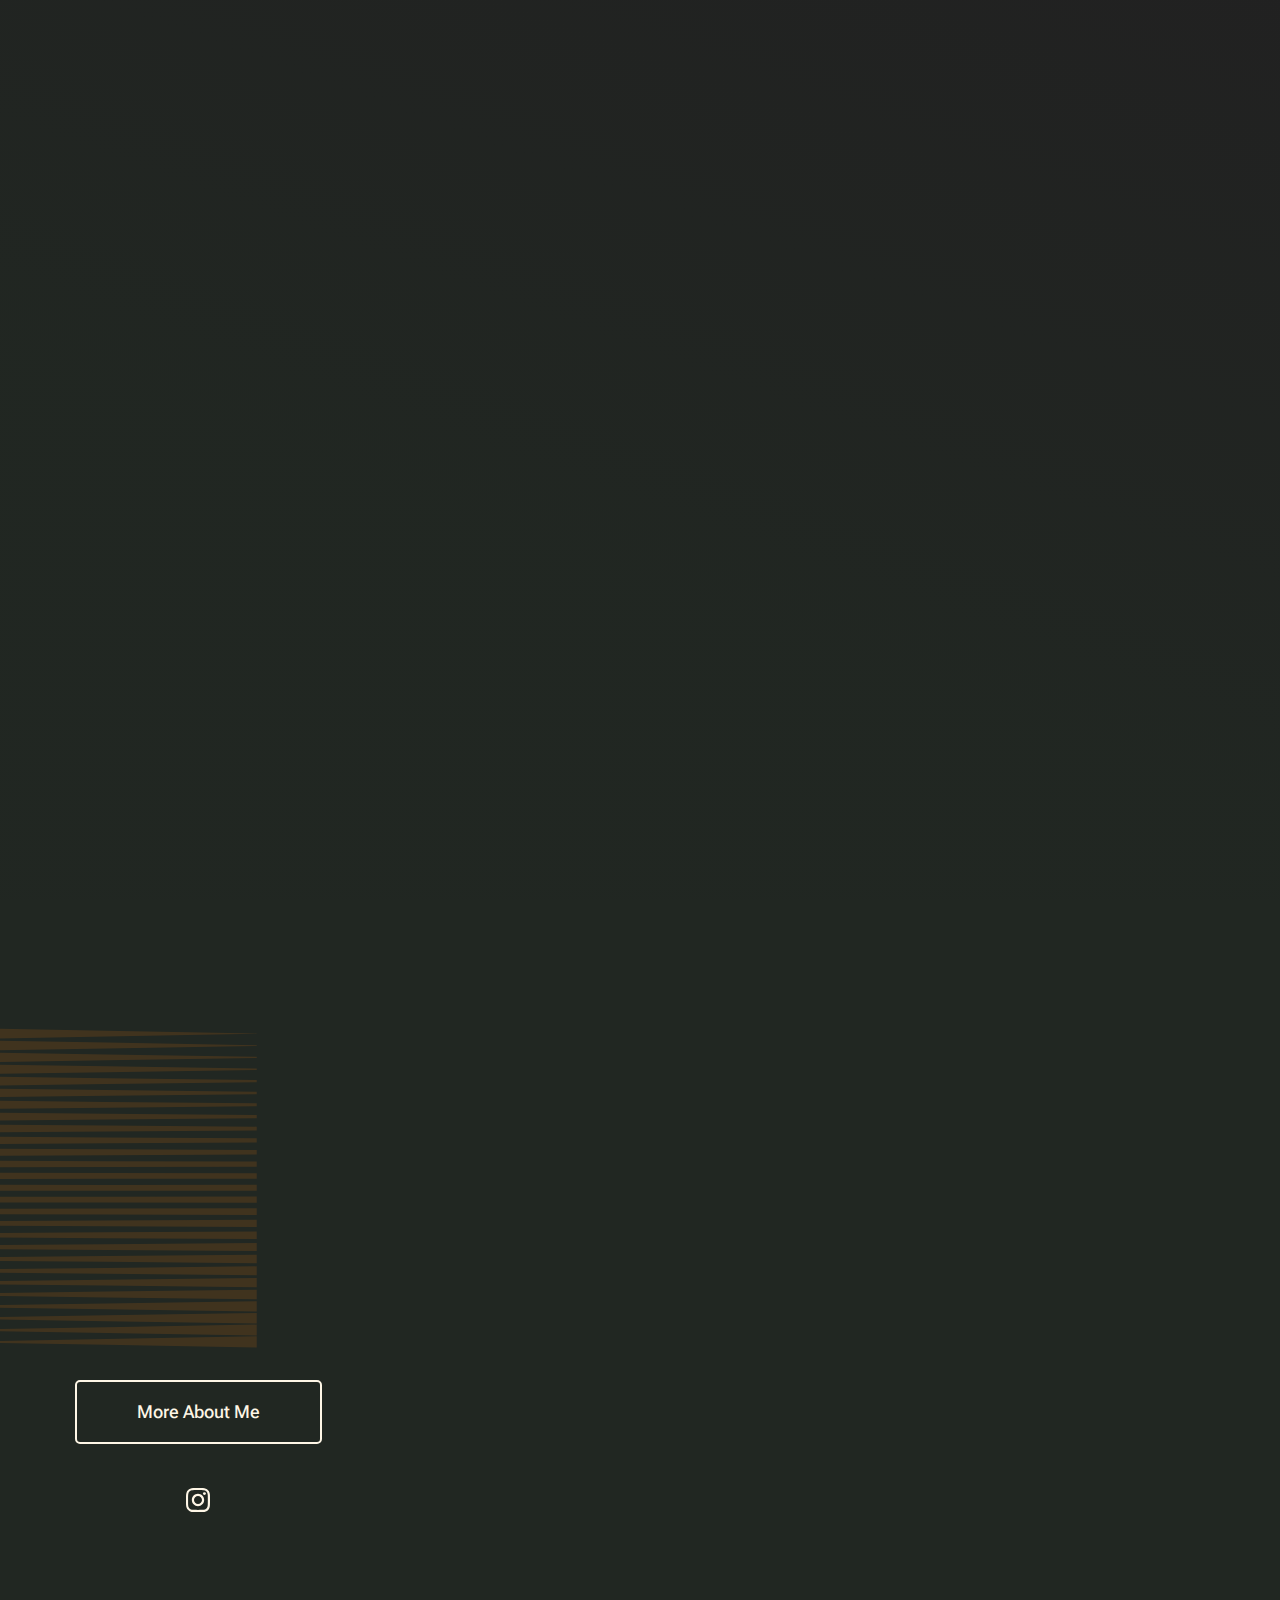
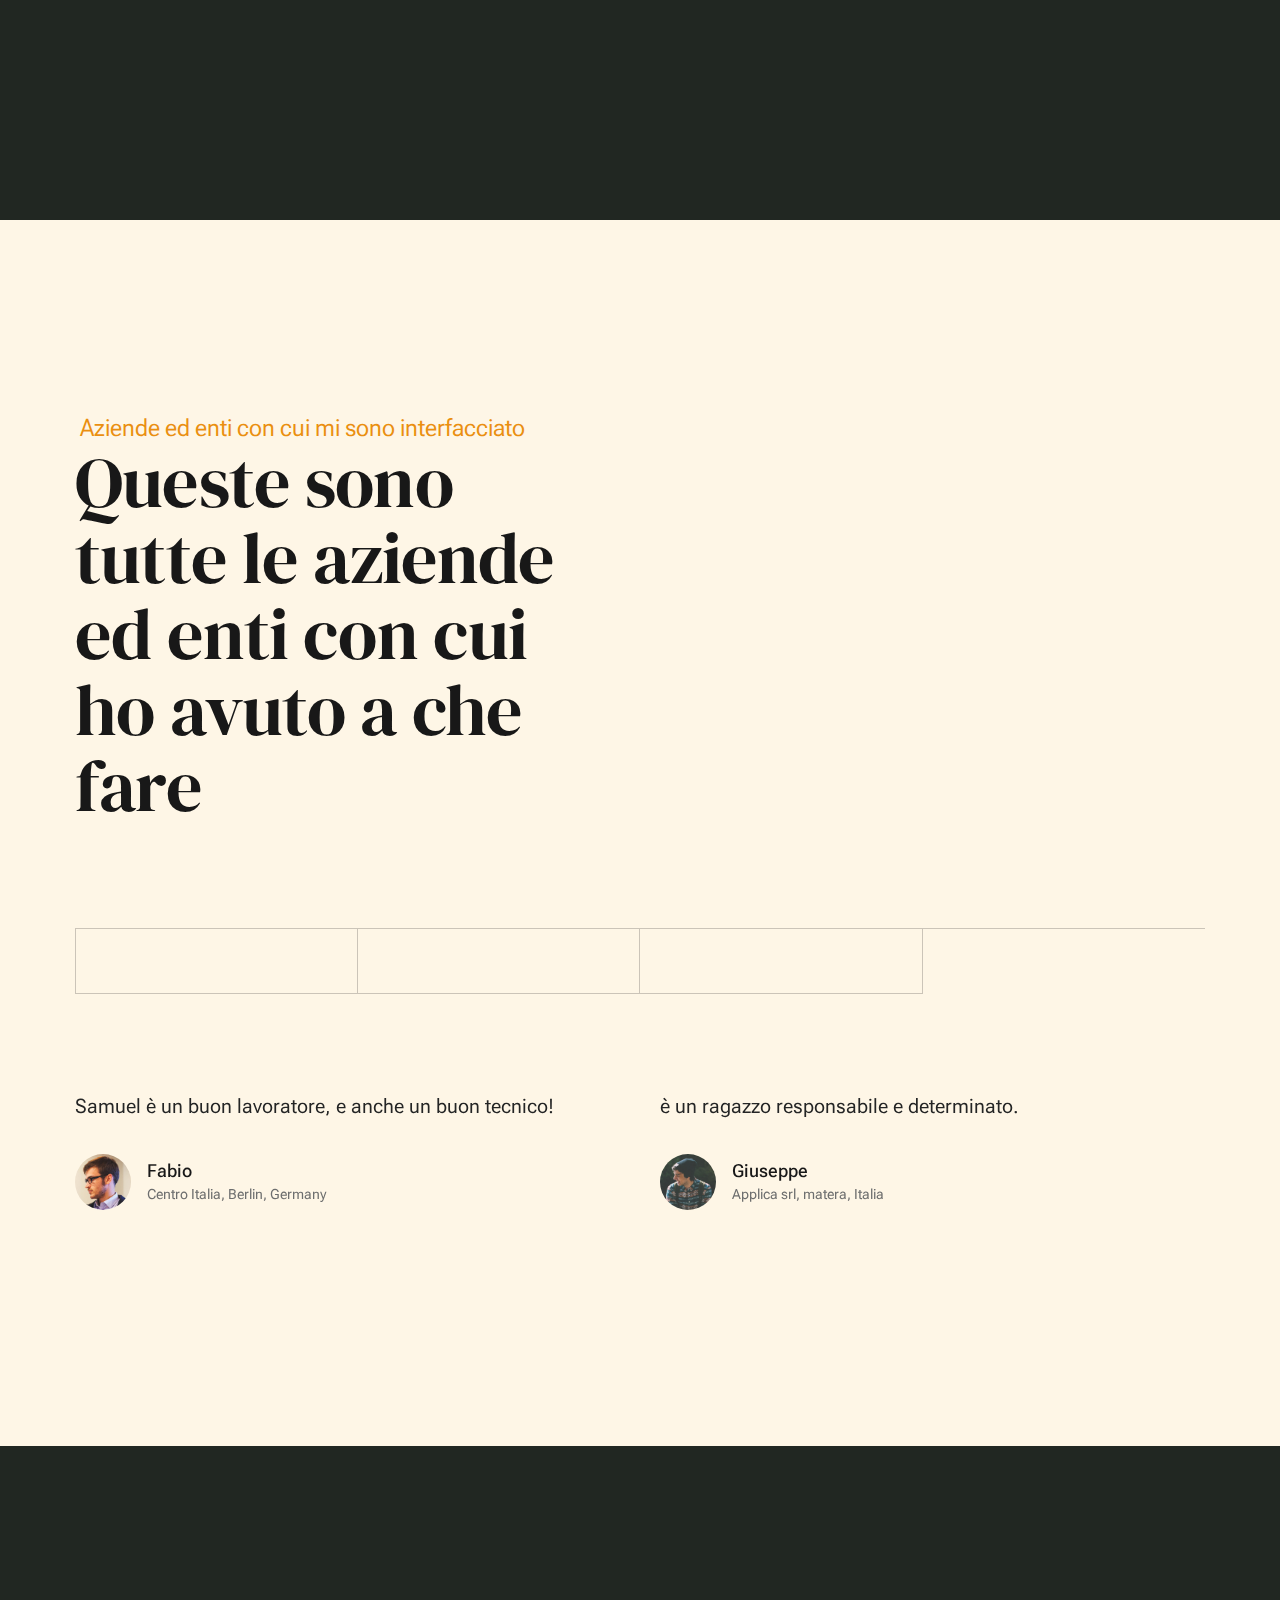
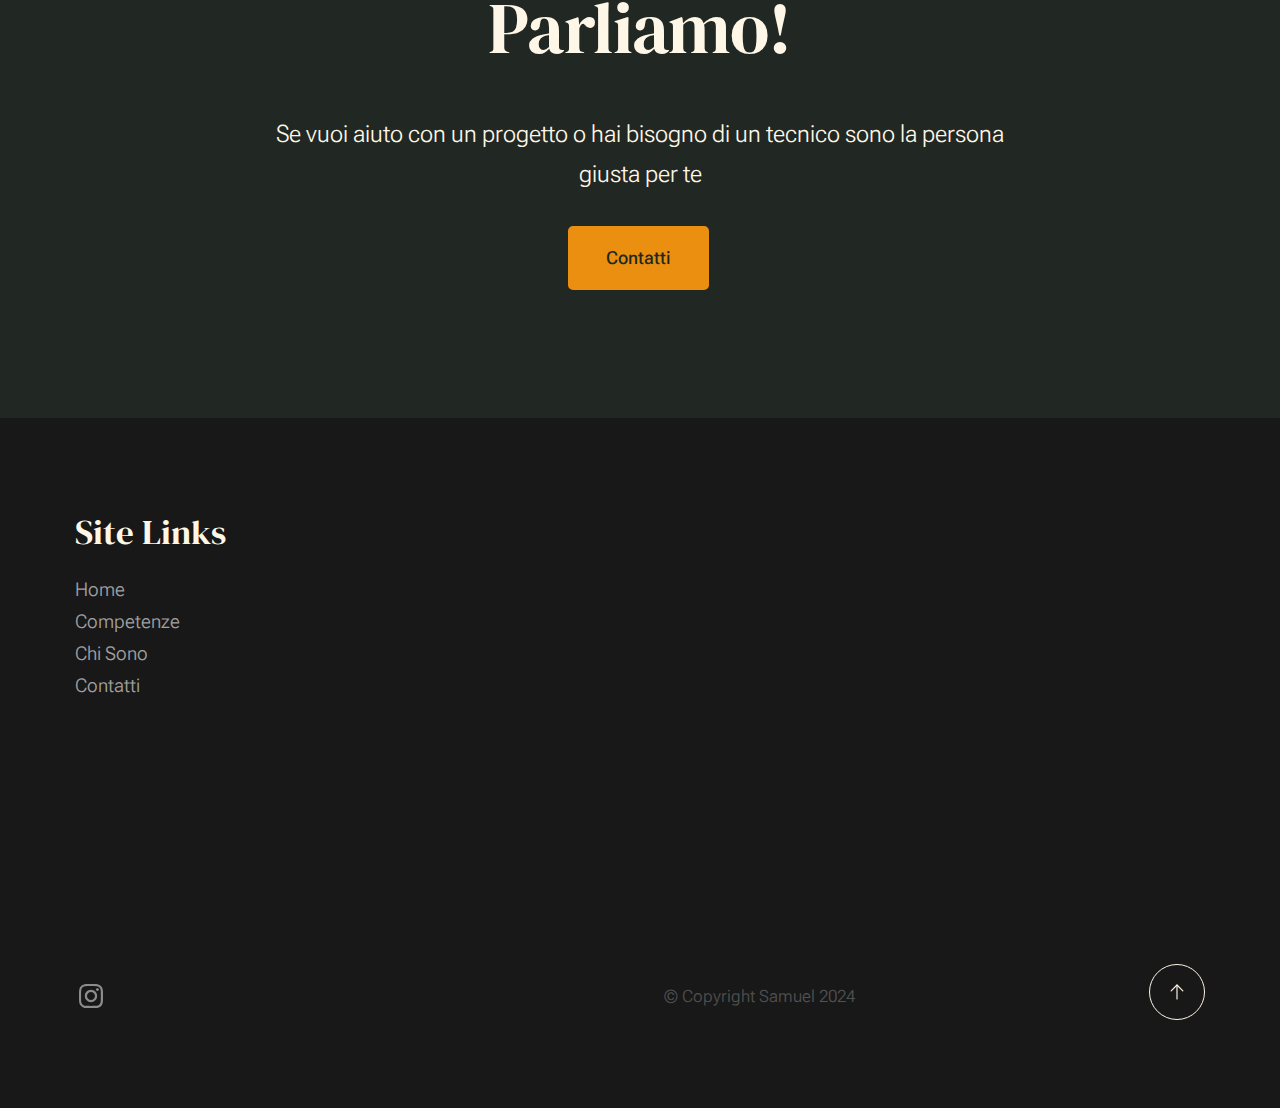
==== commit 9fc80637: "last modifications" ====
--- a/index.html
+++ b/index.html
@@ -137,14 +137,14 @@
 
                         <img src="images/geometric_shape.svg" alt="" class="s-about__content-imgbg">
 
-                        <div class="section-header grid-section-split__header">
+                        <div class="section-header grid-section-split__header s-intro__content-title">
                             <div class="text-pretitle">About</div>                           
                             <h2 class="text-display-title">
                             CIAO RAGAZZI
                             </h2>                           
                         </div> <!-- end section-header -->
 
-                        <div class="s-about__content-main grid-section-split__primary">
+                        <div class="s-about__content-main grid-section-split__primary s-intro__content-title text-pretitle">
                             <p class="attention-getter"  style="font-size: 50px;">
                            Ciao sono samuel e ho 18 anni 
                             </p>
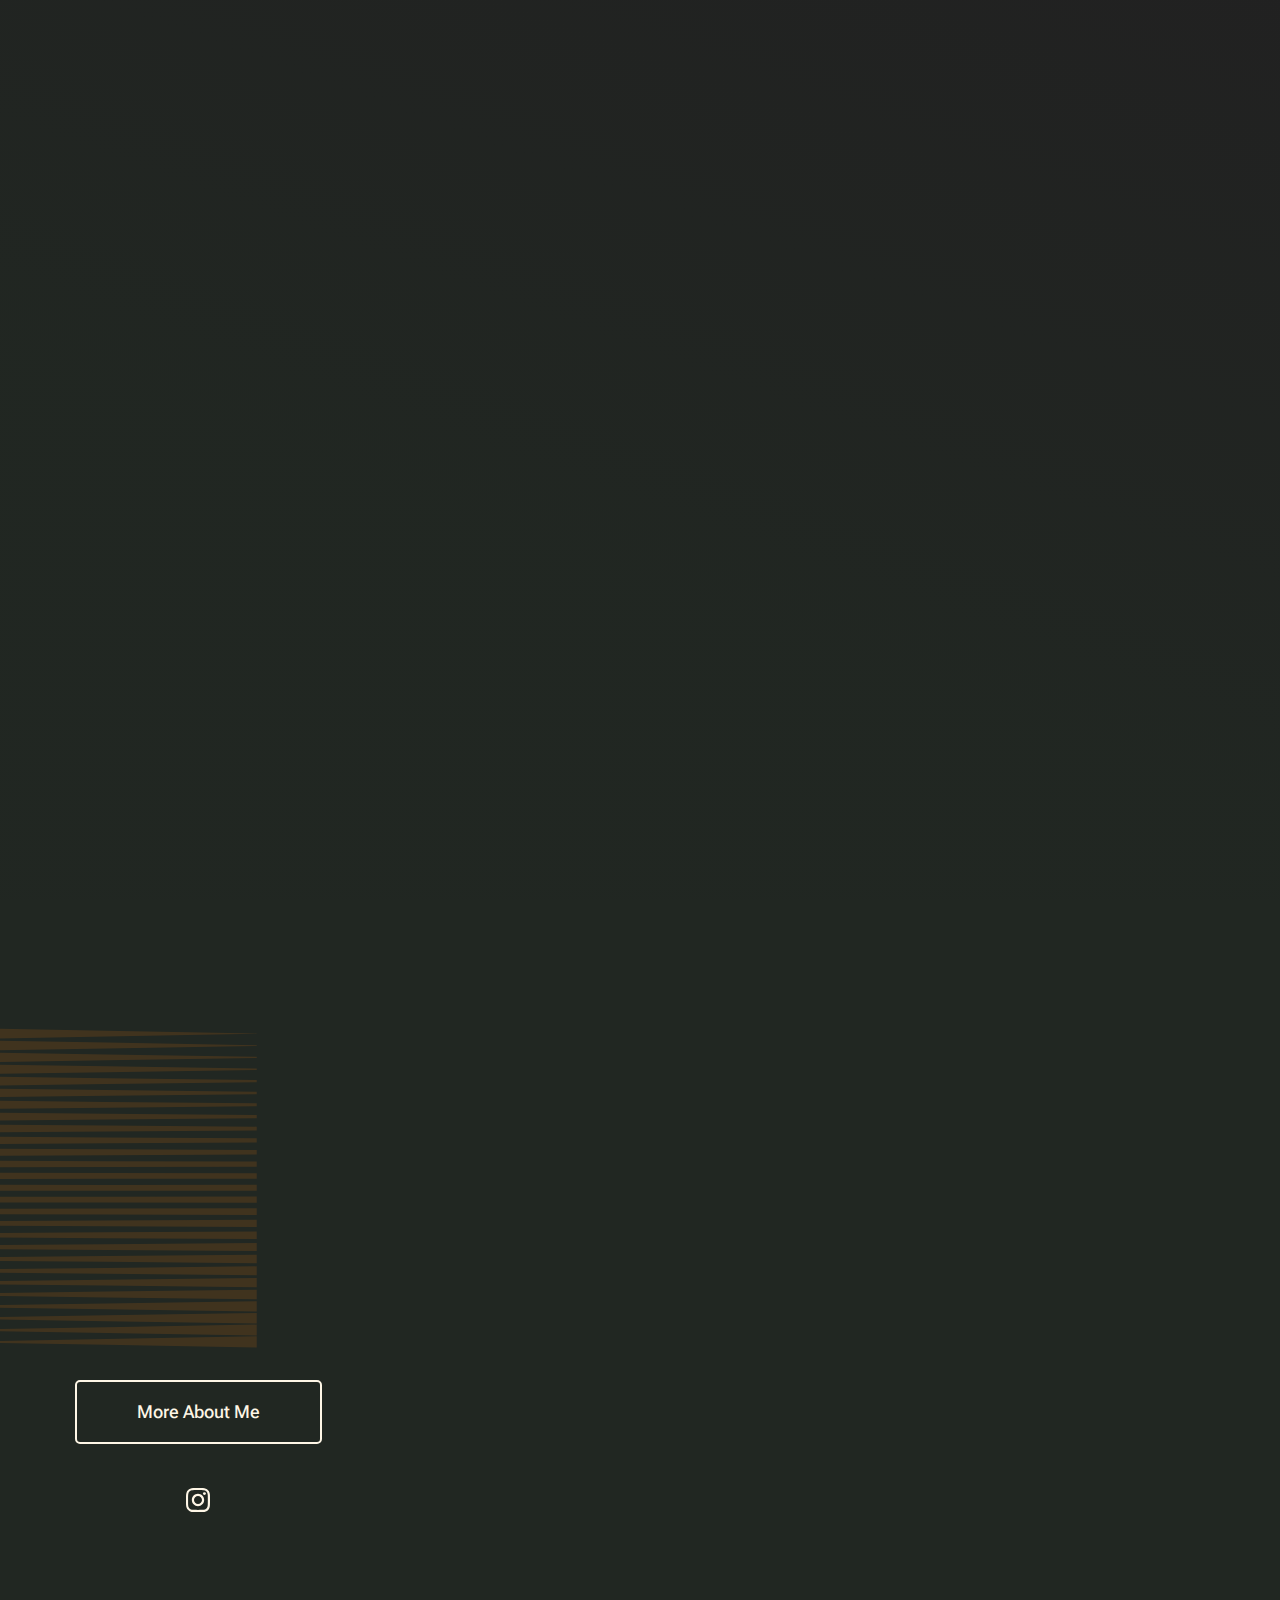
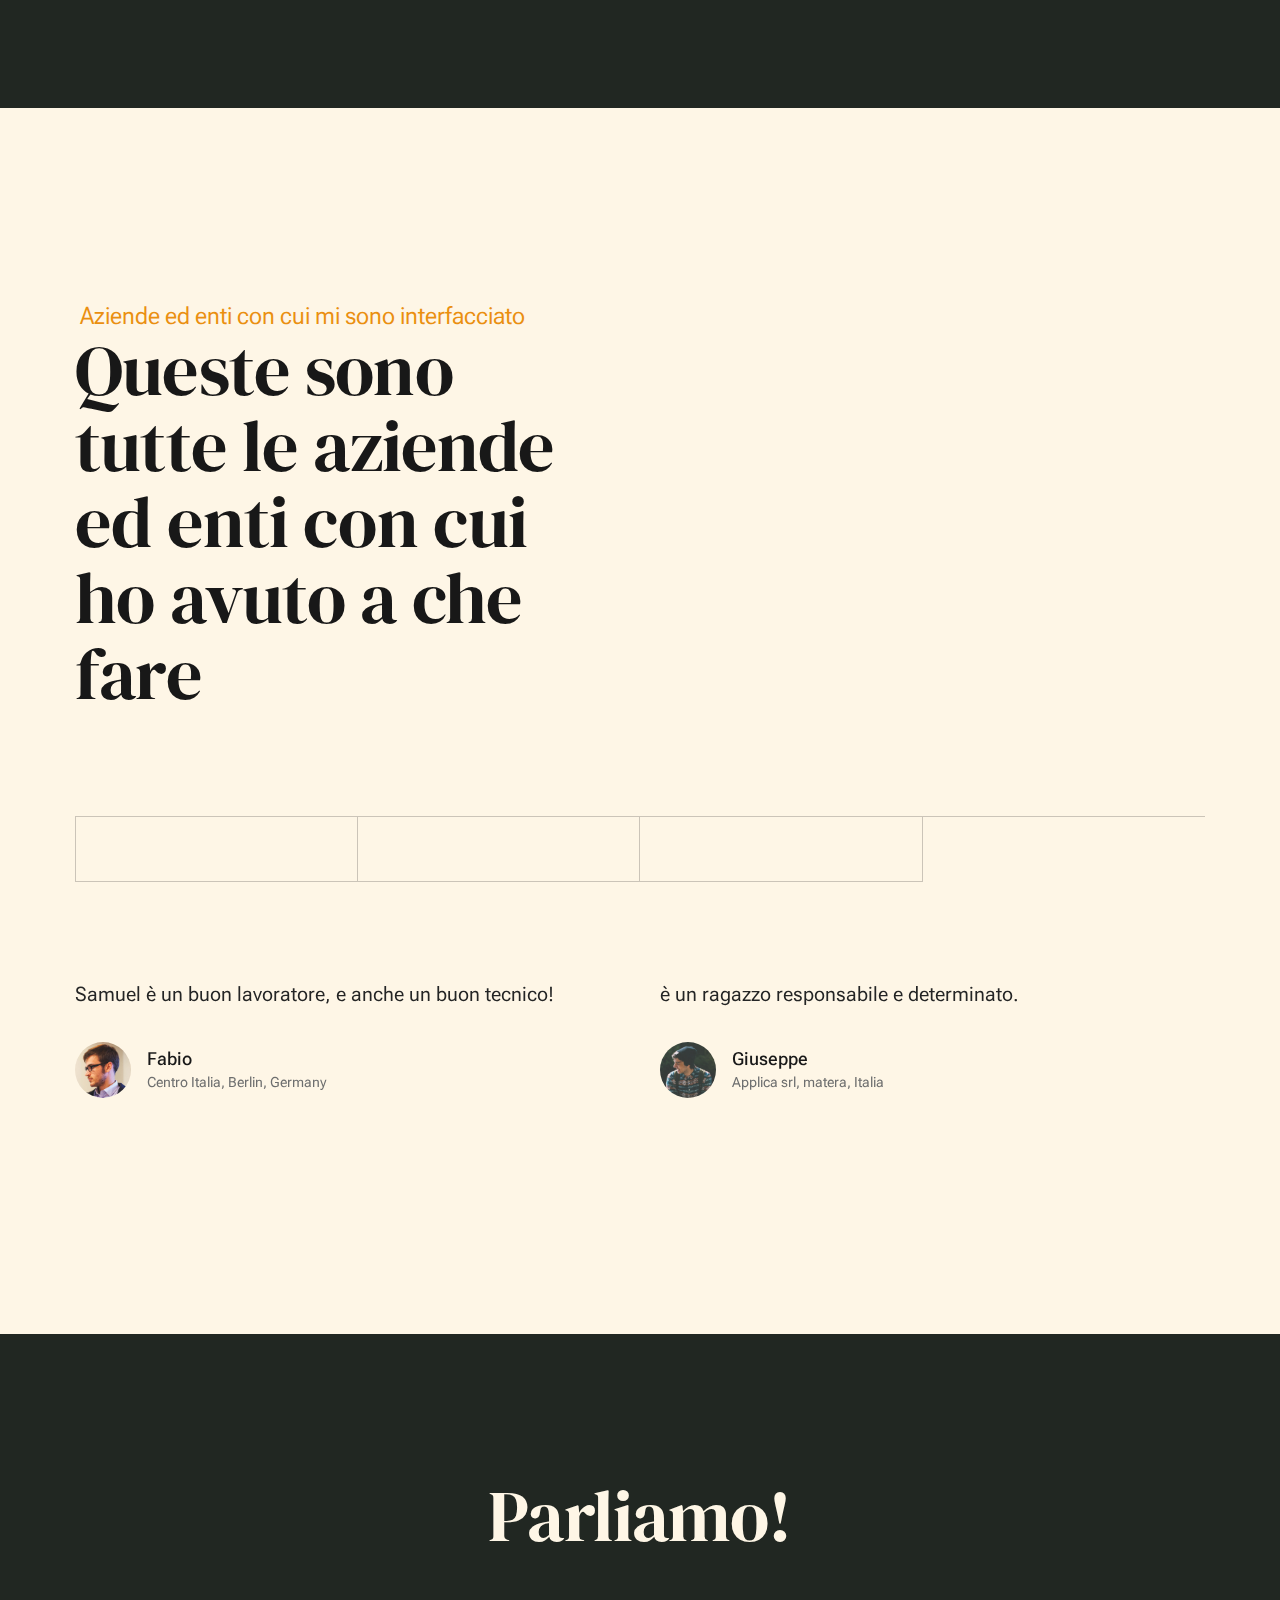
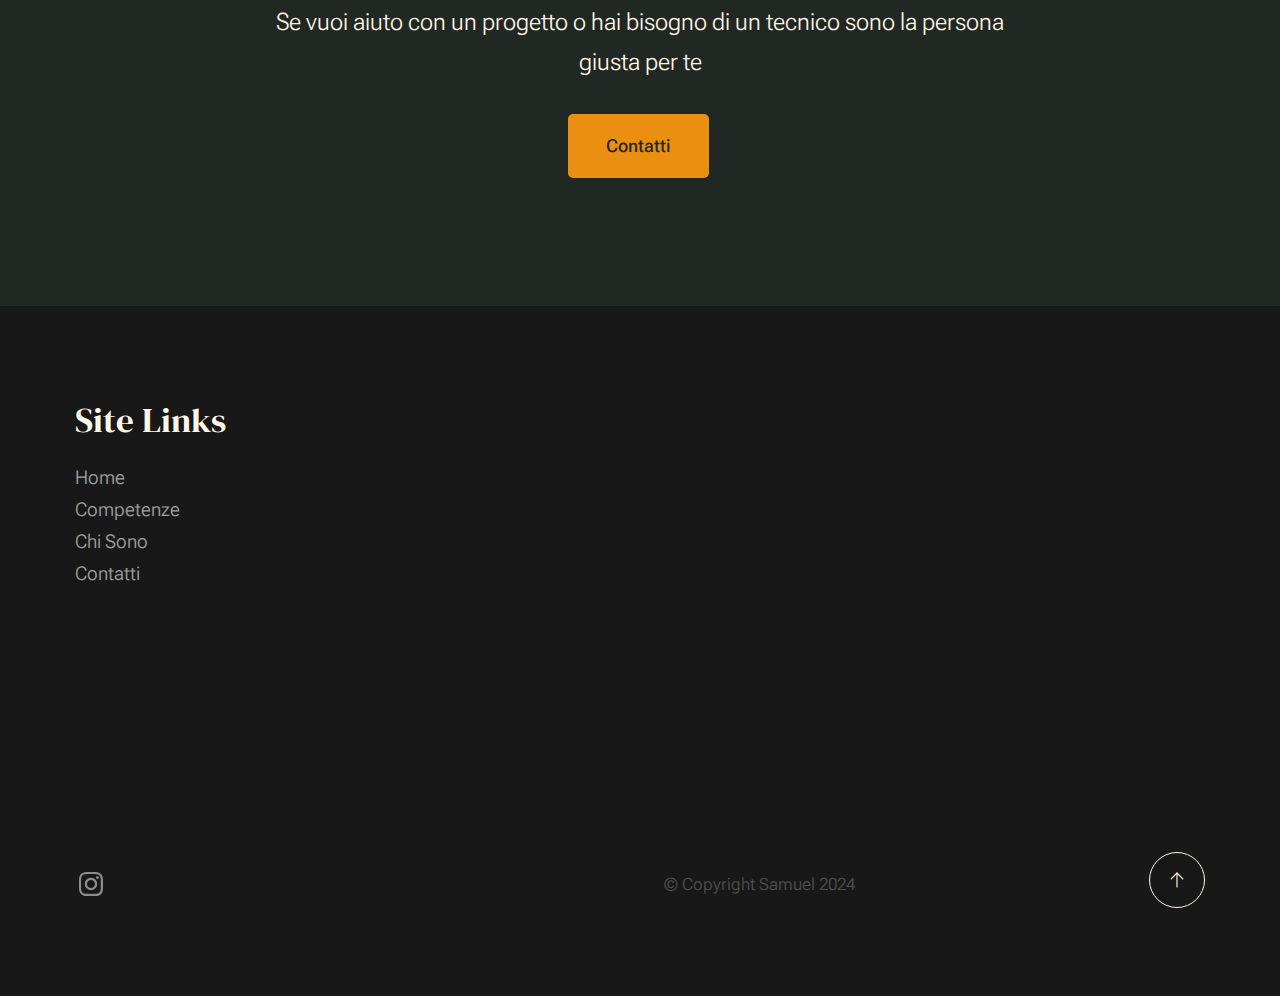
==== commit d7a5659c: "aaaaaaaaaaaaaaaa" ====
--- a/index.html
+++ b/index.html
@@ -144,7 +144,7 @@
                             </h2>                           
                         </div> <!-- end section-header -->
 
-                        <div class="s-about__content-main grid-section-split__primary s-intro__content-title text-pretitle">
+                        <div class="s-about__content-main grid-section-split__primary s-intro__scroll-down text-pretitle">
                             <p class="attention-getter"  style="font-size: 50px;">
                            Ciao sono samuel e ho 18 anni 
                             </p>
--- a/css/styles.css
+++ b/css/styles.css
@@ -3711,13 +3711,13 @@
 	grid-row   : 2;
 }
 
-.s-intro__scroll-down a {
+.s-intro__scroll-down {
 	display    : inline-flex;
 	align-items: center;
 	color      : var(--color-3);
 }
 
-.s-intro__scroll-down span {
+.s-intro__scroll-down  {
 	display    : block;
 	font-family: var(--font-1);
 	font-size  : var(--text-size);
@@ -3736,7 +3736,7 @@
 	margin-right   : var(--vspace-0_5);
 }
 
-.s-intro__scroll-down svg {
+.s-intro__scroll-down {
 	height: var(--vspace-0_875);
 	width : var(--vspace-0_875);
 	stroke: var(--color-3);
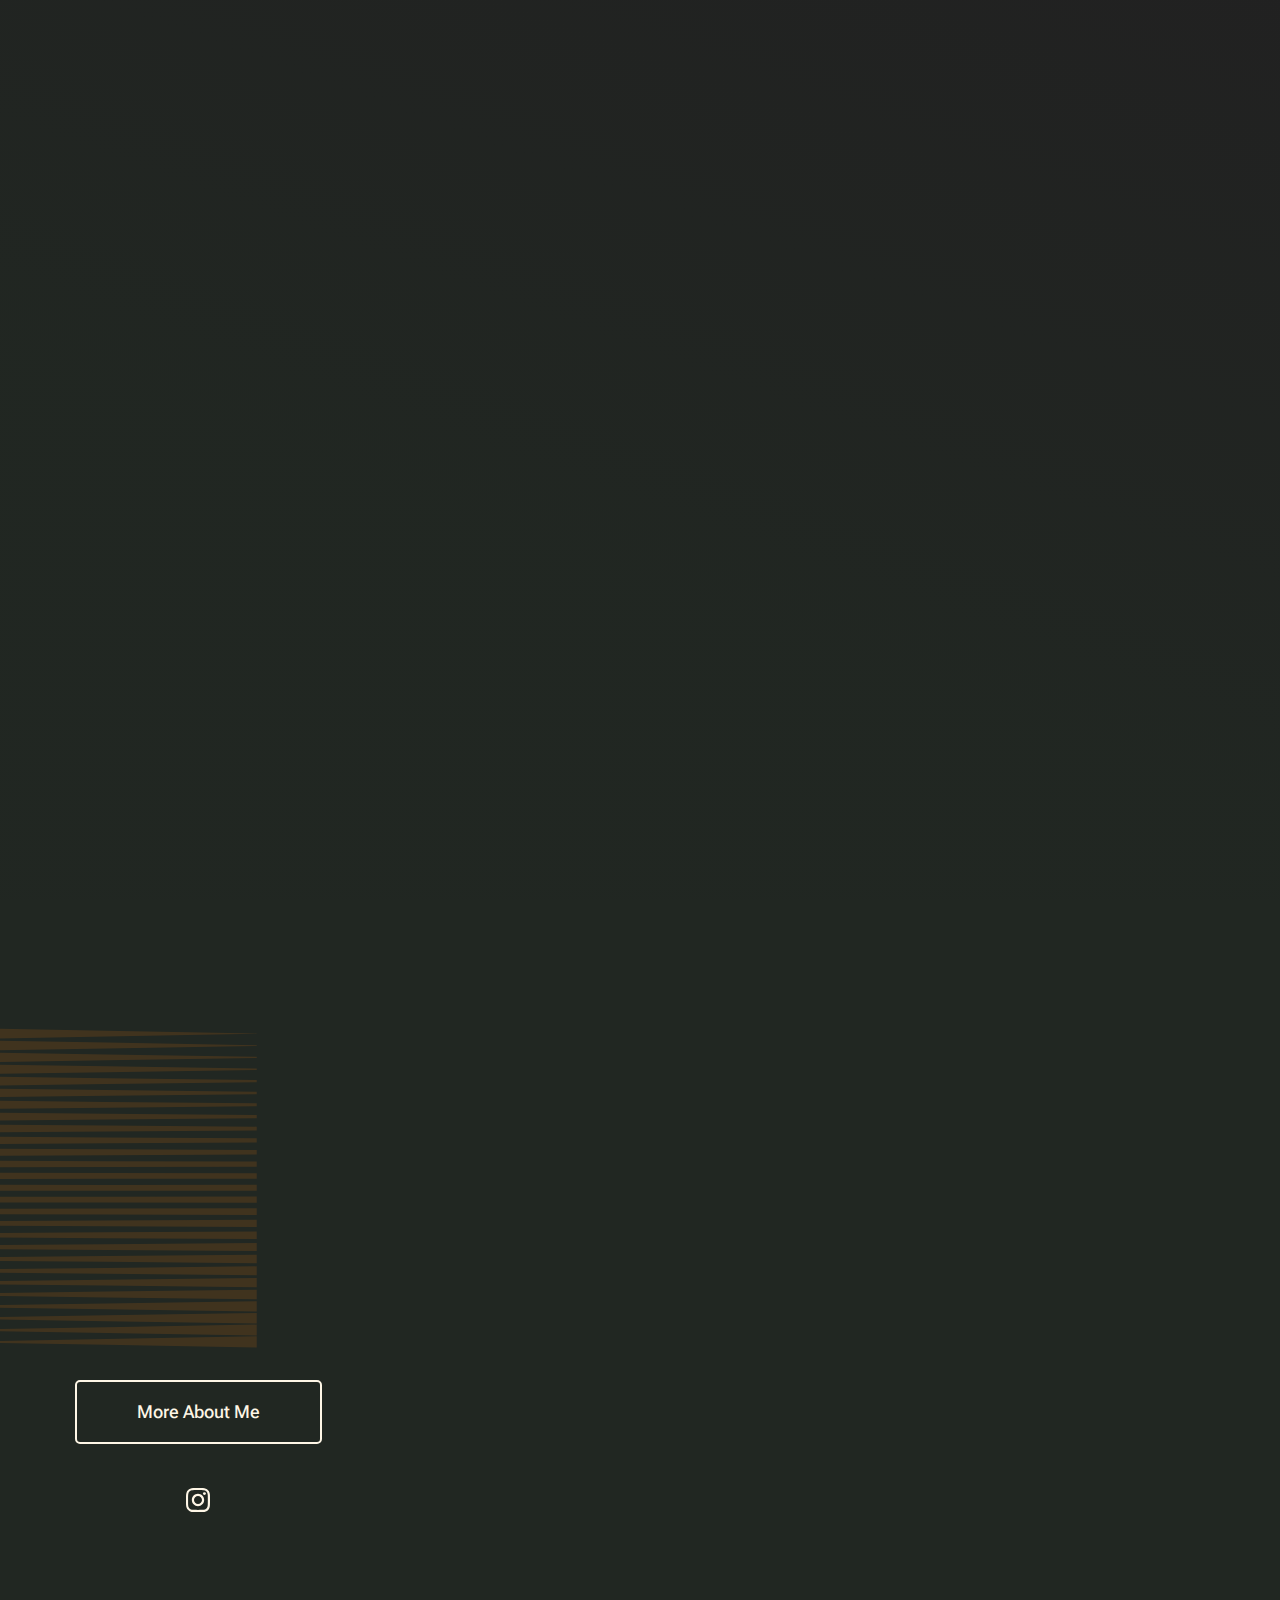
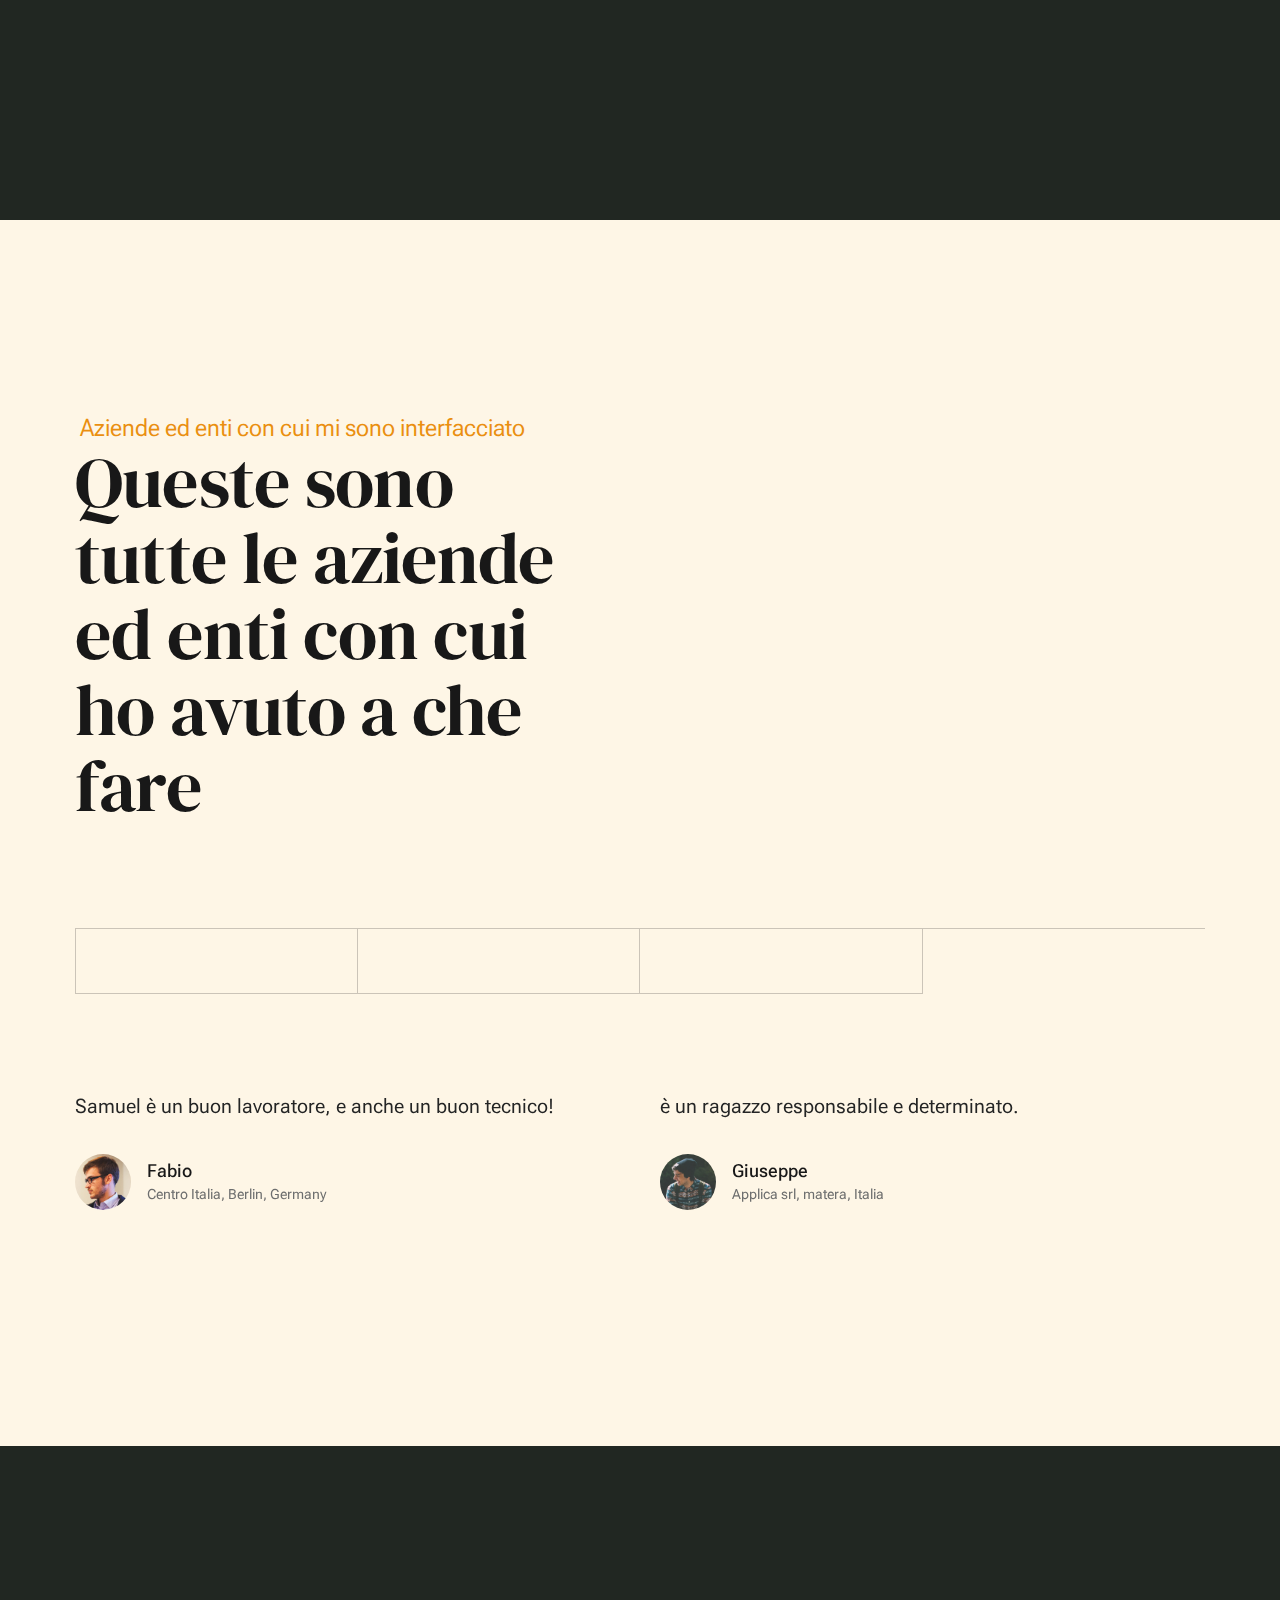
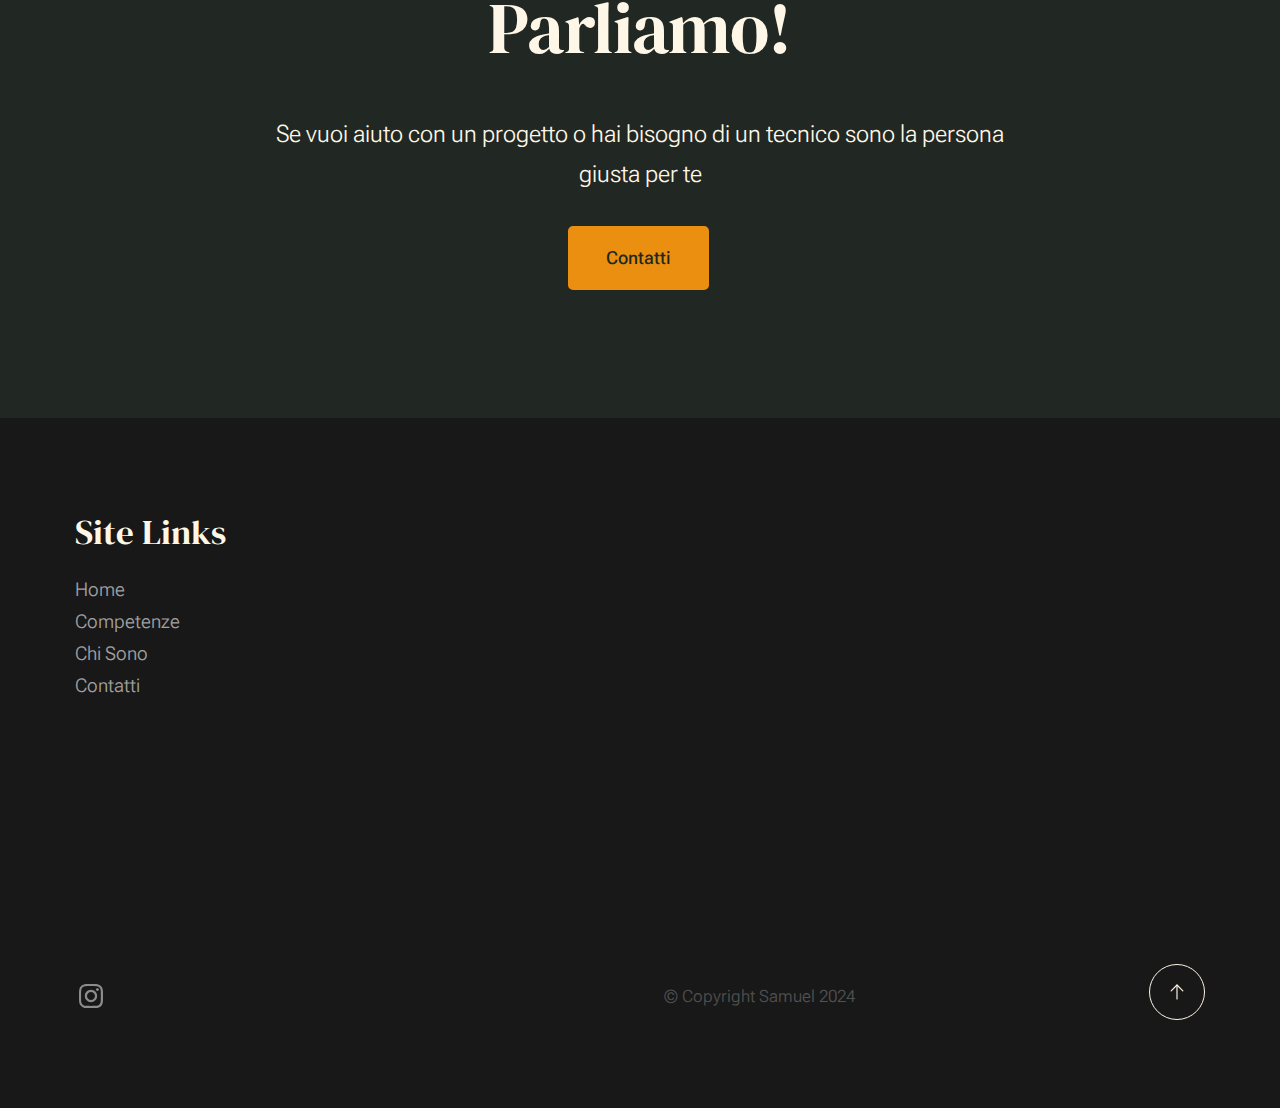
==== commit 9e784580: "fix bug" ====
--- a/index.html
+++ b/index.html
@@ -144,7 +144,7 @@
                             </h2>                           
                         </div> <!-- end section-header -->
 
-                        <div class="s-about__content-main grid-section-split__primary s-intro__scroll-down text-pretitle">
+                        <div class="s-about__content-main grid-section-split__primary s-intro__content-title text-pretitle">
                             <p class="attention-getter"  style="font-size: 50px;">
                            Ciao sono samuel e ho 18 anni 
                             </p>
--- a/css/styles.css
+++ b/css/styles.css
@@ -3711,13 +3711,13 @@
 	grid-row   : 2;
 }
 
-.s-intro__scroll-down {
+.s-intro__scroll-down a {
 	display    : inline-flex;
 	align-items: center;
 	color      : var(--color-3);
 }
 
-.s-intro__scroll-down  {
+.s-intro__scroll-down span {
 	display    : block;
 	font-family: var(--font-1);
 	font-size  : var(--text-size);
@@ -3736,7 +3736,7 @@
 	margin-right   : var(--vspace-0_5);
 }
 
-.s-intro__scroll-down {
+.s-intro__scroll-down svg {
 	height: var(--vspace-0_875);
 	width : var(--vspace-0_875);
 	stroke: var(--color-3);
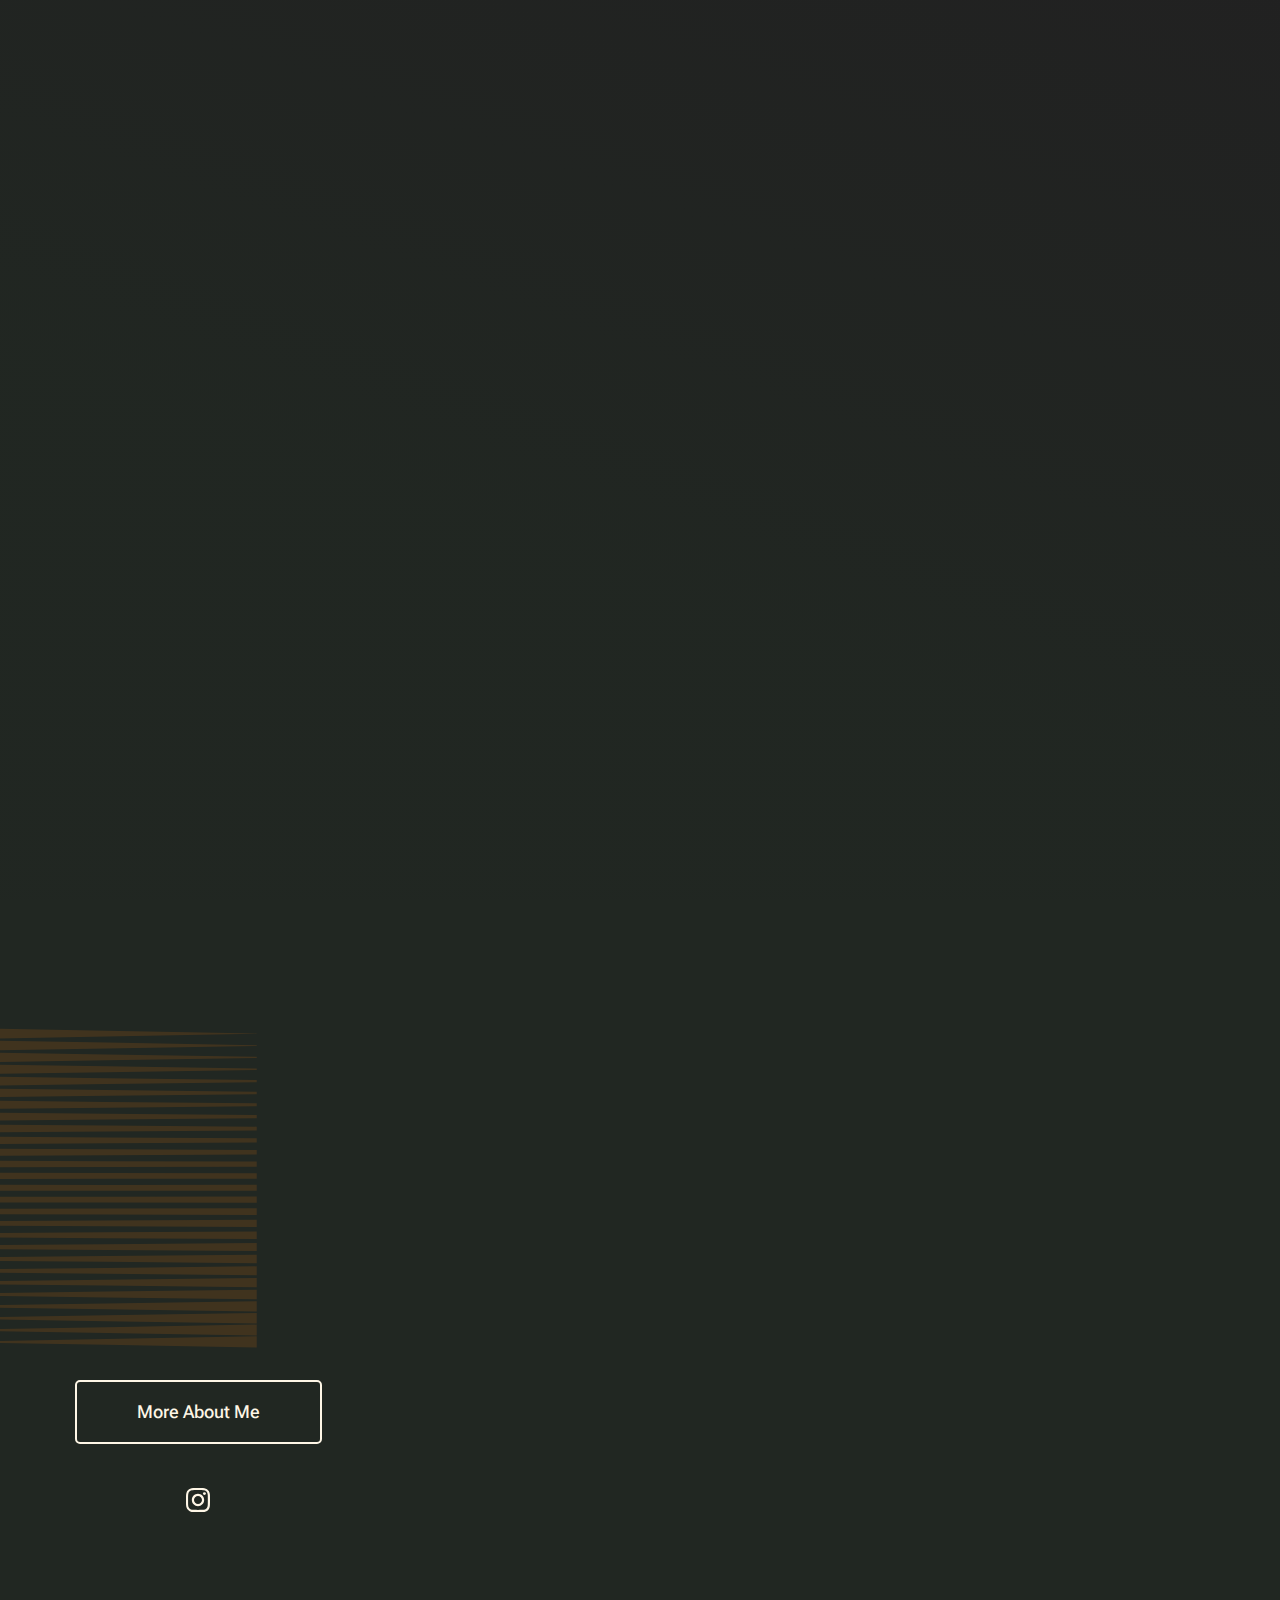
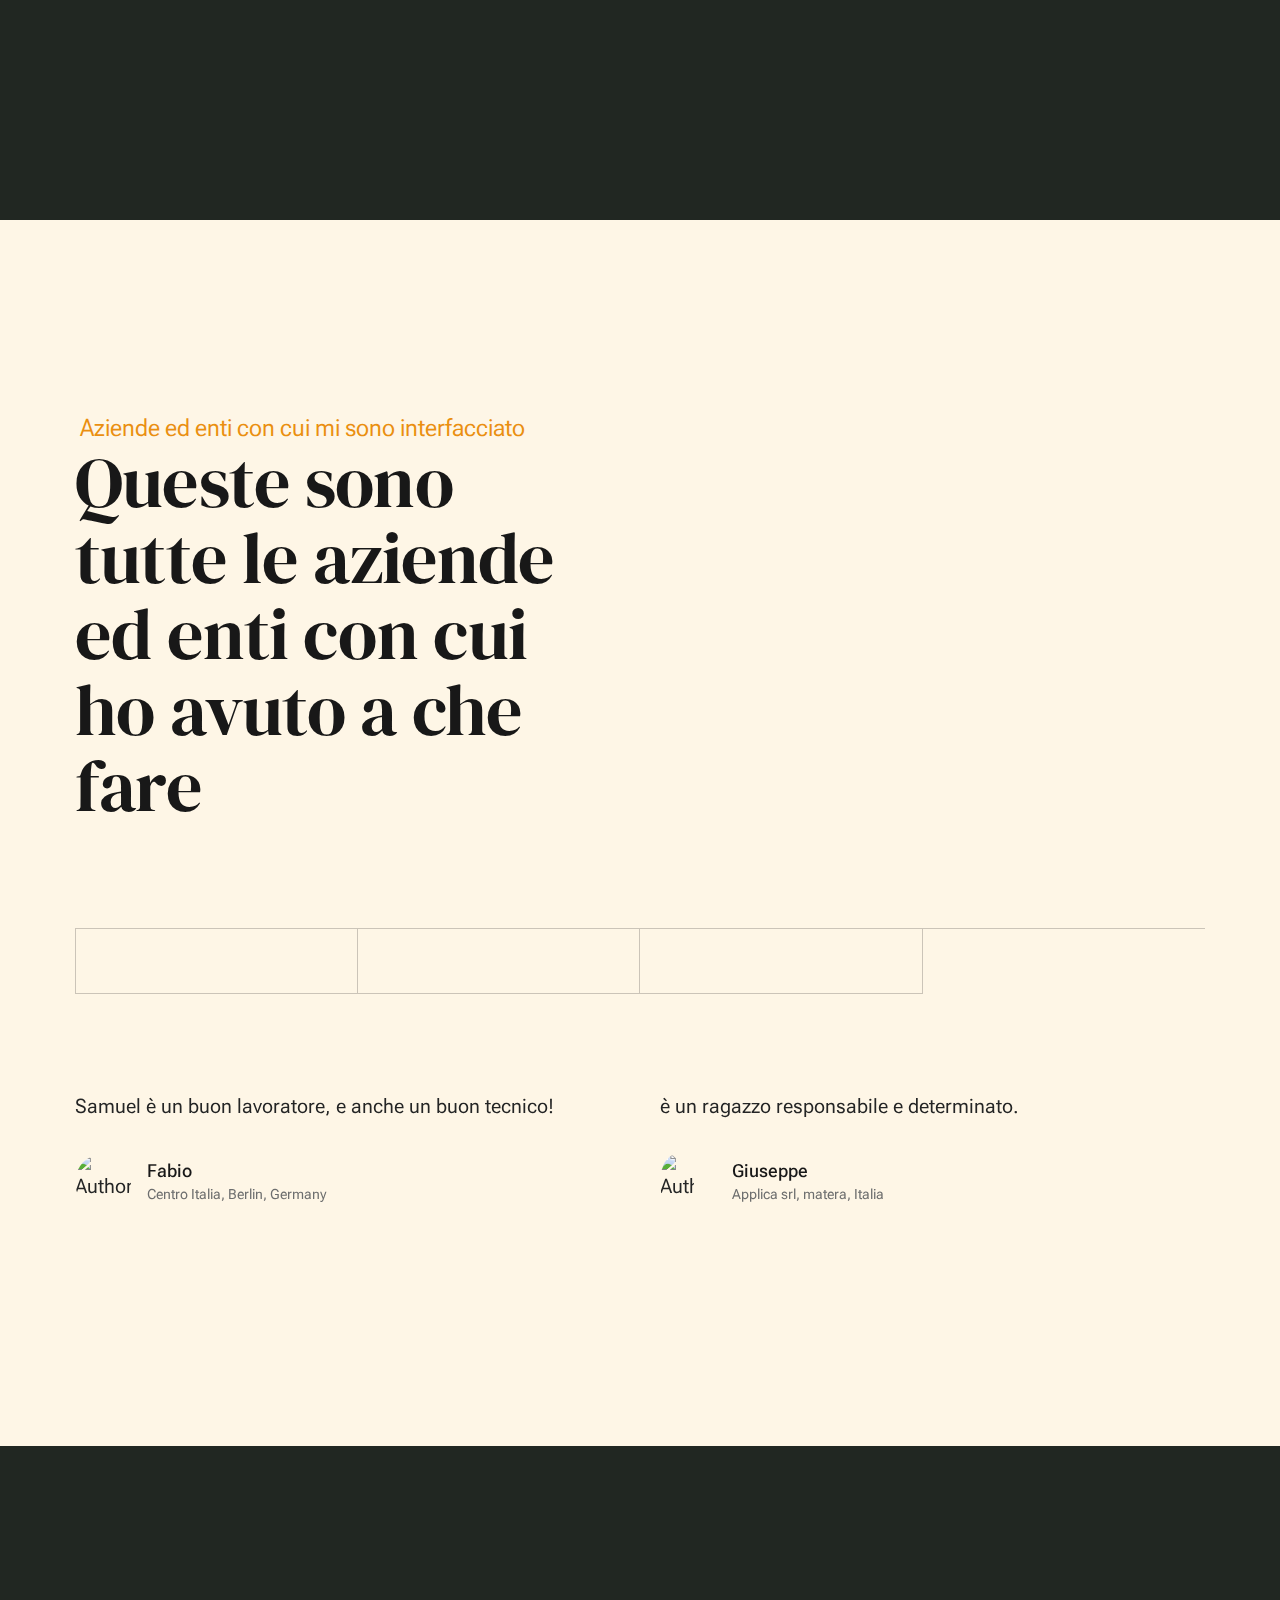
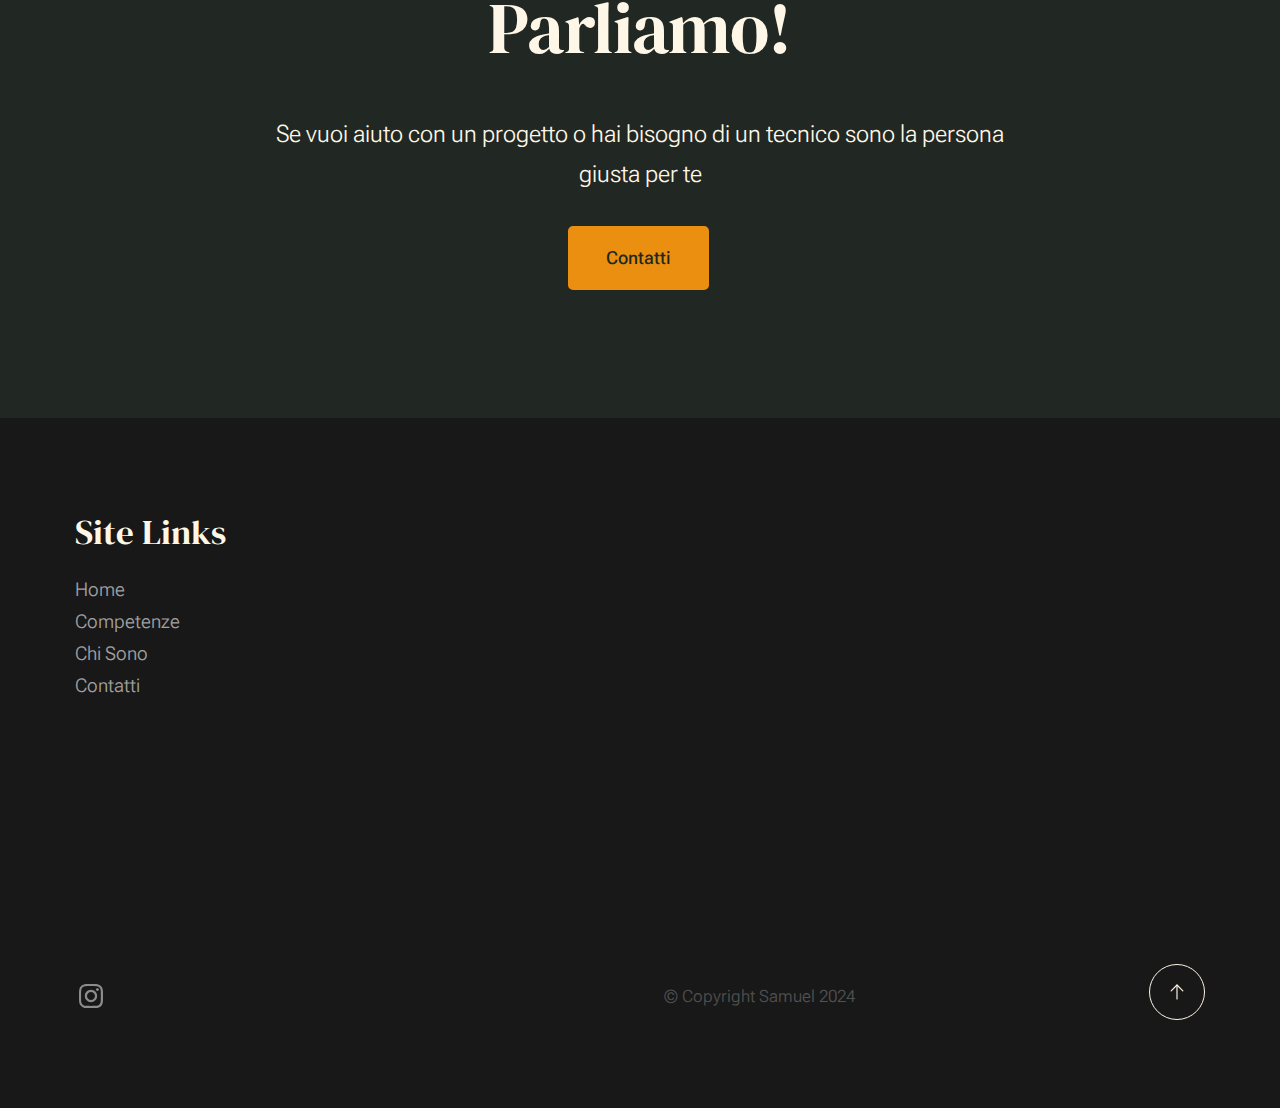
==== commit 2fb4f943: "testimonials logo changed" ====
--- a/index.html
+++ b/index.html
@@ -21,9 +21,9 @@
 
     <!-- favicons
     ================================================== -->
-    <link rel="apple-touch-icon" sizes="180x180" href="https://cdn-icons-png.flaticon.com/512/3097/3097084.png">
-    <link rel="icon" type="image/png" sizes="32x32" href="https://cdn-icons-png.flaticon.com/512/3097/3097084.png">
-    <link rel="icon" type="image/png" sizes="16x16" href="https://cdn-icons-png.flaticon.com/512/3097/3097084.png">
+    <link rel="apple-touch-icon" sizes="180x180" href="Digital_World-removebg-preview2.png">
+    <link rel="icon" type="image/png" sizes="32x32" href="Digital_World-removebg-preview2.png">
+    <link rel="icon" type="image/png" sizes="16x16" href="Digital_World-removebg-preview2.png">
     <link rel="manifest" href="site.webmanifest">
 
 </head>
@@ -114,11 +114,11 @@
                         </div> <!-- s-intro__content-media -->                      
 
                         <div class="s-intro__scroll-down">
-                            <a href="#about" class="smoothscroll">
+                            <a href="#clients" class="smoothscroll">
                                 <div class="scroll-icon">
                                     <svg xmlns="http://www.w3.org/2000/svg" viewBox="0 0 24 24" width="36" height="36" fill="none" stroke="#97b34a" stroke-width="1" stroke-linecap="round" stroke-linejoin="round">&lt;!--!  Atomicons Free 1.00 by @atisalab License - https://atomicons.com/license/ (Icons: CC BY 4.0) Copyright 2021 Atomicons --&gt;<polyline points="7 13 12 18 17 13"></polyline><line x1="12" y1="18" x2="12" y2="6"></line></svg>
                                 </div>
-                                <span>Scroll for more</span>
+                                <span>Aziende ed enti</span>
                             </a>
                         </div> <!-- s-intro__scroll-down -->
                         
@@ -164,7 +164,7 @@
                             <ul class="s-about__social social-list">
                                
                                 <li>
-                                    <a href="https://www.instagram.com/rizzi._samuel?igsh=MW8zbnlob2Z2MnBmcg==">
+                                    <a href="https://www.instagram.com/rizzi._samuel?igsh=MW8zbnlob2Z2MnBmcg==" target="_blank">
                                         <svg xmlns="http://www.w3.org/2000/svg" width="24" height="24" viewBox="0 0 24 24" style="fill:rgba(0, 0, 0, 1);transform:;-ms-filter:"><path d="M11.999,7.377c-2.554,0-4.623,2.07-4.623,4.623c0,2.554,2.069,4.624,4.623,4.624c2.552,0,4.623-2.07,4.623-4.624 C16.622,9.447,14.551,7.377,11.999,7.377L11.999,7.377z M11.999,15.004c-1.659,0-3.004-1.345-3.004-3.003 c0-1.659,1.345-3.003,3.004-3.003s3.002,1.344,3.002,3.003C15.001,13.659,13.658,15.004,11.999,15.004L11.999,15.004z"></path><circle cx="16.806" cy="7.207" r="1.078"></circle><path d="M20.533,6.111c-0.469-1.209-1.424-2.165-2.633-2.632c-0.699-0.263-1.438-0.404-2.186-0.42 c-0.963-0.042-1.268-0.054-3.71-0.054s-2.755,0-3.71,0.054C7.548,3.074,6.809,3.215,6.11,3.479C4.9,3.946,3.945,4.902,3.477,6.111 c-0.263,0.7-0.404,1.438-0.419,2.186c-0.043,0.962-0.056,1.267-0.056,3.71c0,2.442,0,2.753,0.056,3.71 c0.015,0.748,0.156,1.486,0.419,2.187c0.469,1.208,1.424,2.164,2.634,2.632c0.696,0.272,1.435,0.426,2.185,0.45 c0.963,0.042,1.268,0.055,3.71,0.055s2.755,0,3.71-0.055c0.747-0.015,1.486-0.157,2.186-0.419c1.209-0.469,2.164-1.424,2.633-2.633 c0.263-0.7,0.404-1.438,0.419-2.186c0.043-0.962,0.056-1.267,0.056-3.71s0-2.753-0.056-3.71C20.941,7.57,20.801,6.819,20.533,6.111z M19.315,15.643c-0.007,0.576-0.111,1.147-0.311,1.688c-0.305,0.787-0.926,1.409-1.712,1.711c-0.535,0.199-1.099,0.303-1.67,0.311 c-0.95,0.044-1.218,0.055-3.654,0.055c-2.438,0-2.687,0-3.655-0.055c-0.569-0.007-1.135-0.112-1.669-0.311 c-0.789-0.301-1.414-0.923-1.719-1.711c-0.196-0.534-0.302-1.099-0.311-1.669c-0.043-0.95-0.053-1.218-0.053-3.654 c0-2.437,0-2.686,0.053-3.655c0.007-0.576,0.111-1.146,0.311-1.687c0.305-0.789,0.93-1.41,1.719-1.712 c0.534-0.198,1.1-0.303,1.669-0.311c0.951-0.043,1.218-0.055,3.655-0.055c2.437,0,2.687,0,3.654,0.055 c0.571,0.007,1.135,0.112,1.67,0.311c0.786,0.303,1.407,0.925,1.712,1.712c0.196,0.534,0.302,1.099,0.311,1.669 c0.043,0.951,0.054,1.218,0.054,3.655c0,2.436,0,2.698-0.043,3.654H19.315z"></path></svg>
                                         <span class="u-screen-reader-text">Instagram</span>
                                     </a>
@@ -237,7 +237,7 @@
 
                                     </p>
                                     <div class="testimonials__author">
-                                        <img src="images/avatars/user-01.jpg" alt="Author image" class="testimonials__avatar">
+                                        <img src="https://centro-italia.de/wp-content/uploads/2023/09/Centro-Italia-Logo-sm-header.png" alt="Author image" class="testimonials__avatar">
                                         <cite class="testimonials__cite">
                                             <strong>Fabio</strong>
                                             <span>Centro Italia, Berlin, Germany</span>
@@ -249,13 +249,13 @@
                                     è un ragazzo responsabile e determinato.
                                     </p>
                                     <div class="testimonials__author">
-                                        <img src="images/avatars/user-04.jpg" alt="Author image" class="testimonials__avatar">
+                                        <img src="https://www.applica.guru/wp-content/uploads/2023/10/applica.svg" style="width: 15%;"  alt="Author image" class="testimonials__avatar">
                                         <cite class="testimonials__cite">
                                             <strong>Giuseppe </strong>
-                                                <span>Applica srl, matera, Italia</span>
+                                            <span>Applica srl, matera, Italia</span>
                                         </cite>
                                     </div>
-                                </div> 
+                                </div>
                                 
                             </div> <!-- end swiper-wrapper --> 
 
@@ -307,7 +307,7 @@
                     <ul class="link-list">
                         <li><a href="index.html">Home</a></li>
                         <li><a href="services.html">Competenze</a></li>
-                        <li><a href="about.html"></a>Chi Sono</li>
+                        <li><a href="about.html">Chi Sono</a></li>
                         <li><a href="contact.html">Contatti</a></li>
                        
                     </ul>
@@ -323,7 +323,7 @@
                         
                        
                         <li>
-                            <a href="https://www.instagram.com/rizzi._samuel?igsh=MW8zbnlob2Z2MnBmcg==">
+                            <a href="https://www.instagram.com/rizzi._samuel?igsh=MW8zbnlob2Z2MnBmcg==" target="_blank">
                                 <svg xmlns="http://www.w3.org/2000/svg" width="24" height="24" viewBox="0 0 24 24" style="fill:rgba(0, 0, 0, 1);transform:;-ms-filter:"><path d="M11.999,7.377c-2.554,0-4.623,2.07-4.623,4.623c0,2.554,2.069,4.624,4.623,4.624c2.552,0,4.623-2.07,4.623-4.624 C16.622,9.447,14.551,7.377,11.999,7.377L11.999,7.377z M11.999,15.004c-1.659,0-3.004-1.345-3.004-3.003 c0-1.659,1.345-3.003,3.004-3.003s3.002,1.344,3.002,3.003C15.001,13.659,13.658,15.004,11.999,15.004L11.999,15.004z"></path><circle cx="16.806" cy="7.207" r="1.078"></circle><path d="M20.533,6.111c-0.469-1.209-1.424-2.165-2.633-2.632c-0.699-0.263-1.438-0.404-2.186-0.42 c-0.963-0.042-1.268-0.054-3.71-0.054s-2.755,0-3.71,0.054C7.548,3.074,6.809,3.215,6.11,3.479C4.9,3.946,3.945,4.902,3.477,6.111 c-0.263,0.7-0.404,1.438-0.419,2.186c-0.043,0.962-0.056,1.267-0.056,3.71c0,2.442,0,2.753,0.056,3.71 c0.015,0.748,0.156,1.486,0.419,2.187c0.469,1.208,1.424,2.164,2.634,2.632c0.696,0.272,1.435,0.426,2.185,0.45 c0.963,0.042,1.268,0.055,3.71,0.055s2.755,0,3.71-0.055c0.747-0.015,1.486-0.157,2.186-0.419c1.209-0.469,2.164-1.424,2.633-2.633 c0.263-0.7,0.404-1.438,0.419-2.186c0.043-0.962,0.056-1.267,0.056-3.71s0-2.753-0.056-3.71C20.941,7.57,20.801,6.819,20.533,6.111z M19.315,15.643c-0.007,0.576-0.111,1.147-0.311,1.688c-0.305,0.787-0.926,1.409-1.712,1.711c-0.535,0.199-1.099,0.303-1.67,0.311 c-0.95,0.044-1.218,0.055-3.654,0.055c-2.438,0-2.687,0-3.655-0.055c-0.569-0.007-1.135-0.112-1.669-0.311 c-0.789-0.301-1.414-0.923-1.719-1.711c-0.196-0.534-0.302-1.099-0.311-1.669c-0.043-0.95-0.053-1.218-0.053-3.654 c0-2.437,0-2.686,0.053-3.655c0.007-0.576,0.111-1.146,0.311-1.687c0.305-0.789,0.93-1.41,1.719-1.712 c0.534-0.198,1.1-0.303,1.669-0.311c0.951-0.043,1.218-0.055,3.655-0.055c2.437,0,2.687,0,3.654,0.055 c0.571,0.007,1.135,0.112,1.67,0.311c0.786,0.303,1.407,0.925,1.712,1.712c0.196,0.534,0.302,1.099,0.311,1.669 c0.043,0.951,0.054,1.218,0.054,3.655c0,2.436,0,2.698-0.043,3.654H19.315z"></path></svg>
                                 <span class="u-screen-reader-text">Instagram</span>
                             </a>
@@ -352,6 +352,7 @@
     ================================================== -->
     <script src="js/plugins.js"></script>
     <script src="js/main.js"></script>
+    <script src="js/custom.js"></script>
 
 </body>
 </html>